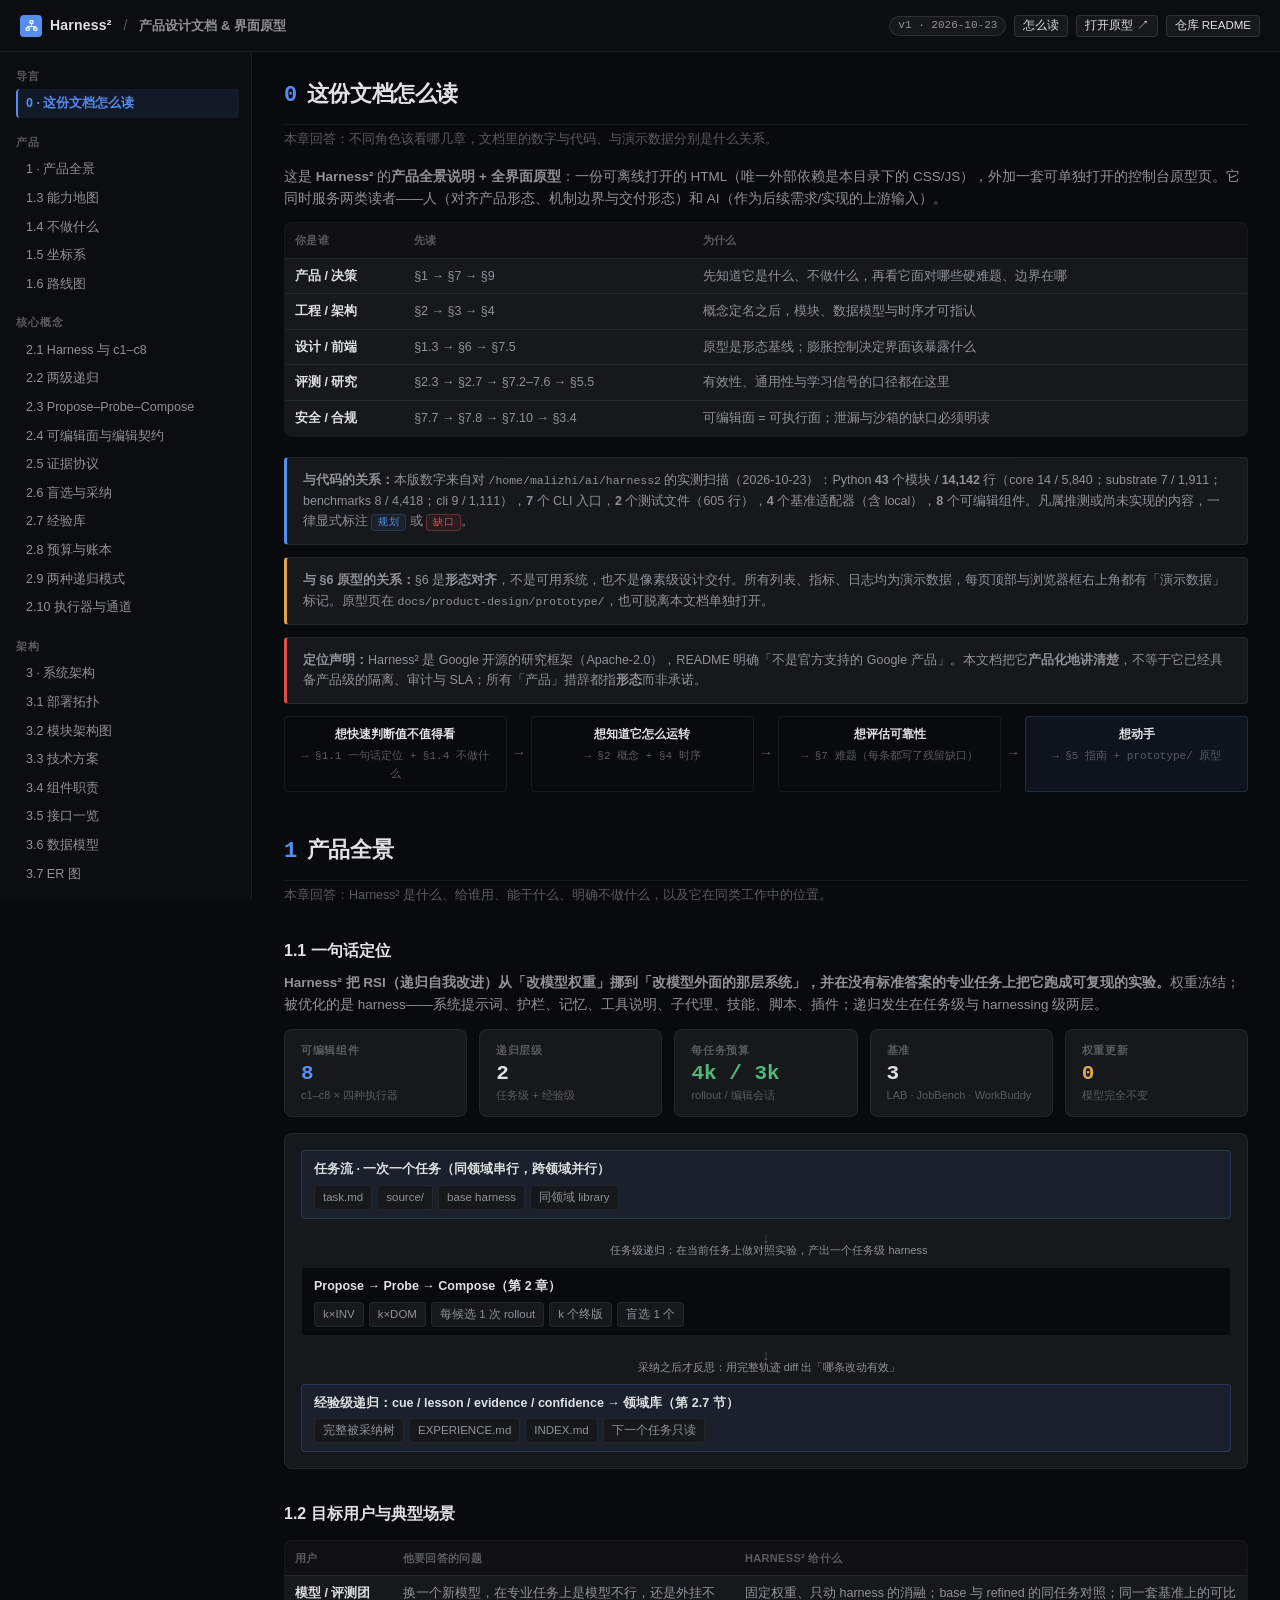
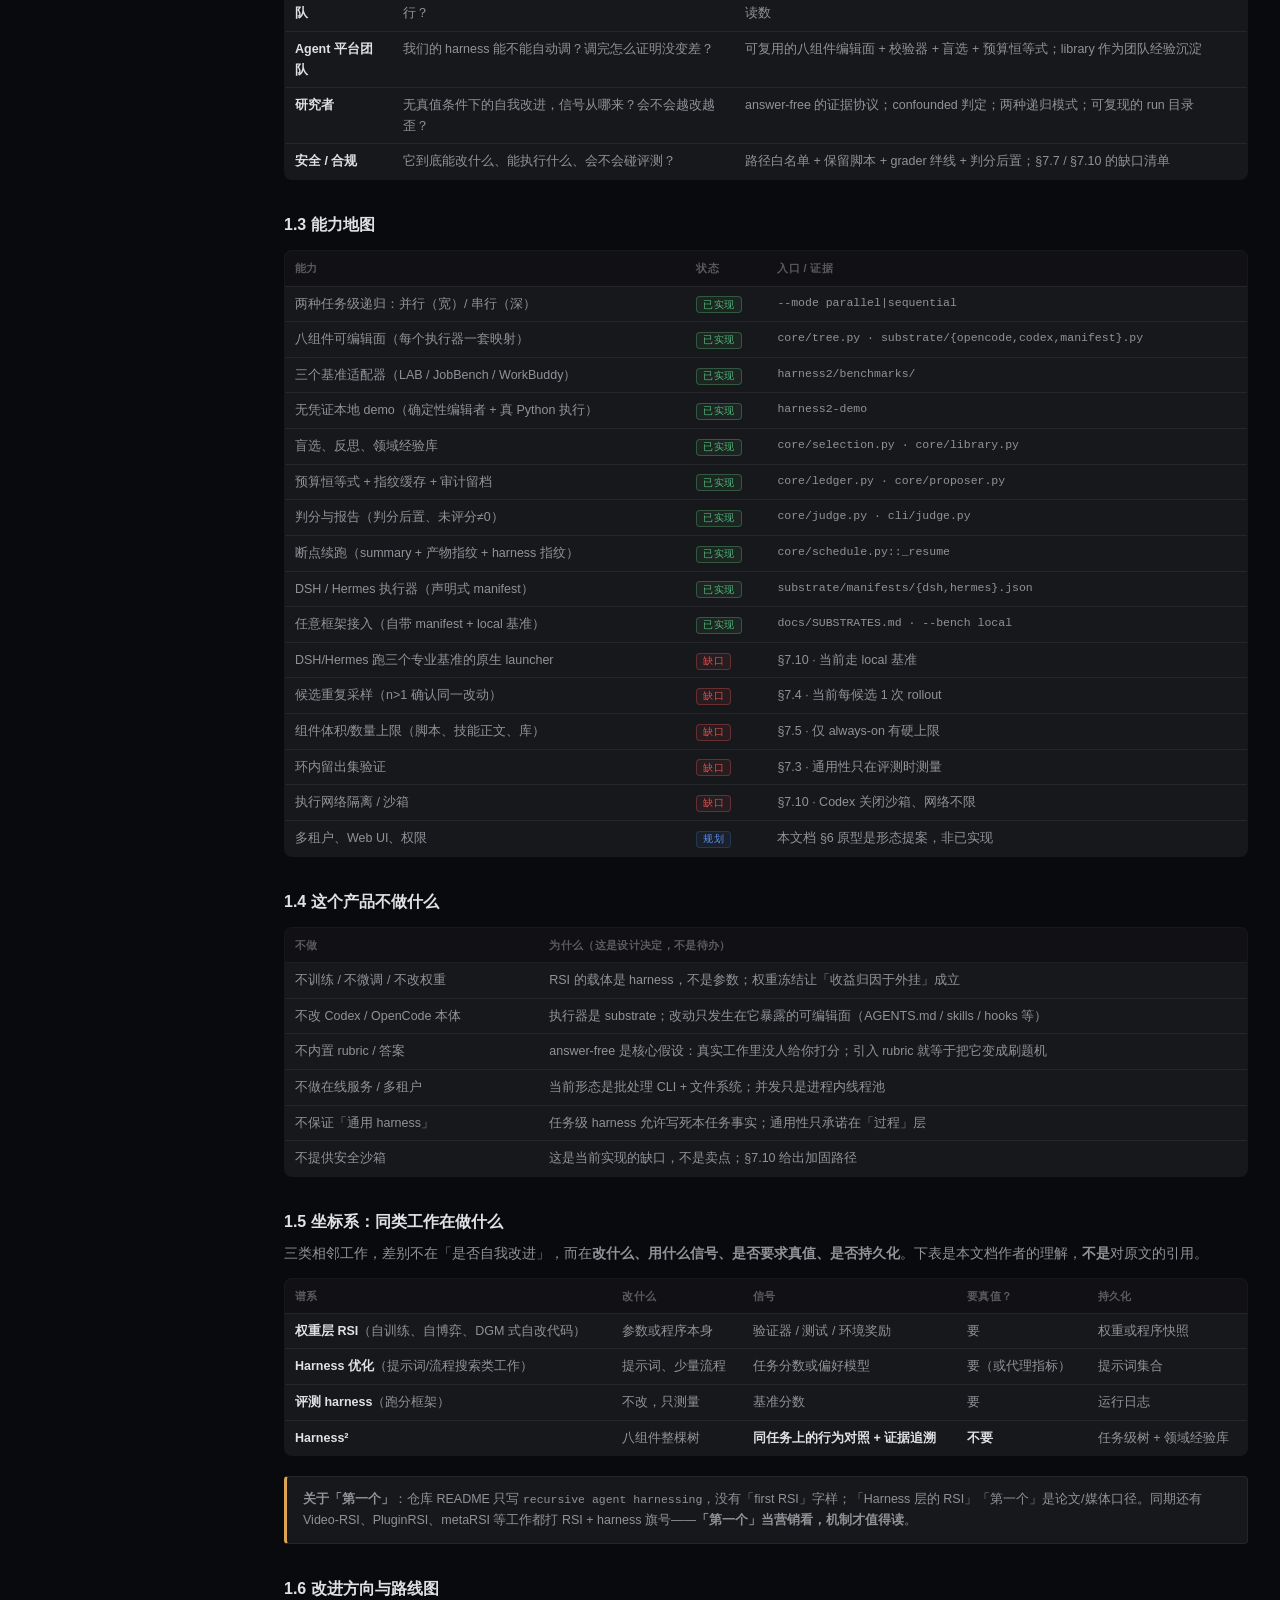
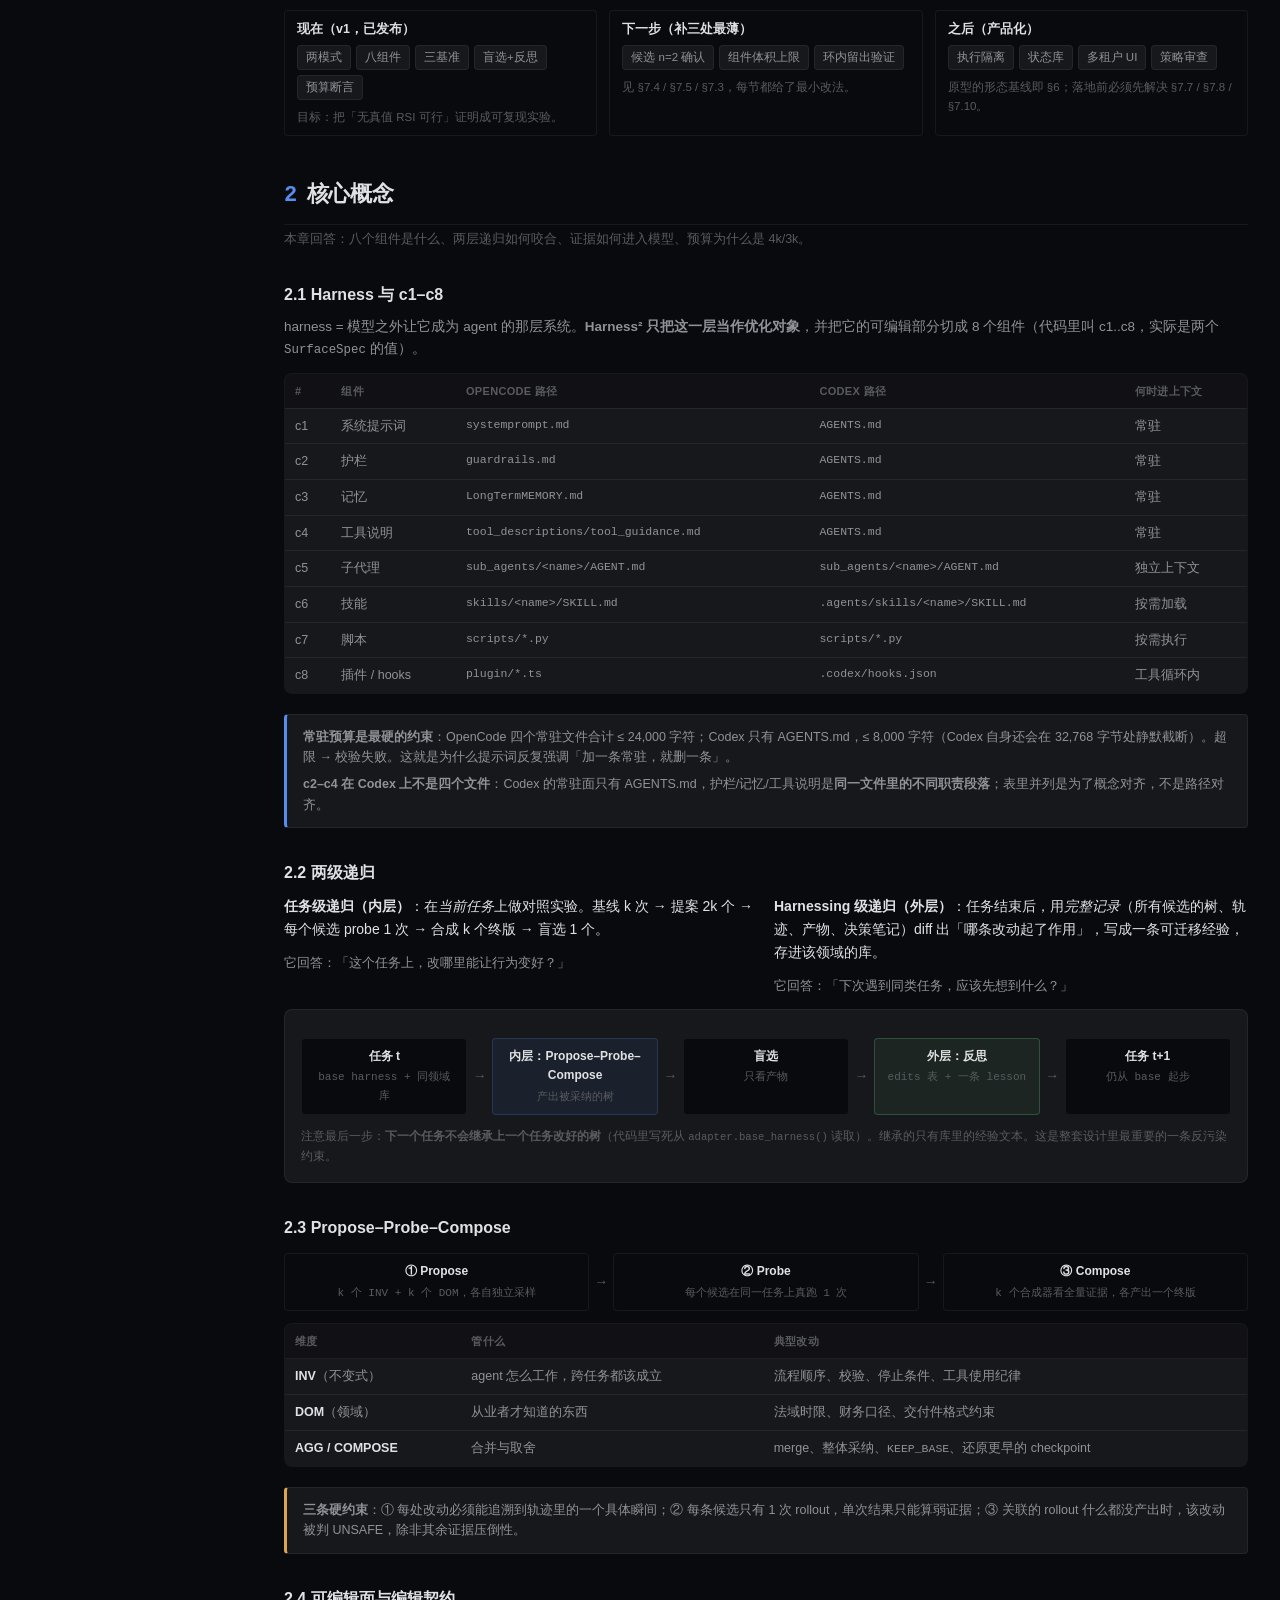
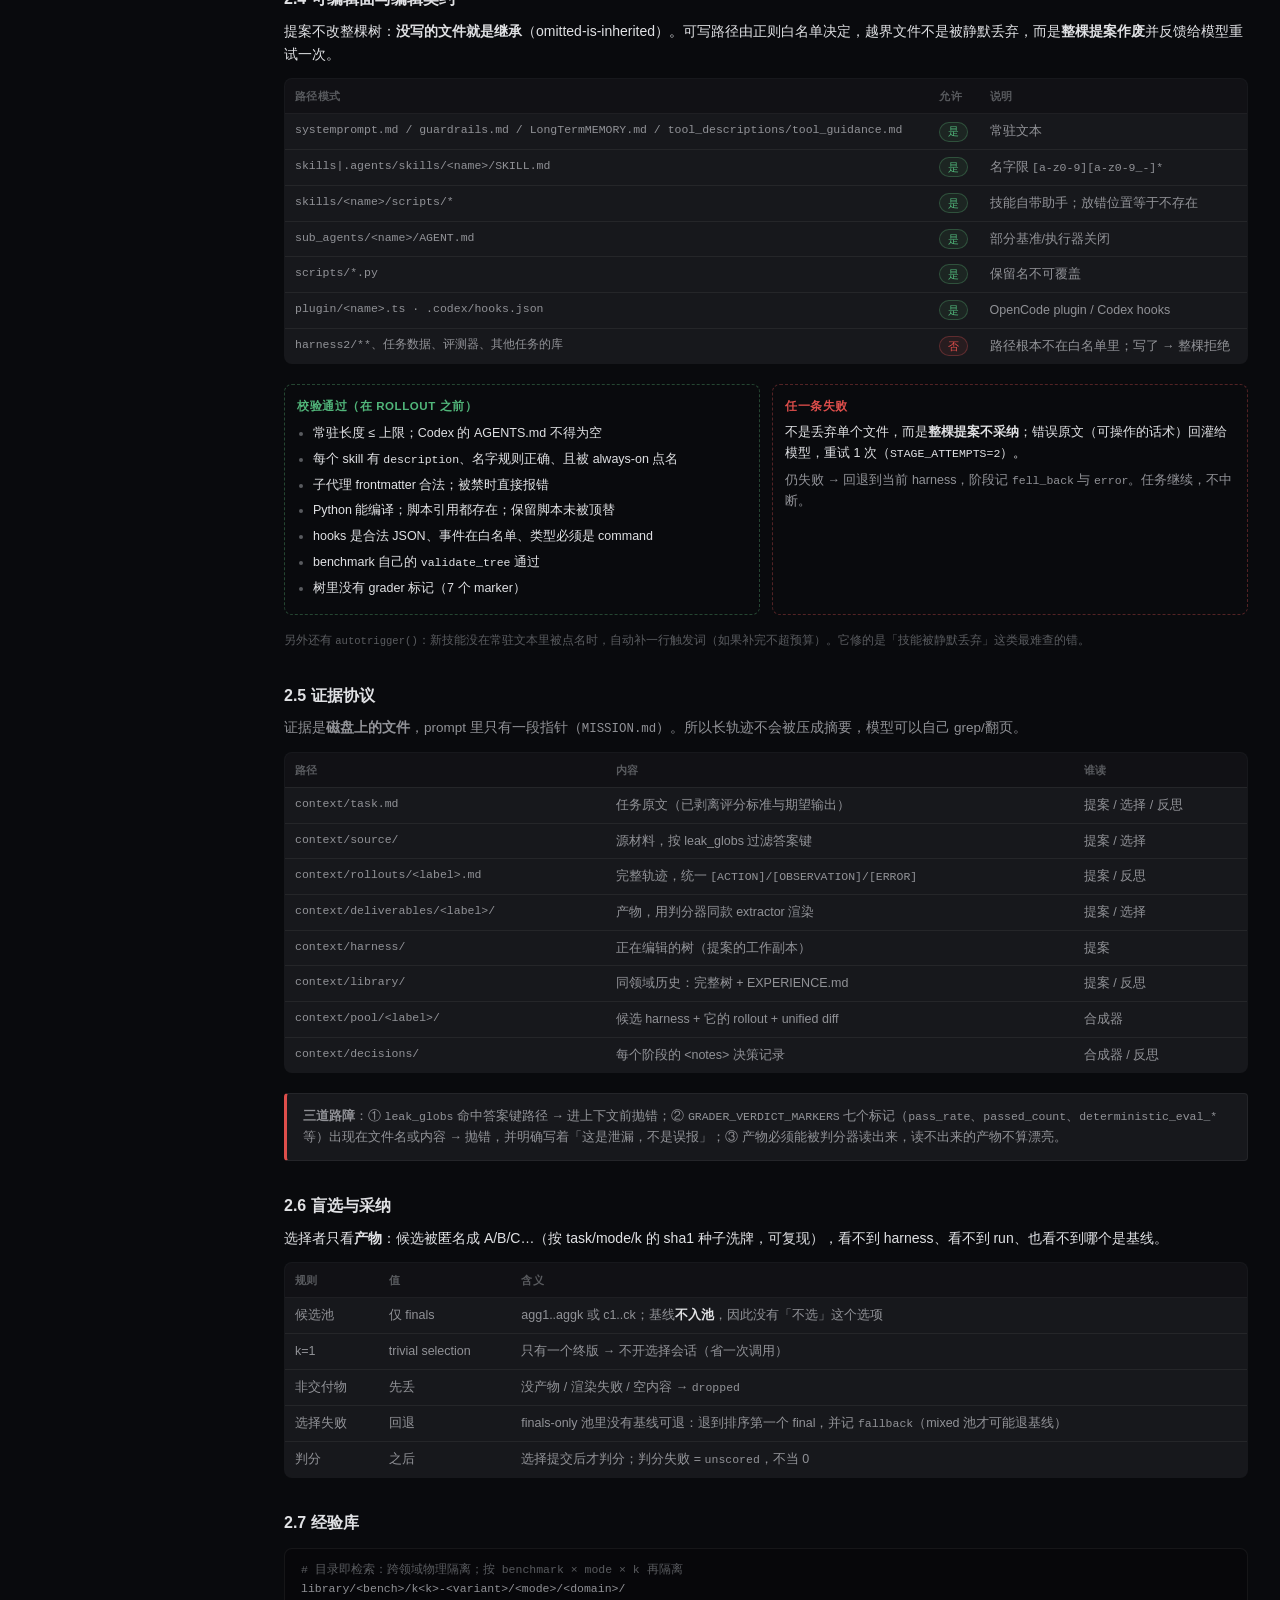
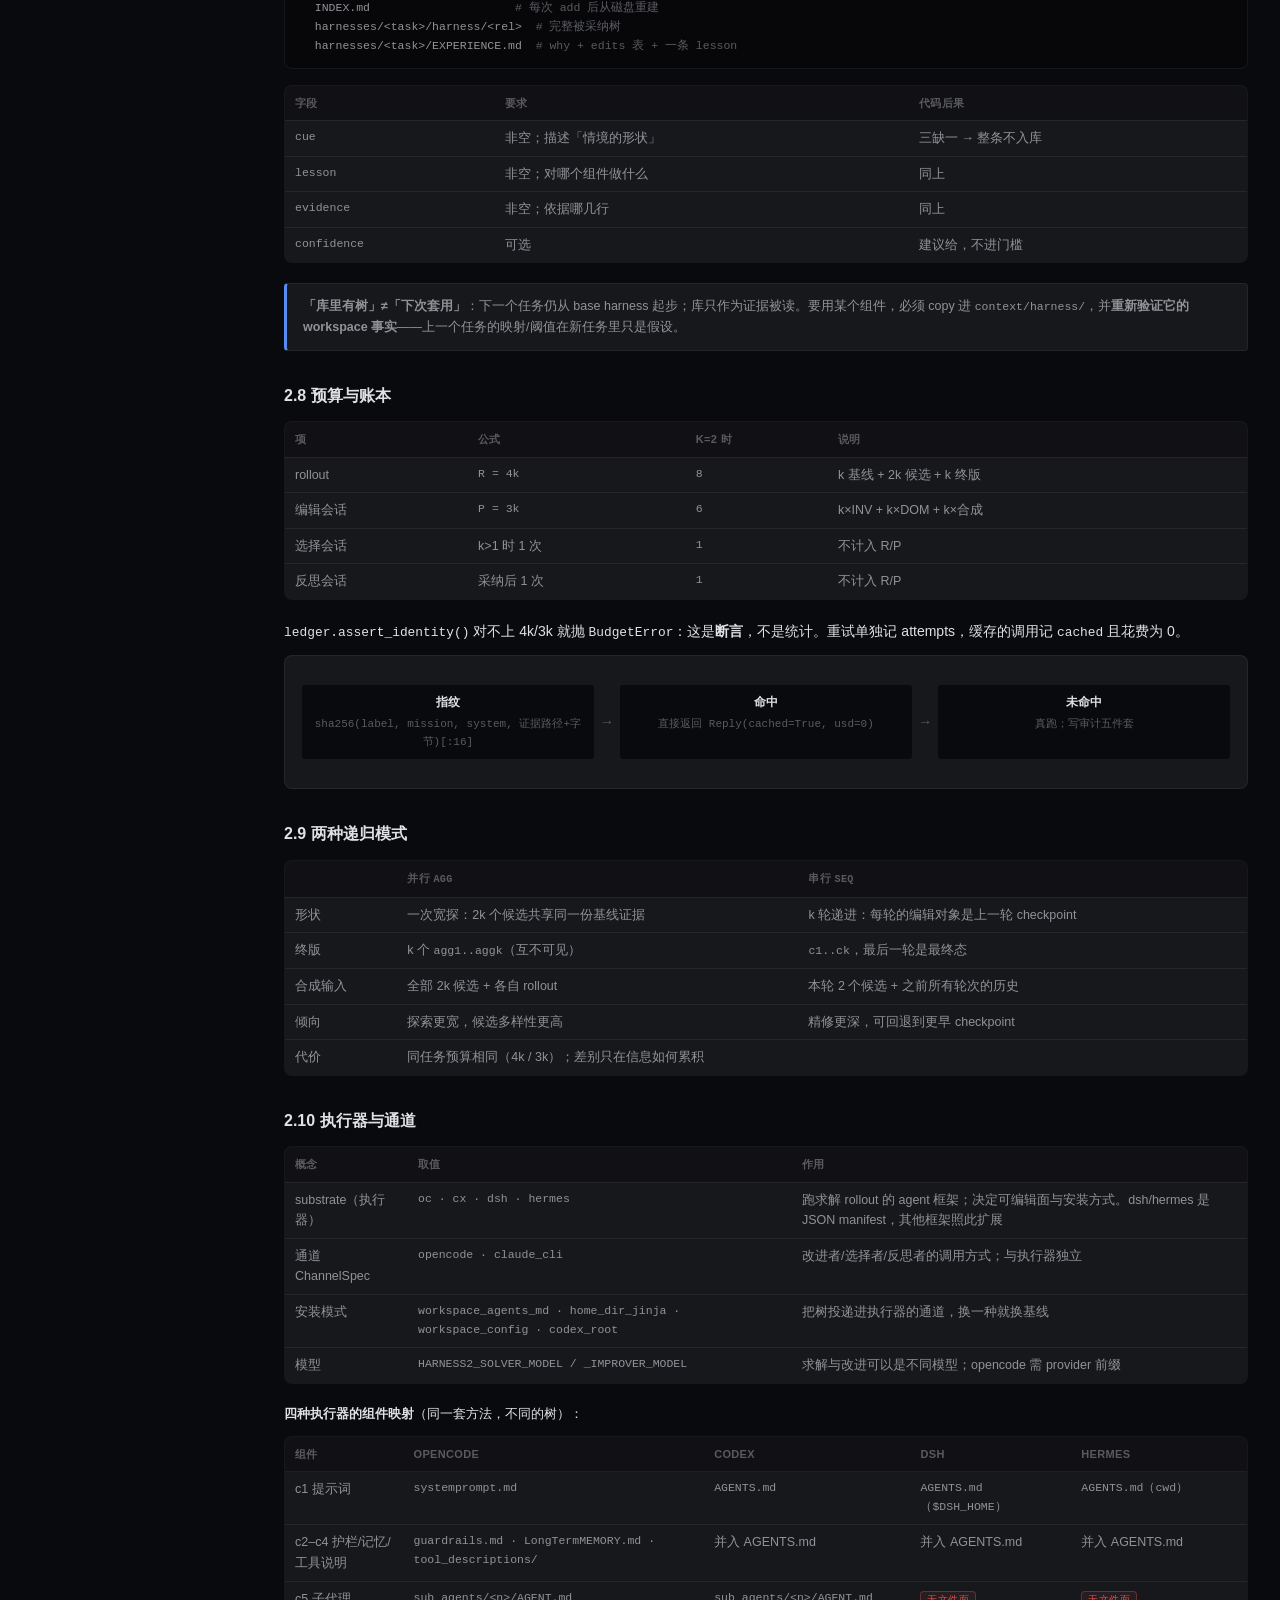
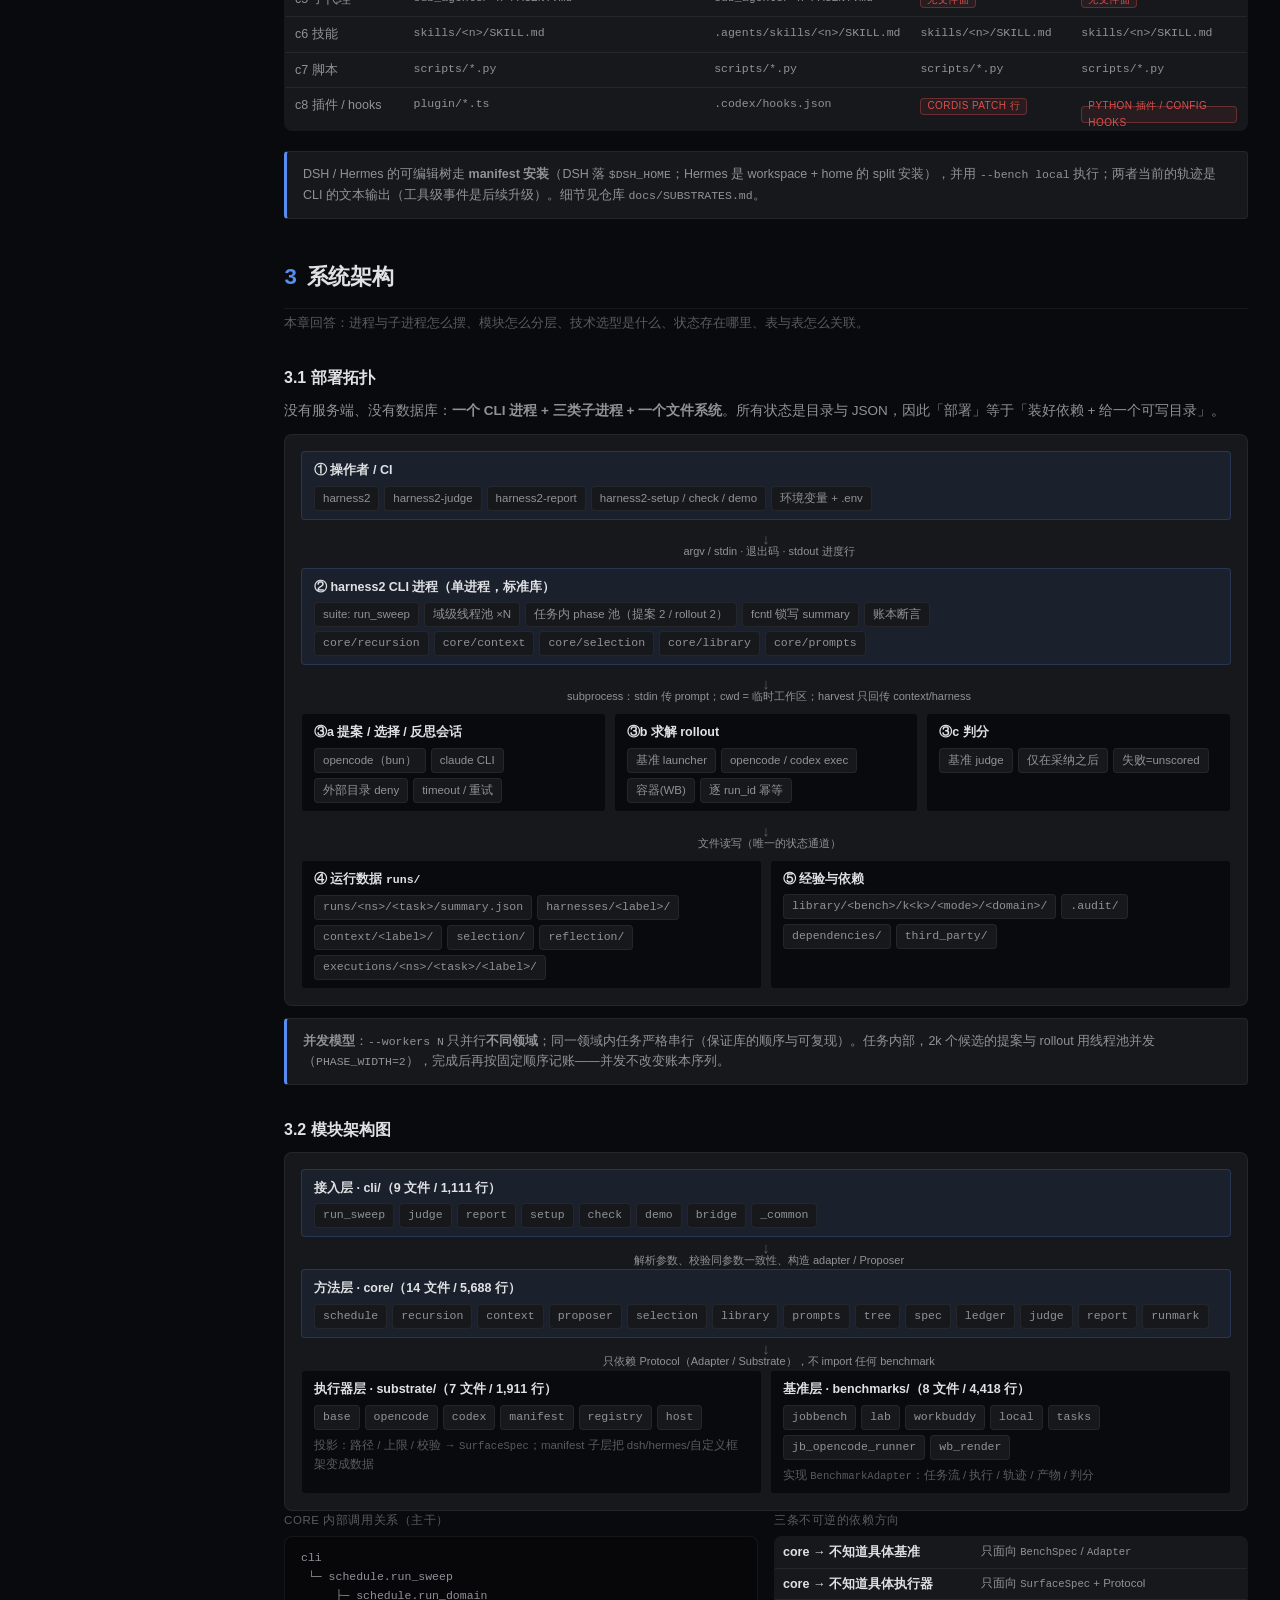
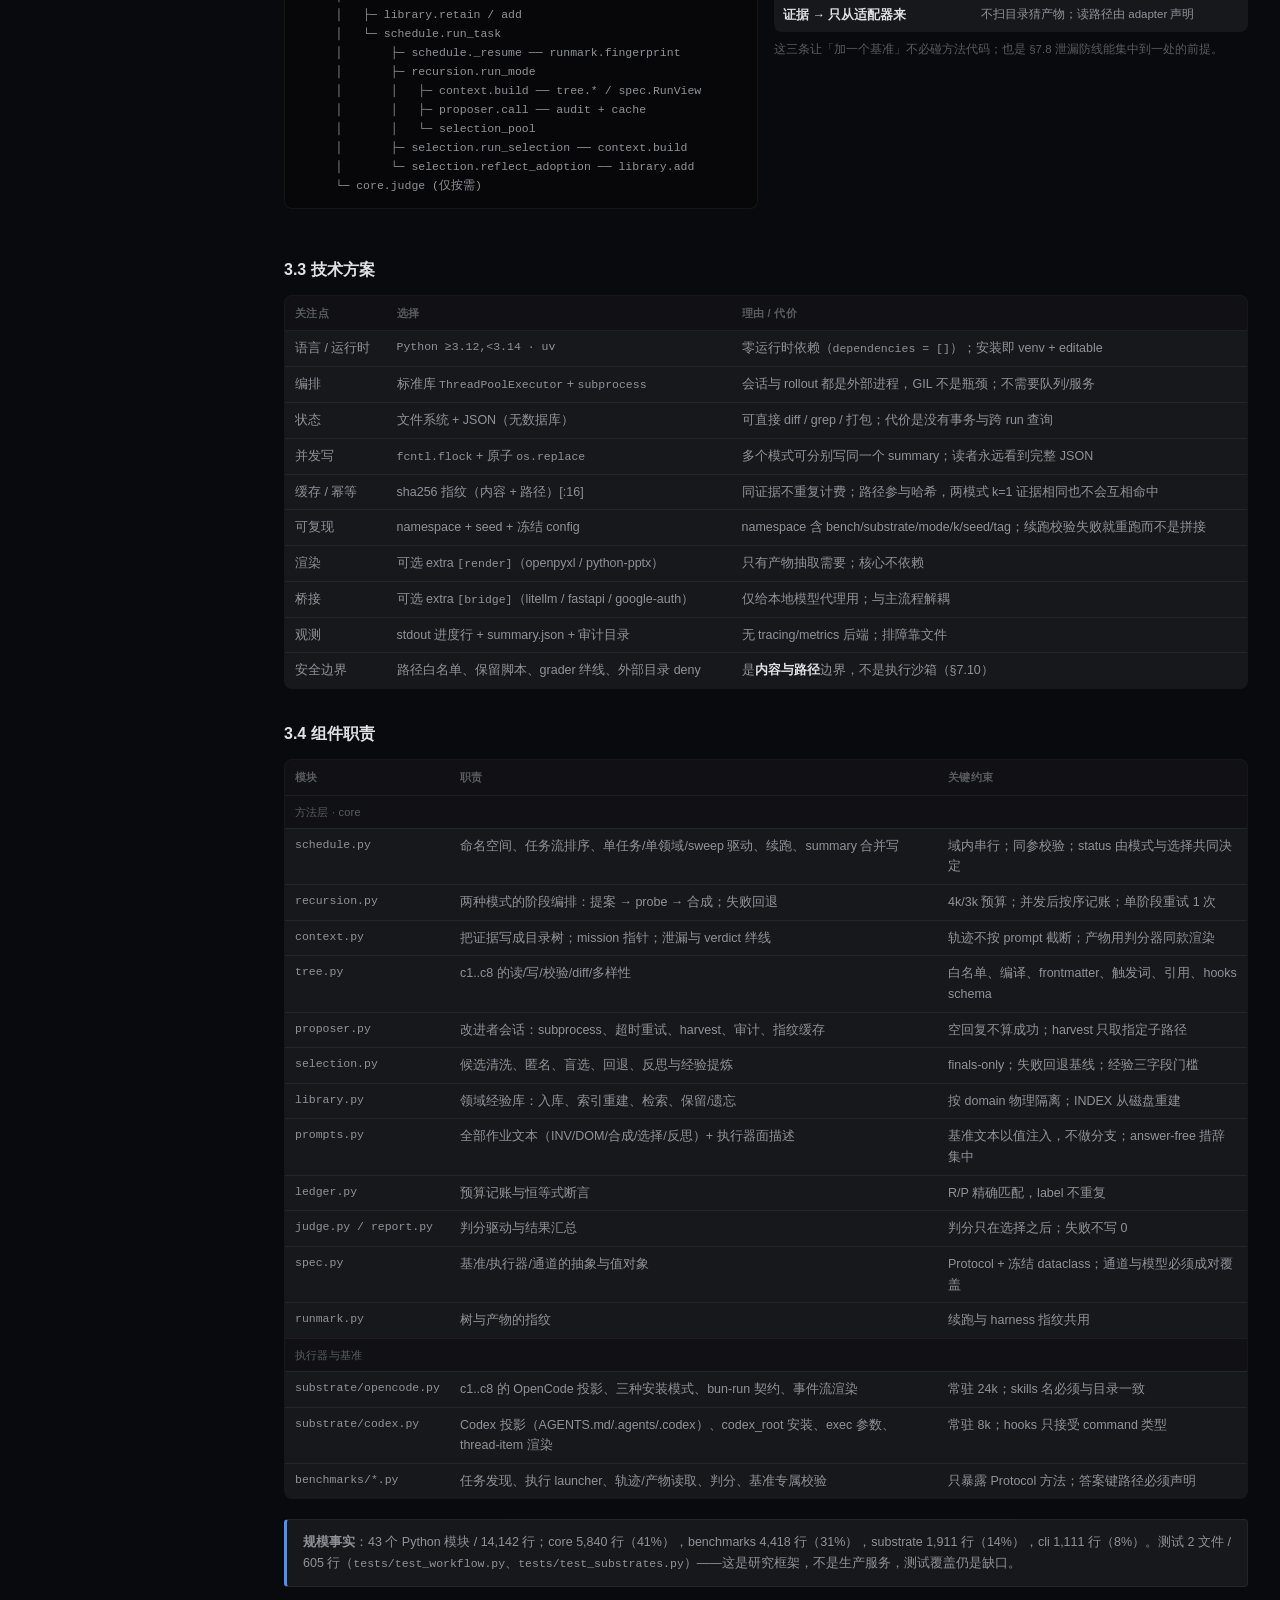
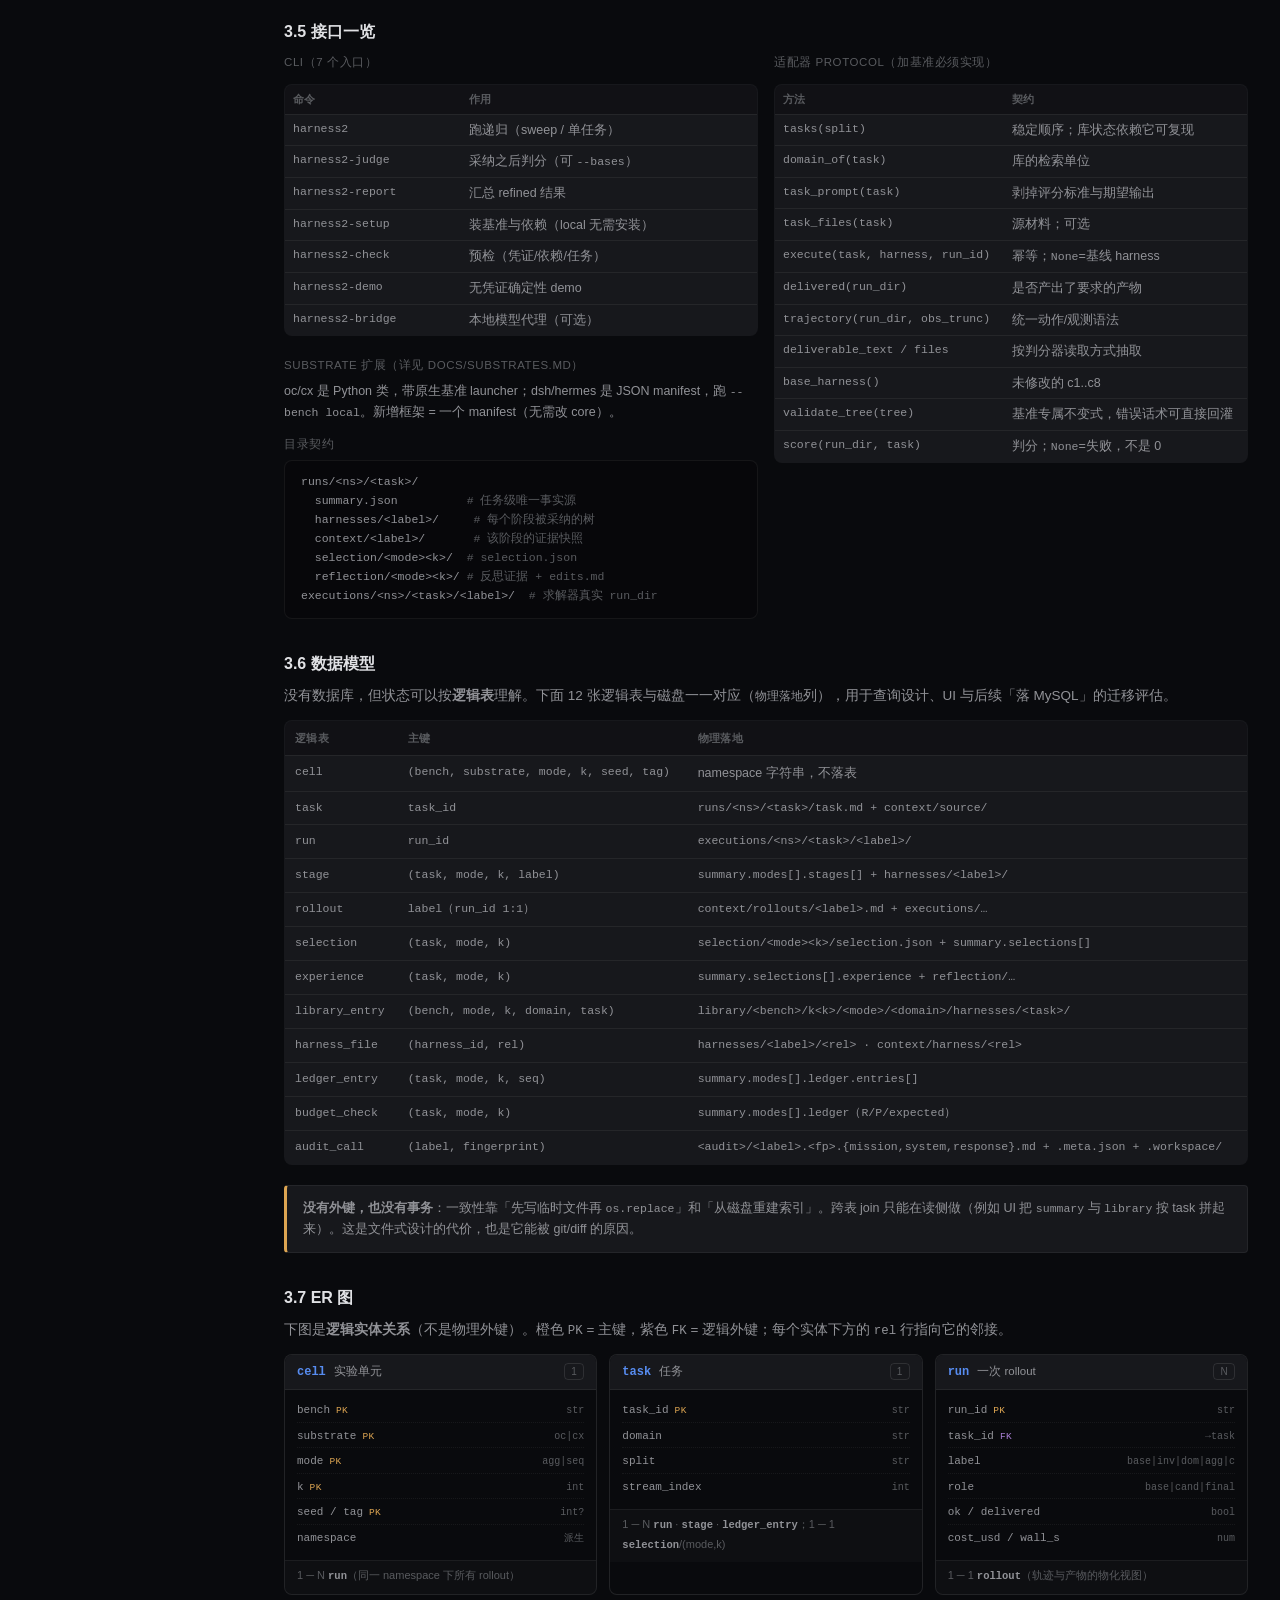
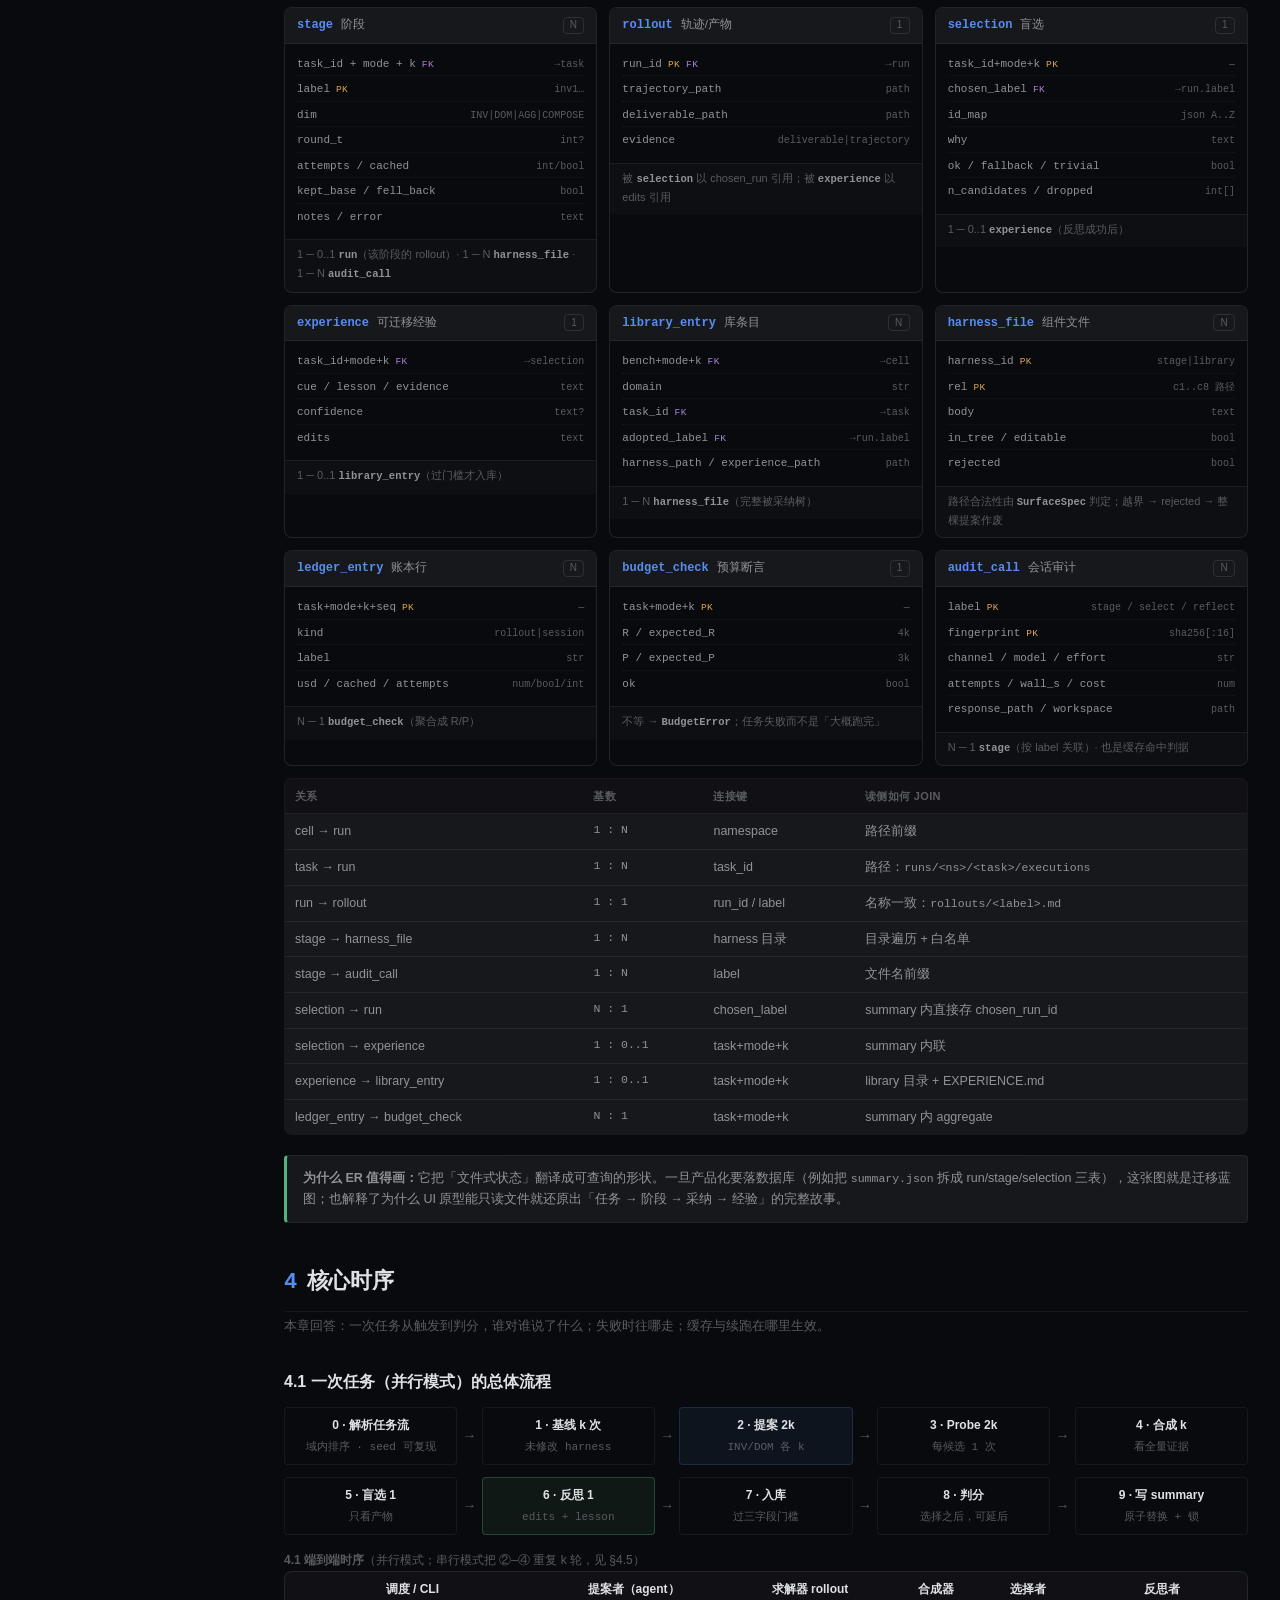
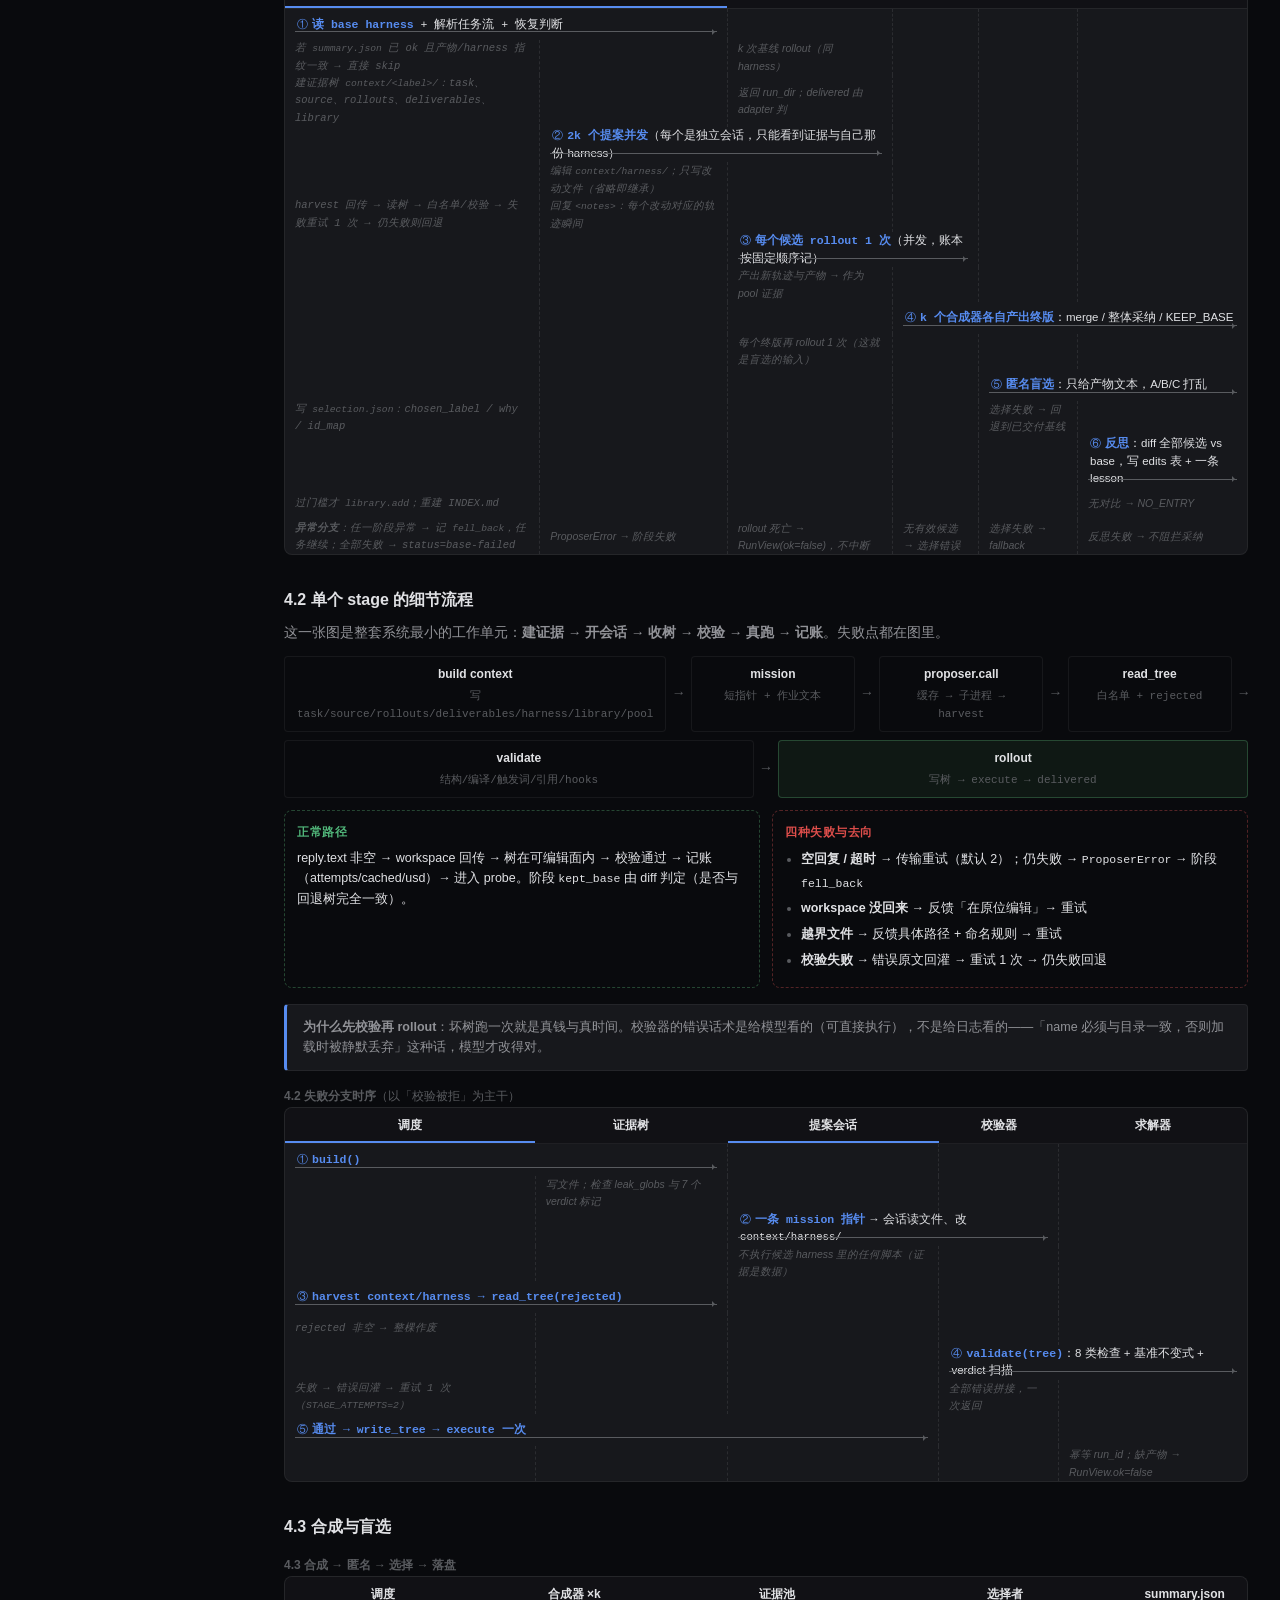
==== docs/product-design/PRODUCT-DESIGN.html @ fc7de5c2 "docs: 产品设计文档与界面原型 PRODUCT-DESIGN.html（架构/模块/流程/时序/ER/难题/原型）+ PROJECT-DOC.md + 7 个控制台原型页；演示数据取自 runs/" ====
<!DOCTYPE html>
<html lang="zh-CN">
<head>
<meta charset="UTF-8">
<meta name="viewport" content="width=device-width, initial-scale=1">
<title>Harness² · 产品设计文档与界面原型</title>
<meta name="description" content="Harness²（Recursive Agent Harnessing for an Open World）的产品设计文档：定位、概念、架构、模块图、数据模型 ER、核心时序、难点与方案、全界面原型（演示数据）。">
<link rel="stylesheet" href="prototype/assets/base.css">
<link rel="stylesheet" href="assets/doc.css">
<script src="prototype/assets/sprite.js" defer></script>
</head>
<body class="doc-body-page">

<header class="doc-top">
  <div class="doc-brand">
    <span class="mark"><svg class="icon" style="width:13px;height:13px"><use href="#i-net"/></svg></span>
    Harness²
  </div>
  <span class="sep">/</span>
  <h1>产品设计文档 &amp; 界面原型</h1>
  <div class="tools">
    <span class="chip mono">v1 · 2026-10-23</span>
    <a class="btn sm" href="#s0">怎么读</a>
    <a class="btn sm" href="prototype/workbench.html" target="_blank">打开原型 ↗</a>
    <a class="btn sm" href="../../README.md">仓库 README</a>
  </div>
</header>

<div class="doc-shell">
  <nav class="doc-nav" aria-label="文档目录">
    <p class="grp">导言</p>
    <a href="#s0">0 · 这份文档怎么读</a>
    <p class="grp">产品</p>
    <a href="#s1">1 · 产品全景</a>
    <a href="#s1-3">1.3 能力地图</a>
    <a href="#s1-4">1.4 不做什么</a>
    <a href="#s1-5">1.5 坐标系</a>
    <a href="#s1-6">1.6 路线图</a>
    <p class="grp">核心概念</p>
    <a href="#s2-1">2.1 Harness 与 c1–c8</a>
    <a href="#s2-2">2.2 两级递归</a>
    <a href="#s2-3">2.3 Propose–Probe–Compose</a>
    <a href="#s2-4">2.4 可编辑面与编辑契约</a>
    <a href="#s2-5">2.5 证据协议</a>
    <a href="#s2-6">2.6 盲选与采纳</a>
    <a href="#s2-7">2.7 经验库</a>
    <a href="#s2-8">2.8 预算与账本</a>
    <a href="#s2-9">2.9 两种递归模式</a>
    <a href="#s2-10">2.10 执行器与通道</a>
    <p class="grp">架构</p>
    <a href="#s3">3 · 系统架构</a>
    <a href="#s3-1">3.1 部署拓扑</a>
    <a href="#s3-2">3.2 模块架构图</a>
    <a href="#s3-3">3.3 技术方案</a>
    <a href="#s3-4">3.4 组件职责</a>
    <a href="#s3-5">3.5 接口一览</a>
    <a href="#s3-6">3.6 数据模型</a>
    <a href="#s3-7">3.7 ER 图</a>
    <p class="grp">时序与流程</p>
    <a href="#s4">4 · 核心时序</a>
    <a href="#s4-1">4.1 一次任务（agg）</a>
    <a href="#s4-2">4.2 单 stage 细节</a>
    <a href="#s4-3">4.3 合成与盲选</a>
    <a href="#s4-4">4.4 反思与入库</a>
    <a href="#s4-5">4.5 串行 k 轮</a>
    <a href="#s4-6">4.6 缓存、续跑与失败</a>
    <p class="grp">指南</p>
    <a href="#s5-1">5.1 安装与自检</a>
    <a href="#s5-2">5.2 跑一个基准</a>
    <a href="#s5-3">5.3 参数速查</a>
    <a href="#s5-4">5.4 结果与续跑</a>
    <a href="#s5-5">5.5 成本与复现纪律</a>
    <p class="grp">原型</p>
    <a href="#p0">6.0 全局交互纪律</a>
    <a href="#p1">6.1 总览</a>
    <a href="#p2">6.2 任务运行</a>
    <a href="#p3">6.3 流水线</a>
    <a href="#p4">6.4 证据浏览器</a>
    <a href="#p5">6.5 经验库</a>
    <a href="#p6">6.6 预算账本</a>
    <a href="#p7">6.7 结果报告</a>
    <p class="grp">难题</p>
    <a href="#s7">7 · 难题与解决方案</a>
    <a href="#s7-1">7.1 没有标准答案</a>
    <a href="#s7-2">7.2 单任务过拟合</a>
    <a href="#s7-3">7.3 通用性</a>
    <a href="#s7-4">7.4 有效性</a>
    <a href="#s7-5">7.5 修改膨胀</a>
    <a href="#s7-6">7.6 学习信号</a>
    <a href="#s7-7">7.7 越权与加代码</a>
    <a href="#s7-8">7.8 泄漏与自偏好</a>
    <a href="#s7-9">7.9 成本与复现</a>
    <a href="#s7-10">7.10 安全与沙箱</a>
    <p class="grp">附录</p>
    <a href="#s8">8 · 术语表</a>
    <a href="#s9">9 · 常见问题</a>
  </nav>

  <main class="doc-main">

  <!-- ══════════════════ 0 ══════════════════ -->
  <section class="doc-sec" id="s0">
    <h2 class="sec"><span class="num">0</span>这份文档怎么读</h2>
    <p class="q">本章回答：不同角色该看哪几章，文档里的数字与代码、与演示数据分别是什么关系。</p>

    <p class="lead">这是 <b>Harness²</b> 的<strong>产品全景说明 + 全界面原型</strong>：一份可离线打开的 HTML（唯一外部依赖是本目录下的 CSS/JS），外加一套可单独打开的控制台原型页。它同时服务两类读者——人（对齐产品形态、机制边界与交付形态）和 AI（作为后续需求/实现的上游输入）。</p>

    <table class="tbl">
      <thead><tr><th>你是谁</th><th>先读</th><th>为什么</th></tr></thead>
      <tbody>
        <tr><td><b>产品 / 决策</b></td><td>§1 → §7 → §9</td><td>先知道它是什么、不做什么，再看它面对哪些硬难题、边界在哪</td></tr>
        <tr><td><b>工程 / 架构</b></td><td>§2 → §3 → §4</td><td>概念定名之后，模块、数据模型与时序才可指认</td></tr>
        <tr><td><b>设计 / 前端</b></td><td>§1.3 → §6 → §7.5</td><td>原型是形态基线；膨胀控制决定界面该暴露什么</td></tr>
        <tr><td><b>评测 / 研究</b></td><td>§2.3 → §2.7 → §7.2–7.6 → §5.5</td><td>有效性、通用性与学习信号的口径都在这里</td></tr>
        <tr><td><b>安全 / 合规</b></td><td>§7.7 → §7.8 → §7.10 → §3.4</td><td>可编辑面 = 可执行面；泄漏与沙箱的缺口必须明读</td></tr>
      </tbody>
    </table>

    <div class="callout">
      <p><b>与代码的关系：</b>本版数字来自对 <span class="mono">/home/malizhi/ai/harness2</span> 的实测扫描（2026-10-23）：Python <b>43</b> 个模块 / <b>14,142</b> 行（core 14 / 5,840；substrate 7 / 1,911；benchmarks 8 / 4,418；cli 9 / 1,111），<b>7</b> 个 CLI 入口，<b>2</b> 个测试文件（605 行），<b>4</b> 个基准适配器（含 local），<b>8</b> 个可编辑组件。凡属推测或尚未实现的内容，一律显式标注 <span class="tag plan">规划</span> 或 <span class="tag gap">缺口</span>。</p>
    </div>
    <div class="callout warn">
      <p><b>与 §6 原型的关系：</b>§6 是<strong>形态对齐</strong>，不是可用系统，也不是像素级设计交付。所有列表、指标、日志均为演示数据，每页顶部与浏览器框右上角都有「演示数据」标记。原型页在 <span class="mono">docs/product-design/prototype/</span>，也可脱离本文档单独打开。</p>
    </div>
    <div class="callout bad">
      <p><b>定位声明：</b>Harness² 是 Google 开源的研究框架（Apache-2.0），README 明确「不是官方支持的 Google 产品」。本文档把它<strong>产品化地讲清楚</strong>，不等于它已经具备产品级的隔离、审计与 SLA；所有「产品」措辞都指<strong>形态</strong>而非承诺。</p>
    </div>

    <div class="chain">
      <div class="node"><b>想快速判断值不值得看</b><span class="tiny muted">→ §1.1 一句话定位 + §1.4 不做什么</span></div>
      <span class="arrow">→</span>
      <div class="node"><b>想知道它怎么运转</b><span class="tiny muted">→ §2 概念 + §4 时序</span></div>
      <span class="arrow">→</span>
      <div class="node"><b>想评估可靠性</b><span class="tiny muted">→ §7 难题（每条都写了残留缺口）</span></div>
      <span class="arrow">→</span>
      <div class="node hot"><b>想动手</b><span class="tiny muted">→ §5 指南 + prototype/ 原型</span></div>
    </div>
  </section>

  <!-- ══════════════════ 1 ══════════════════ -->
  <section class="doc-sec" id="s1">
    <h2 class="sec"><span class="num">1</span>产品全景</h2>
    <p class="q">本章回答：Harness² 是什么、给谁用、能干什么、明确不做什么，以及它在同类工作中的位置。</p>

    <h3 id="s1-1">1.1 一句话定位</h3>
    <p class="lead"><strong>Harness² 把 RSI（递归自我改进）从「改模型权重」挪到「改模型外面的那层系统」，并在没有标准答案的专业任务上把它跑成可复现的实验。</strong>权重冻结；被优化的是 harness——系统提示词、护栏、记忆、工具说明、子代理、技能、脚本、插件；递归发生在任务级与 harnessing 级两层。</p>

    <div class="kpis">
      <div class="kpi blue"><div class="k">可编辑组件</div><div class="v">8</div><div class="s">c1–c8 × 四种执行器</div></div>
      <div class="kpi"><div class="k">递归层级</div><div class="v">2</div><div class="s">任务级 + 经验级</div></div>
      <div class="kpi good"><div class="k">每任务预算</div><div class="v">4k / 3k</div><div class="s">rollout / 编辑会话</div></div>
      <div class="kpi"><div class="k">基准</div><div class="v">3</div><div class="s">LAB · JobBench · WorkBuddy</div></div>
      <div class="kpi warn"><div class="k">权重更新</div><div class="v">0</div><div class="s">模型完全不变</div></div>
    </div>

    <div class="diagram">
      <div class="grid" style="gap:var(--s2)">
        <div class="layer brand"><h5>任务流 · 一次一个任务（同领域串行，跨领域并行）</h5>
          <div class="row"><span class="pill">task.md</span><span class="pill">source/</span><span class="pill">base harness</span><span class="pill">同领域 library</span></div></div>
        <div class="arrow-v">↓ <small>任务级递归：在当前任务上做对照实验，产出一个任务级 harness</small></div>
        <div class="layer"><h5>Propose → Probe → Compose（第 2 章）</h5>
          <div class="row"><span class="pill">k×INV</span><span class="pill">k×DOM</span><span class="pill">每候选 1 次 rollout</span><span class="pill">k 个终版</span><span class="pill">盲选 1 个</span></div></div>
        <div class="arrow-v">↓ <small>采纳之后才反思：用完整轨迹 diff 出「哪条改动有效」</small></div>
        <div class="layer brand"><h5>经验级递归：cue / lesson / evidence / confidence → 领域库（第 2.7 节）</h5>
          <div class="row"><span class="pill">完整被采纳树</span><span class="pill">EXPERIENCE.md</span><span class="pill">INDEX.md</span><span class="pill">下一个任务只读</span></div></div>
      </div>
    </div>

    <h3 id="s1-2">1.2 目标用户与典型场景</h3>
    <table class="tbl">
      <thead><tr><th>用户</th><th>他要回答的问题</th><th>Harness² 给什么</th></tr></thead>
      <tbody>
        <tr><td><b>模型 / 评测团队</b></td><td>换一个新模型，在专业任务上是模型不行，还是外挂不行？</td><td>固定权重、只动 harness 的消融；base 与 refined 的同任务对照；同一套基准上的可比读数</td></tr>
        <tr><td><b>Agent 平台团队</b></td><td>我们的 harness 能不能自动调？调完怎么证明没变差？</td><td>可复用的八组件编辑面 + 校验器 + 盲选 + 预算恒等式；library 作为团队经验沉淀</td></tr>
        <tr><td><b>研究者</b></td><td>无真值条件下的自我改进，信号从哪来？会不会越改越歪？</td><td>answer-free 的证据协议；confounded 判定；两种递归模式；可复现的 run 目录</td></tr>
        <tr><td><b>安全 / 合规</b></td><td>它到底能改什么、能执行什么、会不会碰评测？</td><td>路径白名单 + 保留脚本 + grader 绊线 + 判分后置；§7.7 / §7.10 的缺口清单</td></tr>
      </tbody>
    </table>

    <h3 id="s1-3">1.3 能力地图</h3>
    <table class="tbl">
      <thead><tr><th>能力</th><th>状态</th><th>入口 / 证据</th></tr></thead>
      <tbody>
        <tr><td>两种任务级递归：并行（宽）/ 串行（深）</td><td><span class="tag shipped">已实现</span></td><td class="mono">--mode parallel|sequential</td></tr>
        <tr><td>八组件可编辑面（每个执行器一套映射）</td><td><span class="tag shipped">已实现</span></td><td class="mono">core/tree.py · substrate/{opencode,codex,manifest}.py</td></tr>
        <tr><td>三个基准适配器（LAB / JobBench / WorkBuddy）</td><td><span class="tag shipped">已实现</span></td><td class="mono">harness2/benchmarks/</td></tr>
        <tr><td>无凭证本地 demo（确定性编辑者 + 真 Python 执行）</td><td><span class="tag shipped">已实现</span></td><td class="mono">harness2-demo</td></tr>
        <tr><td>盲选、反思、领域经验库</td><td><span class="tag shipped">已实现</span></td><td class="mono">core/selection.py · core/library.py</td></tr>
        <tr><td>预算恒等式 + 指纹缓存 + 审计留档</td><td><span class="tag shipped">已实现</span></td><td class="mono">core/ledger.py · core/proposer.py</td></tr>
        <tr><td>判分与报告（判分后置、未评分≠0）</td><td><span class="tag shipped">已实现</span></td><td class="mono">core/judge.py · cli/judge.py</td></tr>
        <tr><td>断点续跑（summary + 产物指纹 + harness 指纹）</td><td><span class="tag shipped">已实现</span></td><td class="mono">core/schedule.py::_resume</td></tr>
        <tr><td>DSH / Hermes 执行器（声明式 manifest）</td><td><span class="tag shipped">已实现</span></td><td class="mono">substrate/manifests/{dsh,hermes}.json</td></tr>
        <tr><td>任意框架接入（自带 manifest + local 基准）</td><td><span class="tag shipped">已实现</span></td><td class="mono">docs/SUBSTRATES.md · --bench local</td></tr>
        <tr><td>DSH/Hermes 跑三个专业基准的原生 launcher</td><td><span class="tag gap">缺口</span></td><td>§7.10 · 当前走 local 基准</td></tr>
        <tr><td>候选重复采样（n&gt;1 确认同一改动）</td><td><span class="tag gap">缺口</span></td><td>§7.4 · 当前每候选 1 次 rollout</td></tr>
        <tr><td>组件体积/数量上限（脚本、技能正文、库）</td><td><span class="tag gap">缺口</span></td><td>§7.5 · 仅 always-on 有硬上限</td></tr>
        <tr><td>环内留出集验证</td><td><span class="tag gap">缺口</span></td><td>§7.3 · 通用性只在评测时测量</td></tr>
        <tr><td>执行网络隔离 / 沙箱</td><td><span class="tag gap">缺口</span></td><td>§7.10 · Codex 关闭沙箱、网络不限</td></tr>
        <tr><td>多租户、Web UI、权限</td><td><span class="tag plan">规划</span></td><td>本文档 §6 原型是形态提案，非已实现</td></tr>
      </tbody>
    </table>

    <h3 id="s1-4">1.4 这个产品不做什么</h3>
    <table class="tbl">
      <thead><tr><th>不做</th><th>为什么（这是设计决定，不是待办）</th></tr></thead>
      <tbody>
        <tr><td>不训练 / 不微调 / 不改权重</td><td>RSI 的载体是 harness，不是参数；权重冻结让「收益归因于外挂」成立</td></tr>
        <tr><td>不改 Codex / OpenCode 本体</td><td>执行器是 substrate；改动只发生在它暴露的可编辑面（AGENTS.md / skills / hooks 等）</td></tr>
        <tr><td>不内置 rubric / 答案</td><td>answer-free 是核心假设：真实工作里没人给你打分；引入 rubric 就等于把它变成刷题机</td></tr>
        <tr><td>不做在线服务 / 多租户</td><td>当前形态是批处理 CLI + 文件系统；并发只是进程内线程池</td></tr>
        <tr><td>不保证「通用 harness」</td><td>任务级 harness 允许写死本任务事实；通用性只承诺在「过程」层</td></tr>
        <tr><td>不提供安全沙箱</td><td>这是当前实现的缺口，不是卖点；§7.10 给出加固路径</td></tr>
      </tbody>
    </table>

    <h3 id="s1-5">1.5 坐标系：同类工作在做什么</h3>
    <p class="lead">三类相邻工作，差别不在「是否自我改进」，而在<strong>改什么、用什么信号、是否要求真值、是否持久化</strong>。下表是本文档作者的理解，<b>不是</b>对原文的引用。</p>
    <table class="tbl">
      <thead><tr><th>谱系</th><th>改什么</th><th>信号</th><th>要真值？</th><th>持久化</th></tr></thead>
      <tbody>
        <tr><td><b>权重层 RSI</b>（自训练、自博弈、DGM 式自改代码）</td><td>参数或程序本身</td><td>验证器 / 测试 / 环境奖励</td><td>要</td><td>权重或程序快照</td></tr>
        <tr><td><b>Harness 优化</b>（提示词/流程搜索类工作）</td><td>提示词、少量流程</td><td>任务分数或偏好模型</td><td>要（或代理指标）</td><td>提示词集合</td></tr>
        <tr><td><b>评测 harness</b>（跑分框架）</td><td>不改，只测量</td><td>基准分数</td><td>要</td><td>运行日志</td></tr>
        <tr><td><b>Harness²</b></td><td>八组件整棵树</td><td><b>同任务上的行为对照 + 证据追溯</b></td><td><b>不要</b></td><td>任务级树 + 领域经验库</td></tr>
      </tbody>
    </table>
    <div class="callout warn">
      <p><b>关于「第一个」</b>：仓库 README 只写 <span class="mono">recursive agent harnessing</span>，没有「first RSI」字样；「Harness 层的 RSI」「第一个」是论文/媒体口径。同期还有 Video-RSI、PluginRSI、metaRSI 等工作都打 RSI + harness 旗号——<b>「第一个」当营销看，机制才值得读</b>。</p>
    </div>

    <h3 id="s1-6">1.6 改进方向与路线图</h3>
    <div class="grid g3">
      <div class="layer"><h5>现在（v1，已发布）</h5>
        <div class="row"><span class="pill">两模式</span><span class="pill">八组件</span><span class="pill">三基准</span><span class="pill">盲选+反思</span><span class="pill">预算断言</span></div>
        <p class="tiny dim" style="margin:8px 0 0">目标：把「无真值 RSI 可行」证明成可复现实验。</p></div>
      <div class="layer"><h5>下一步（补三处最薄）</h5>
        <div class="row"><span class="pill">候选 n=2 确认</span><span class="pill">组件体积上限</span><span class="pill">环内留出验证</span></div>
        <p class="tiny dim" style="margin:8px 0 0">见 §7.4 / §7.5 / §7.3，每节都给了最小改法。</p></div>
      <div class="layer"><h5>之后（产品化）</h5>
        <div class="row"><span class="pill">执行隔离</span><span class="pill">状态库</span><span class="pill">多租户 UI</span><span class="pill">策略审查</span></div>
        <p class="tiny dim" style="margin:8px 0 0">原型的形态基线即 §6；落地前必须先解决 §7.7 / §7.8 / §7.10。</p></div>
    </div>
  </section>

  <!-- ══════════════════ 2 ══════════════════ -->
  <section class="doc-sec" id="s2">
    <h2 class="sec"><span class="num">2</span>核心概念</h2>
    <p class="q">本章回答：八个组件是什么、两层递归如何咬合、证据如何进入模型、预算为什么是 4k/3k。</p>

    <h3 id="s2-1">2.1 Harness 与 c1–c8</h3>
    <p class="lead">harness = 模型之外让它成为 agent 的那层系统。<b>Harness² 只把这一层当作优化对象</b>，并把它的可编辑部分切成 8 个组件（代码里叫 c1..c8，实际是两个 <span class="mono">SurfaceSpec</span> 的值）。</p>
    <table class="tbl">
      <thead><tr><th>#</th><th>组件</th><th>OpenCode 路径</th><th>Codex 路径</th><th>何时进上下文</th></tr></thead>
      <tbody>
        <tr><td>c1</td><td>系统提示词</td><td class="mono">systemprompt.md</td><td class="mono">AGENTS.md</td><td>常驻</td></tr>
        <tr><td>c2</td><td>护栏</td><td class="mono">guardrails.md</td><td class="mono">AGENTS.md</td><td>常驻</td></tr>
        <tr><td>c3</td><td>记忆</td><td class="mono">LongTermMEMORY.md</td><td class="mono">AGENTS.md</td><td>常驻</td></tr>
        <tr><td>c4</td><td>工具说明</td><td class="mono">tool_descriptions/tool_guidance.md</td><td class="mono">AGENTS.md</td><td>常驻</td></tr>
        <tr><td>c5</td><td>子代理</td><td class="mono">sub_agents/&lt;name&gt;/AGENT.md</td><td class="mono">sub_agents/&lt;name&gt;/AGENT.md</td><td>独立上下文</td></tr>
        <tr><td>c6</td><td>技能</td><td class="mono">skills/&lt;name&gt;/SKILL.md</td><td class="mono">.agents/skills/&lt;name&gt;/SKILL.md</td><td>按需加载</td></tr>
        <tr><td>c7</td><td>脚本</td><td class="mono">scripts/*.py</td><td class="mono">scripts/*.py</td><td>按需执行</td></tr>
        <tr><td>c8</td><td>插件 / hooks</td><td class="mono">plugin/*.ts</td><td class="mono">.codex/hooks.json</td><td>工具循环内</td></tr>
      </tbody>
    </table>
    <div class="callout">
      <p><b>常驻预算是最硬的约束</b>：OpenCode 四个常驻文件合计 ≤ 24,000 字符；Codex 只有 AGENTS.md，≤ 8,000 字符（Codex 自身还会在 32,768 字节处静默截断）。超限 → 校验失败。这就是为什么提示词反复强调「加一条常驻，就删一条」。</p>
      <p style="margin-top:6px"><b>c2–c4 在 Codex 上不是四个文件</b>：Codex 的常驻面只有 AGENTS.md，护栏/记忆/工具说明是<b>同一文件里的不同职责段落</b>；表里并列是为了概念对齐，不是路径对齐。</p>
    </div>

    <h3 id="s2-2">2.2 两级递归</h3>
    <div class="two-col">
      <div>
        <p><b>任务级递归（内层）</b>：在<em>当前任务</em>上做对照实验。基线 k 次 → 提案 2k 个 → 每个候选 probe 1 次 → 合成 k 个终版 → 盲选 1 个。</p>
        <p class="small" style="color:var(--text-secondary)">它回答：「这个任务上，改哪里能让行为变好？」</p>
      </div>
      <div>
        <p><b>Harnessing 级递归（外层）</b>：任务结束后，用<em>完整记录</em>（所有候选的树、轨迹、产物、决策笔记）diff 出「哪条改动起了作用」，写成一条可迁移经验，存进该领域的库。</p>
        <p class="small" style="color:var(--text-secondary)">它回答：「下次遇到同类任务，应该先想到什么？」</p>
      </div>
    </div>
    <div class="diagram">
      <div class="chain">
        <div class="node"><b>任务 t</b><span class="tiny muted">base harness + 同领域库</span></div>
        <span class="arrow">→</span>
        <div class="node hot"><b>内层：Propose–Probe–Compose</b><span class="tiny muted">产出被采纳的树</span></div>
        <span class="arrow">→</span>
        <div class="node"><b>盲选</b><span class="tiny muted">只看产物</span></div>
        <span class="arrow">→</span>
        <div class="node good"><b>外层：反思</b><span class="tiny muted">edits 表 + 一条 lesson</span></div>
        <span class="arrow">→</span>
        <div class="node"><b>任务 t+1</b><span class="tiny muted">仍从 base 起步</span></div>
      </div>
      <p class="tiny dim" style="margin:0">注意最后一步：<b>下一个任务不会继承上一个任务改好的树</b>（代码里写死从 <span class="mono">adapter.base_harness()</span> 读取）。继承的只有库里的经验文本。这是整套设计里最重要的一条反污染约束。</p>
    </div>

    <h3 id="s2-3">2.3 Propose–Probe–Compose</h3>
    <div class="chain">
      <div class="node"><b>① Propose</b><span class="tiny muted">k 个 INV + k 个 DOM，各自独立采样</span></div>
      <span class="arrow">→</span>
      <div class="node"><b>② Probe</b><span class="tiny muted">每个候选在同一任务上真跑 1 次</span></div>
      <span class="arrow">→</span>
      <div class="node"><b>③ Compose</b><span class="tiny muted">k 个合成器看全量证据，各产出一个终版</span></div>
    </div>
    <table class="tbl">
      <thead><tr><th>维度</th><th>管什么</th><th>典型改动</th></tr></thead>
      <tbody>
        <tr><td><b>INV</b>（不变式）</td><td>agent 怎么工作，跨任务都该成立</td><td>流程顺序、校验、停止条件、工具使用纪律</td></tr>
        <tr><td><b>DOM</b>（领域）</td><td>从业者才知道的东西</td><td>法域时限、财务口径、交付件格式约束</td></tr>
        <tr><td><b>AGG / COMPOSE</b></td><td>合并与取舍</td><td>merge、整体采纳、<span class="mono">KEEP_BASE</span>、还原更早的 checkpoint</td></tr>
      </tbody>
    </table>
    <div class="callout warn">
      <p><b>三条硬约束</b>：① 每处改动必须能追溯到轨迹里的一个具体瞬间；② 每条候选只有 1 次 rollout，单次结果只能算弱证据；③ 关联的 rollout 什么都没产出时，该改动被判 UNSAFE，除非其余证据压倒性。</p>
    </div>

    <h3 id="s2-4">2.4 可编辑面与编辑契约</h3>
    <p>提案不改整棵树：<b>没写的文件就是继承</b>（omitted-is-inherited）。可写路径由正则白名单决定，越界文件不是被静默丢弃，而是<strong>整棵提案作废</strong>并反馈给模型重试一次。</p>
    <table class="tbl">
      <thead><tr><th>路径模式</th><th>允许</th><th>说明</th></tr></thead>
      <tbody>
        <tr><td class="mono">systemprompt.md / guardrails.md / LongTermMEMORY.md / tool_descriptions/tool_guidance.md</td><td><span class="chip ok">是</span></td><td>常驻文本</td></tr>
        <tr><td class="mono">skills|.agents/skills/&lt;name&gt;/SKILL.md</td><td><span class="chip ok">是</span></td><td>名字限 <span class="mono">[a-z0-9][a-z0-9_-]*</span></td></tr>
        <tr><td class="mono">skills/&lt;name&gt;/scripts/*</td><td><span class="chip ok">是</span></td><td>技能自带助手；放错位置等于不存在</td></tr>
        <tr><td class="mono">sub_agents/&lt;name&gt;/AGENT.md</td><td><span class="chip ok">是</span></td><td>部分基准/执行器关闭</td></tr>
        <tr><td class="mono">scripts/*.py</td><td><span class="chip ok">是</span></td><td>保留名不可覆盖</td></tr>
        <tr><td class="mono">plugin/&lt;name&gt;.ts · .codex/hooks.json</td><td><span class="chip ok">是</span></td><td>OpenCode plugin / Codex hooks</td></tr>
        <tr><td class="mono">harness2/**、任务数据、评测器、其他任务的库</td><td><span class="chip bad">否</span></td><td>路径根本不在白名单里；写了 → 整棵拒绝</td></tr>
      </tbody>
    </table>
    <div class="branch">
      <div class="side ok"><h6>校验通过（在 rollout 之前）</h6>
        <ul class="small" style="margin:0;padding-left:16px;line-height:1.9">
          <li>常驻长度 ≤ 上限；Codex 的 AGENTS.md 不得为空</li>
          <li>每个 skill 有 <span class="mono">description</span>、名字规则正确、且被 always-on 点名</li>
          <li>子代理 frontmatter 合法；被禁时直接报错</li>
          <li>Python 能编译；脚本引用都存在；保留脚本未被顶替</li>
          <li>hooks 是合法 JSON、事件在白名单、类型必须是 command</li>
          <li>benchmark 自己的 <span class="mono">validate_tree</span> 通过</li>
          <li>树里没有 grader 标记（7 个 marker）</li>
        </ul>
      </div>
      <div class="side err"><h6>任一条失败</h6>
        <p class="small" style="margin:0 0 6px">不是丢弃单个文件，而是<strong>整棵提案不采纳</strong>；错误原文（可操作的话术）回灌给模型，重试 1 次（<span class="mono">STAGE_ATTEMPTS=2</span>）。</p>
        <p class="small muted" style="margin:0">仍失败 → 回退到当前 harness，阶段记 <span class="mono">fell_back</span> 与 <span class="mono">error</span>。任务继续，不中断。</p>
      </div>
    </div>
    <p class="tiny dim">另外还有 <span class="mono">autotrigger()</span>：新技能没在常驻文本里被点名时，自动补一行触发词（如果补完不超预算）。它修的是「技能被静默丢弃」这类最难查的错。</p>

    <h3 id="s2-5">2.5 证据协议</h3>
    <p class="lead">证据是<strong>磁盘上的文件</strong>，prompt 里只有一段指针（<span class="mono">MISSION.md</span>）。所以长轨迹不会被压成摘要，模型可以自己 grep/翻页。</p>
    <table class="tbl">
      <thead><tr><th>路径</th><th>内容</th><th>谁读</th></tr></thead>
      <tbody>
        <tr><td class="mono">context/task.md</td><td>任务原文（已剥离评分标准与期望输出）</td><td>提案 / 选择 / 反思</td></tr>
        <tr><td class="mono">context/source/</td><td>源材料，按 leak_globs 过滤答案键</td><td>提案 / 选择</td></tr>
        <tr><td class="mono">context/rollouts/&lt;label&gt;.md</td><td>完整轨迹，统一 <span class="mono">[ACTION]/[OBSERVATION]/[ERROR]</span></td><td>提案 / 反思</td></tr>
        <tr><td class="mono">context/deliverables/&lt;label&gt;/</td><td>产物，用判分器同款 extractor 渲染</td><td>提案 / 选择</td></tr>
        <tr><td class="mono">context/harness/</td><td>正在编辑的树（提案的工作副本）</td><td>提案</td></tr>
        <tr><td class="mono">context/library/</td><td>同领域历史：完整树 + EXPERIENCE.md</td><td>提案 / 反思</td></tr>
        <tr><td class="mono">context/pool/&lt;label&gt;/</td><td>候选 harness + 它的 rollout + unified diff</td><td>合成器</td></tr>
        <tr><td class="mono">context/decisions/</td><td>每个阶段的 &lt;notes&gt; 决策记录</td><td>合成器 / 反思</td></tr>
      </tbody>
    </table>
    <div class="callout bad">
      <p><b>三道路障</b>：① <span class="mono">leak_globs</span> 命中答案键路径 → 进上下文前抛错；② <span class="mono">GRADER_VERDICT_MARKERS</span> 七个标记（<span class="mono">pass_rate</span>、<span class="mono">passed_count</span>、<span class="mono">deterministic_eval_*</span> 等）出现在文件名或内容 → 抛错，并明确写着「这是泄漏，不是误报」；③ 产物必须能被判分器读出来，读不出来的产物不算漂亮。</p>
    </div>

    <h3 id="s2-6">2.6 盲选与采纳</h3>
    <p>选择者只看<strong>产物</strong>：候选被匿名成 A/B/C…（按 task/mode/k 的 sha1 种子洗牌，可复现），看不到 harness、看不到 run、也看不到哪个是基线。</p>
    <table class="tbl">
      <thead><tr><th>规则</th><th>值</th><th>含义</th></tr></thead>
      <tbody>
        <tr><td>候选池</td><td>仅 finals</td><td>agg1..aggk 或 c1..ck；基线<b>不入池</b>，因此没有「不选」这个选项</td></tr>
        <tr><td>k=1</td><td>trivial selection</td><td>只有一个终版 → 不开选择会话（省一次调用）</td></tr>
        <tr><td>非交付物</td><td>先丢</td><td>没产物 / 渲染失败 / 空内容 → <span class="mono">dropped</span></td></tr>
        <tr><td>选择失败</td><td>回退</td><td>finals-only 池里没有基线可退：退到排序第一个 final，并记 <span class="mono">fallback</span>（mixed 池才可能退基线）</td></tr>
        <tr><td>判分</td><td>之后</td><td>选择提交后才判分；判分失败 = <span class="mono">unscored</span>，不当 0</td></tr>
      </tbody>
    </table>

    <h3 id="s2-7">2.7 经验库</h3>
    <div class="code"><span class="c"># 目录即检索：跨领域物理隔离；按 benchmark × mode × k 再隔离</span>
library/&lt;bench&gt;/k&lt;k&gt;-&lt;variant&gt;/&lt;mode&gt;/&lt;domain&gt;/
  INDEX.md                     <span class="c"># 每次 add 后从磁盘重建</span>
  harnesses/&lt;task&gt;/harness/&lt;rel&gt;  <span class="c"># 完整被采纳树</span>
  harnesses/&lt;task&gt;/EXPERIENCE.md  <span class="c"># why + edits 表 + 一条 lesson</span></div>
    <table class="tbl">
      <thead><tr><th>字段</th><th>要求</th><th>代码后果</th></tr></thead>
      <tbody>
        <tr><td class="mono">cue</td><td>非空；描述「情境的形状」</td><td>三缺一 → 整条不入库</td></tr>
        <tr><td class="mono">lesson</td><td>非空；对哪个组件做什么</td><td>同上</td></tr>
        <tr><td class="mono">evidence</td><td>非空；依据哪几行</td><td>同上</td></tr>
        <tr><td class="mono">confidence</td><td>可选</td><td>建议给，不进门槛</td></tr>
      </tbody>
    </table>
    <div class="callout">
      <p><b>「库里有树」≠「下次套用」</b>：下一个任务仍从 base harness 起步；库只作为证据被读。要用某个组件，必须 copy 进 <span class="mono">context/harness/</span>，并<strong>重新验证它的 workspace 事实</strong>——上一个任务的映射/阈值在新任务里只是假设。</p>
    </div>

    <h3 id="s2-8">2.8 预算与账本</h3>
    <table class="tbl">
      <thead><tr><th>项</th><th>公式</th><th>k=2 时</th><th>说明</th></tr></thead>
      <tbody>
        <tr><td>rollout</td><td class="mono">R = 4k</td><td class="mono">8</td><td>k 基线 + 2k 候选 + k 终版</td></tr>
        <tr><td>编辑会话</td><td class="mono">P = 3k</td><td class="mono">6</td><td>k×INV + k×DOM + k×合成</td></tr>
        <tr><td>选择会话</td><td>k&gt;1 时 1 次</td><td class="mono">1</td><td>不计入 R/P</td></tr>
        <tr><td>反思会话</td><td>采纳后 1 次</td><td class="mono">1</td><td>不计入 R/P</td></tr>
      </tbody>
    </table>
    <p><span class="mono">ledger.assert_identity()</span> 对不上 4k/3k 就抛 <span class="mono">BudgetError</span>：这是<strong>断言</strong>，不是统计。重试单独记 attempts，缓存的调用记 <span class="mono">cached</span> 且花费为 0。</p>
    <div class="diagram">
      <div class="chain">
        <div class="node"><b>指纹</b><span class="tiny muted">sha256(label, mission, system, 证据路径+字节)[:16]</span></div>
        <span class="arrow">→</span>
        <div class="node"><b>命中</b><span class="tiny muted">直接返回 Reply(cached=True, usd=0)</span></div>
        <span class="arrow">→</span>
        <div class="node"><b>未命中</b><span class="tiny muted">真跑；写审计五件套</span></div>
      </div>
    </div>

    <h3 id="s2-9">2.9 两种递归模式</h3>
    <table class="tbl">
      <thead><tr><th></th><th>并行 <span class="mono">agg</span></th><th>串行 <span class="mono">seq</span></th></tr></thead>
      <tbody>
        <tr><td>形状</td><td>一次宽探：2k 个候选共享同一份基线证据</td><td>k 轮递进：每轮的编辑对象是上一轮 checkpoint</td></tr>
        <tr><td>终版</td><td>k 个 <span class="mono">agg1..aggk</span>（互不可见）</td><td><span class="mono">c1..ck</span>，最后一轮是最终态</td></tr>
        <tr><td>合成输入</td><td>全部 2k 候选 + 各自 rollout</td><td>本轮 2 个候选 + 之前所有轮次的历史</td></tr>
        <tr><td>倾向</td><td>探索更宽，候选多样性更高</td><td>精修更深，可回退到更早 checkpoint</td></tr>
        <tr><td>代价</td><td colspan="2">同任务预算相同（4k / 3k）；差别只在信息如何累积</td></tr>
      </tbody>
    </table>

    <h3 id="s2-10">2.10 执行器与通道</h3>
    <table class="tbl">
      <thead><tr><th>概念</th><th>取值</th><th>作用</th></tr></thead>
      <tbody>
        <tr><td>substrate（执行器）</td><td class="mono">oc · cx · dsh · hermes</td><td>跑求解 rollout 的 agent 框架；决定可编辑面与安装方式。dsh/hermes 是 JSON manifest，其他框架照此扩展</td></tr>
        <tr><td>通道 ChannelSpec</td><td class="mono">opencode · claude_cli</td><td>改进者/选择者/反思者的调用方式；与执行器独立</td></tr>
        <tr><td>安装模式</td><td class="mono">workspace_agents_md · home_dir_jinja · workspace_config · codex_root</td><td>把树投递进执行器的通道，换一种就换基线</td></tr>
        <tr><td>模型</td><td class="mono">HARNESS2_SOLVER_MODEL / _IMPROVER_MODEL</td><td>求解与改进可以是不同模型；opencode 需 provider 前缀</td></tr>
      </tbody>
    </table>

    <p class="small" style="margin-top:var(--s4)"><b>四种执行器的组件映射</b>（同一套方法，不同的树）：</p>
    <table class="tbl">
      <thead><tr><th>组件</th><th>OpenCode</th><th>Codex</th><th>DSH</th><th>Hermes</th></tr></thead>
      <tbody>
        <tr><td>c1 提示词</td><td class="mono">systemprompt.md</td><td class="mono">AGENTS.md</td><td class="mono">AGENTS.md（$DSH_HOME）</td><td class="mono">AGENTS.md（cwd）</td></tr>
        <tr><td>c2–c4 护栏/记忆/工具说明</td><td class="mono">guardrails.md · LongTermMEMORY.md · tool_descriptions/</td><td>并入 AGENTS.md</td><td>并入 AGENTS.md</td><td>并入 AGENTS.md</td></tr>
        <tr><td>c5 子代理</td><td class="mono">sub_agents/&lt;n&gt;/AGENT.md</td><td class="mono">sub_agents/&lt;n&gt;/AGENT.md</td><td><span class="tag gap">无文件面</span></td><td><span class="tag gap">无文件面</span></td></tr>
        <tr><td>c6 技能</td><td class="mono">skills/&lt;n&gt;/SKILL.md</td><td class="mono">.agents/skills/&lt;n&gt;/SKILL.md</td><td class="mono">skills/&lt;n&gt;/SKILL.md</td><td class="mono">skills/&lt;n&gt;/SKILL.md</td></tr>
        <tr><td>c7 脚本</td><td class="mono">scripts/*.py</td><td class="mono">scripts/*.py</td><td class="mono">scripts/*.py</td><td class="mono">scripts/*.py</td></tr>
        <tr><td>c8 插件 / hooks</td><td class="mono">plugin/*.ts</td><td class="mono">.codex/hooks.json</td><td><span class="tag gap">Cordis patch 行</span></td><td><span class="tag gap">Python 插件 / config hooks</span></td></tr>
      </tbody>
    </table>
    <div class="callout">
      <p>DSH / Hermes 的可编辑树走 <b>manifest 安装</b>（DSH 落 <span class="mono">$DSH_HOME</span>；Hermes 是 workspace + home 的 split 安装），并用 <span class="mono">--bench local</span> 执行；两者当前的轨迹是 CLI 的文本输出（工具级事件是后续升级）。细节见仓库 <span class="mono">docs/SUBSTRATES.md</span>。</p>
    </div>
  </section>

  <!-- ══════════════════ 3 ══════════════════ -->
  <section class="doc-sec" id="s3">
    <h2 class="sec"><span class="num">3</span>系统架构</h2>
    <p class="q">本章回答：进程与子进程怎么摆、模块怎么分层、技术选型是什么、状态存在哪里、表与表怎么关联。</p>

    <h3 id="s3-1">3.1 部署拓扑</h3>
    <p class="lead">没有服务端、没有数据库：<b>一个 CLI 进程 + 三类子进程 + 一个文件系统</b>。所有状态是目录与 JSON，因此「部署」等于「装好依赖 + 给一个可写目录」。</p>
    <div class="diagram">
      <div class="grid" style="gap:var(--s2)">
        <div class="layer brand">
          <h5>① 操作者 / CI</h5>
          <div class="row"><span class="pill">harness2</span><span class="pill">harness2-judge</span><span class="pill">harness2-report</span><span class="pill">harness2-setup / check / demo</span><span class="pill">环境变量 + .env</span></div>
        </div>
        <div class="arrow-v">↓ <small>argv / stdin · 退出码 · stdout 进度行</small></div>
        <div class="layer brand">
          <h5>② harness2 CLI 进程（单进程，标准库）</h5>
          <div class="row"><span class="pill">suite: run_sweep</span><span class="pill">域级线程池 ×N</span><span class="pill">任务内 phase 池（提案 2 / rollout 2）</span><span class="pill">fcntl 锁写 summary</span><span class="pill">账本断言</span></div>
          <div class="row" style="margin-top:4px"><span class="pill mono">core/recursion</span><span class="pill mono">core/context</span><span class="pill mono">core/selection</span><span class="pill mono">core/library</span><span class="pill mono">core/prompts</span></div>
        </div>
        <div class="arrow-v">↓ <small>subprocess：stdin 传 prompt；cwd = 临时工作区；harvest 只回传 context/harness</small></div>
        <div class="grid g3" style="gap:var(--s2)">
          <div class="layer">
            <h5>③a 提案 / 选择 / 反思会话</h5>
            <div class="row"><span class="pill">opencode（bun）</span><span class="pill">claude CLI</span><span class="pill">外部目录 deny</span><span class="pill">timeout / 重试</span></div>
          </div>
          <div class="layer">
            <h5>③b 求解 rollout</h5>
            <div class="row"><span class="pill">基准 launcher</span><span class="pill">opencode / codex exec</span><span class="pill">容器(WB)</span><span class="pill">逐 run_id 幂等</span></div>
          </div>
          <div class="layer">
            <h5>③c 判分</h5>
            <div class="row"><span class="pill">基准 judge</span><span class="pill">仅在采纳之后</span><span class="pill">失败=unscored</span></div>
          </div>
        </div>
        <div class="arrow-v">↓ <small>文件读写（唯一的状态通道）</small></div>
        <div class="grid g2" style="gap:var(--s2)">
          <div class="layer">
            <h5>④ 运行数据 <span class="mono tiny">runs/</span></h5>
            <div class="row"><span class="pill mono">runs/&lt;ns&gt;/&lt;task&gt;/summary.json</span><span class="pill mono">harnesses/&lt;label&gt;/</span><span class="pill mono">context/&lt;label&gt;/</span><span class="pill mono">selection/</span><span class="pill mono">reflection/</span><span class="pill mono">executions/&lt;ns&gt;/&lt;task&gt;/&lt;label&gt;/</span></div>
          </div>
          <div class="layer">
            <h5>⑤ 经验与依赖</h5>
            <div class="row"><span class="pill mono">library/&lt;bench&gt;/k&lt;k&gt;/&lt;mode&gt;/&lt;domain&gt;/</span><span class="pill mono">.audit/</span><span class="pill mono">dependencies/</span><span class="pill mono">third_party/</span></div>
          </div>
        </div>
      </div>
    </div>
    <div class="callout">
      <p><b>并发模型</b>：<span class="mono">--workers N</span> 只并行<strong>不同领域</strong>；同一领域内任务严格串行（保证库的顺序与可复现）。任务内部，2k 个候选的提案与 rollout 用线程池并发（<span class="mono">PHASE_WIDTH=2</span>），完成后再按固定顺序记账——并发不改变账本序列。</p>
    </div>

    <h3 id="s3-2">3.2 模块架构图</h3>
    <div class="diagram">
      <div class="layer brand"><h5>接入层 · cli/（9 文件 / 1,111 行）</h5>
        <div class="row"><span class="pill mono">run_sweep</span><span class="pill mono">judge</span><span class="pill mono">report</span><span class="pill mono">setup</span><span class="pill mono">check</span><span class="pill mono">demo</span><span class="pill mono">bridge</span><span class="pill mono">_common</span></div>
      </div>
      <div class="arrow-v">↓ <small>解析参数、校验同参数一致性、构造 adapter / Proposer</small></div>
      <div class="layer brand"><h5>方法层 · core/（14 文件 / 5,688 行）</h5>
        <div class="row"><span class="pill mono">schedule</span><span class="pill mono">recursion</span><span class="pill mono">context</span><span class="pill mono">proposer</span><span class="pill mono">selection</span><span class="pill mono">library</span><span class="pill mono">prompts</span><span class="pill mono">tree</span><span class="pill mono">spec</span><span class="pill mono">ledger</span><span class="pill mono">judge</span><span class="pill mono">report</span><span class="pill mono">runmark</span></div>
      </div>
      <div class="arrow-v">↓ <small>只依赖 Protocol（Adapter / Substrate），不 import 任何 benchmark</small></div>
      <div class="grid g2" style="gap:var(--s2)">
        <div class="layer"><h5>执行器层 · substrate/（7 文件 / 1,911 行）</h5>
          <div class="row"><span class="pill mono">base</span><span class="pill mono">opencode</span><span class="pill mono">codex</span><span class="pill mono">manifest</span><span class="pill mono">registry</span><span class="pill mono">host</span></div>
          <p class="tiny dim" style="margin:6px 0 0">投影：路径 / 上限 / 校验 → <span class="mono">SurfaceSpec</span>；manifest 子层把 dsh/hermes/自定义框架变成数据</p>
        </div>
        <div class="layer"><h5>基准层 · benchmarks/（8 文件 / 4,418 行）</h5>
          <div class="row"><span class="pill mono">jobbench</span><span class="pill mono">lab</span><span class="pill mono">workbuddy</span><span class="pill mono">local</span><span class="pill mono">tasks</span><span class="pill mono">jb_opencode_runner</span><span class="pill mono">wb_render</span></div>
          <p class="tiny dim" style="margin:6px 0 0">实现 <span class="mono">BenchmarkAdapter</span>：任务流 / 执行 / 轨迹 / 产物 / 判分</p>
        </div>
      </div>
    </div>

    <div class="two-col">
      <div>
        <p class="tiny dim" style="margin:0 0 6px;text-transform:uppercase;letter-spacing:.05em">core 内部调用关系（主干）</p>
        <div class="code" style="margin-top:0">cli
 └─ schedule.run_sweep
     ├─ schedule.run_domain
     │   ├─ library.retain / add
     │   └─ schedule.run_task
     │       ├─ schedule._resume ── runmark.fingerprint
     │       ├─ recursion.run_mode
     │       │   ├─ context.build ── tree.* / spec.RunView
     │       │   ├─ proposer.call ── audit + cache
     │       │   └─ selection_pool
     │       ├─ selection.run_selection ── context.build
     │       └─ selection.reflect_adoption ── library.add
     └─ core.judge (仅按需)</div>
      </div>
      <div>
        <p class="tiny dim" style="margin:0 0 6px;text-transform:uppercase;letter-spacing:.05em">三条不可逆的依赖方向</p>
        <table class="tbl compact" style="margin:0">
          <tbody>
            <tr><td><b>core → 不知道具体基准</b></td><td class="tiny">只面向 <span class="mono">BenchSpec</span> / <span class="mono">Adapter</span></td></tr>
            <tr><td><b>core → 不知道具体执行器</b></td><td class="tiny">只面向 <span class="mono">SurfaceSpec</span> + Protocol</td></tr>
            <tr><td><b>证据 → 只从适配器来</b></td><td class="tiny">不扫目录猜产物；读路径由 adapter 声明</td></tr>
          </tbody>
        </table>
        <p class="tiny dim" style="margin:8px 0 0">这三条让「加一个基准」不必碰方法代码；也是 §7.8 泄漏防线能集中到一处的前提。</p>
      </div>
    </div>

    <h3 id="s3-3">3.3 技术方案</h3>
    <table class="tbl">
      <thead><tr><th>关注点</th><th>选择</th><th>理由 / 代价</th></tr></thead>
      <tbody>
        <tr><td>语言 / 运行时</td><td class="mono">Python ≥3.12,&lt;3.14 · uv</td><td>零运行时依赖（<span class="mono">dependencies = []</span>）；安装即 venv + editable</td></tr>
        <tr><td>编排</td><td>标准库 <span class="mono">ThreadPoolExecutor</span> + <span class="mono">subprocess</span></td><td>会话与 rollout 都是外部进程，GIL 不是瓶颈；不需要队列/服务</td></tr>
        <tr><td>状态</td><td>文件系统 + JSON（无数据库）</td><td>可直接 diff / grep / 打包；代价是没有事务与跨 run 查询</td></tr>
        <tr><td>并发写</td><td><span class="mono">fcntl.flock</span> + 原子 <span class="mono">os.replace</span></td><td>多个模式可分别写同一个 summary；读者永远看到完整 JSON</td></tr>
        <tr><td>缓存 / 幂等</td><td>sha256 指纹（内容 + 路径）[:16]</td><td>同证据不重复计费；路径参与哈希，两模式 k=1 证据相同也不会互相命中</td></tr>
        <tr><td>可复现</td><td>namespace + seed + 冻结 config</td><td>namespace 含 bench/substrate/mode/k/seed/tag；续跑校验失败就重跑而不是拼接</td></tr>
        <tr><td>渲染</td><td>可选 extra <span class="mono">[render]</span>（openpyxl / python-pptx）</td><td>只有产物抽取需要；核心不依赖</td></tr>
        <tr><td>桥接</td><td>可选 extra <span class="mono">[bridge]</span>（litellm / fastapi / google-auth）</td><td>仅给本地模型代理用；与主流程解耦</td></tr>
        <tr><td>观测</td><td>stdout 进度行 + summary.json + 审计目录</td><td>无 tracing/metrics 后端；排障靠文件</td></tr>
        <tr><td>安全边界</td><td>路径白名单、保留脚本、grader 绊线、外部目录 deny</td><td>是<b>内容与路径</b>边界，不是执行沙箱（§7.10）</td></tr>
      </tbody>
    </table>

    <h3 id="s3-4">3.4 组件职责</h3>
    <table class="tbl">
      <thead><tr><th>模块</th><th>职责</th><th>关键约束</th></tr></thead>
      <tbody>
        <tr class="grp-row"><td colspan="3">方法层 · core</td></tr>
        <tr><td class="mono">schedule.py</td><td>命名空间、任务流排序、单任务/单领域/sweep 驱动、续跑、summary 合并写</td><td>域内串行；同参校验；status 由模式与选择共同决定</td></tr>
        <tr><td class="mono">recursion.py</td><td>两种模式的阶段编排：提案 → probe → 合成；失败回退</td><td>4k/3k 预算；并发后按序记账；单阶段重试 1 次</td></tr>
        <tr><td class="mono">context.py</td><td>把证据写成目录树；mission 指针；泄漏与 verdict 绊线</td><td>轨迹不按 prompt 截断；产物用判分器同款渲染</td></tr>
        <tr><td class="mono">tree.py</td><td>c1..c8 的读/写/校验/diff/多样性</td><td>白名单、编译、frontmatter、触发词、引用、hooks schema</td></tr>
        <tr><td class="mono">proposer.py</td><td>改进者会话：subprocess、超时重试、harvest、审计、指纹缓存</td><td>空回复不算成功；harvest 只取指定子路径</td></tr>
        <tr><td class="mono">selection.py</td><td>候选清洗、匿名、盲选、回退、反思与经验提炼</td><td>finals-only；失败回退基线；经验三字段门槛</td></tr>
        <tr><td class="mono">library.py</td><td>领域经验库：入库、索引重建、检索、保留/遗忘</td><td>按 domain 物理隔离；INDEX 从磁盘重建</td></tr>
        <tr><td class="mono">prompts.py</td><td>全部作业文本（INV/DOM/合成/选择/反思）+ 执行器面描述</td><td>基准文本以值注入，不做分支；answer-free 措辞集中</td></tr>
        <tr><td class="mono">ledger.py</td><td>预算记账与恒等式断言</td><td>R/P 精确匹配，label 不重复</td></tr>
        <tr><td class="mono">judge.py / report.py</td><td>判分驱动与结果汇总</td><td>判分只在选择之后；失败不写 0</td></tr>
        <tr><td class="mono">spec.py</td><td>基准/执行器/通道的抽象与值对象</td><td>Protocol + 冻结 dataclass；通道与模型必须成对覆盖</td></tr>
        <tr><td class="mono">runmark.py</td><td>树与产物的指纹</td><td>续跑与 harness 指纹共用</td></tr>
        <tr class="grp-row"><td colspan="3">执行器与基准</td></tr>
        <tr><td class="mono">substrate/opencode.py</td><td>c1..c8 的 OpenCode 投影、三种安装模式、bun-run 契约、事件流渲染</td><td>常驻 24k；skills 名必须与目录一致</td></tr>
        <tr><td class="mono">substrate/codex.py</td><td>Codex 投影（AGENTS.md/.agents/.codex）、codex_root 安装、exec 参数、thread-item 渲染</td><td>常驻 8k；hooks 只接受 command 类型</td></tr>
        <tr><td class="mono">benchmarks/*.py</td><td>任务发现、执行 launcher、轨迹/产物读取、判分、基准专属校验</td><td>只暴露 Protocol 方法；答案键路径必须声明</td></tr>
      </tbody>
    </table>
    <div class="callout">
      <p><b>规模事实</b>：43 个 Python 模块 / 14,142 行；core 5,840 行（41%），benchmarks 4,418 行（31%），substrate 1,911 行（14%），cli 1,111 行（8%）。测试 2 文件 / 605 行（<span class="mono">tests/test_workflow.py</span>、<span class="mono">tests/test_substrates.py</span>）——这是研究框架，不是生产服务，测试覆盖仍是缺口。</p>
    </div>

    <h3 id="s3-5">3.5 接口一览</h3>
    <div class="two-col">
      <div>
        <p class="tiny dim" style="margin:0 0 6px;text-transform:uppercase;letter-spacing:.05em">CLI（7 个入口）</p>
        <table class="tbl compact">
          <thead><tr><th>命令</th><th>作用</th></tr></thead>
          <tbody>
            <tr><td class="mono">harness2</td><td>跑递归（sweep / 单任务）</td></tr>
            <tr><td class="mono">harness2-judge</td><td>采纳之后判分（可 <span class="mono">--bases</span>）</td></tr>
            <tr><td class="mono">harness2-report</td><td>汇总 refined 结果</td></tr>
            <tr><td class="mono">harness2-setup</td><td>装基准与依赖（local 无需安装）</td></tr>
            <tr><td class="mono">harness2-check</td><td>预检（凭证/依赖/任务）</td></tr>
            <tr><td class="mono">harness2-demo</td><td>无凭证确定性 demo</td></tr>
            <tr><td class="mono">harness2-bridge</td><td>本地模型代理（可选）</td></tr>
          </tbody>
        </table>
        <p class="tiny dim" style="margin:var(--s3) 0 6px;text-transform:uppercase;letter-spacing:.05em">substrate 扩展（详见 docs/SUBSTRATES.md）</p>
        <p class="small" style="color:var(--text-secondary);margin:0 0 var(--s3)">oc/cx 是 Python 类，带原生基准 launcher；dsh/hermes 是 JSON manifest，跑 <span class="mono">--bench local</span>。新增框架 = 一个 manifest（无需改 core）。</p>
        <p class="tiny dim" style="margin:var(--s3) 0 6px;text-transform:uppercase;letter-spacing:.05em">目录契约</p>
        <div class="code" style="margin:0">runs/&lt;ns&gt;/&lt;task&gt;/
  summary.json          <span class="c"># 任务级唯一事实源</span>
  harnesses/&lt;label&gt;/     <span class="c"># 每个阶段被采纳的树</span>
  context/&lt;label&gt;/       <span class="c"># 该阶段的证据快照</span>
  selection/&lt;mode&gt;&lt;k&gt;/  <span class="c"># selection.json</span>
  reflection/&lt;mode&gt;&lt;k&gt;/ <span class="c"># 反思证据 + edits.md</span>
executions/&lt;ns&gt;/&lt;task&gt;/&lt;label&gt;/  <span class="c"># 求解器真实 run_dir</span></div>
      </div>
      <div>
        <p class="tiny dim" style="margin:0 0 6px;text-transform:uppercase;letter-spacing:.05em">适配器 Protocol（加基准必须实现）</p>
        <table class="tbl compact">
          <thead><tr><th>方法</th><th>契约</th></tr></thead>
          <tbody>
            <tr><td class="mono">tasks(split)</td><td>稳定顺序；库状态依赖它可复现</td></tr>
            <tr><td class="mono">domain_of(task)</td><td>库的检索单位</td></tr>
            <tr><td class="mono">task_prompt(task)</td><td>剥掉评分标准与期望输出</td></tr>
            <tr><td class="mono">task_files(task)</td><td>源材料；可选</td></tr>
            <tr><td class="mono">execute(task, harness, run_id)</td><td>幂等；<span class="mono">None</span>=基线 harness</td></tr>
            <tr><td class="mono">delivered(run_dir)</td><td>是否产出了要求的产物</td></tr>
            <tr><td class="mono">trajectory(run_dir, obs_trunc)</td><td>统一动作/观测语法</td></tr>
            <tr><td class="mono">deliverable_text / files</td><td>按判分器读取方式抽取</td></tr>
            <tr><td class="mono">base_harness()</td><td>未修改的 c1..c8</td></tr>
            <tr><td class="mono">validate_tree(tree)</td><td>基准专属不变式，错误话术可直接回灌</td></tr>
            <tr><td class="mono">score(run_dir, task)</td><td>判分；<span class="mono">None</span>=失败，不是 0</td></tr>
          </tbody>
        </table>
      </div>
    </div>

    <h3 id="s3-6">3.6 数据模型</h3>
    <p class="lead">没有数据库，但状态可以按<strong>逻辑表</strong>理解。下面 12 张逻辑表与磁盘一一对应（<span class="mono">物理落地</span>列），用于查询设计、UI 与后续「落 MySQL」的迁移评估。</p>
    <table class="tbl">
      <thead><tr><th>逻辑表</th><th>主键</th><th>物理落地</th></tr></thead>
      <tbody>
        <tr><td class="mono">cell</td><td class="mono">(bench, substrate, mode, k, seed, tag)</td><td>namespace 字符串，不落表</td></tr>
        <tr><td class="mono">task</td><td class="mono">task_id</td><td class="mono">runs/&lt;ns&gt;/&lt;task&gt;/task.md + context/source/</td></tr>
        <tr><td class="mono">run</td><td class="mono">run_id</td><td class="mono">executions/&lt;ns&gt;/&lt;task&gt;/&lt;label&gt;/</td></tr>
        <tr><td class="mono">stage</td><td class="mono">(task, mode, k, label)</td><td class="mono">summary.modes[].stages[] + harnesses/&lt;label&gt;/</td></tr>
        <tr><td class="mono">rollout</td><td class="mono">label（run_id 1:1）</td><td class="mono">context/rollouts/&lt;label&gt;.md + executions/…</td></tr>
        <tr><td class="mono">selection</td><td class="mono">(task, mode, k)</td><td class="mono">selection/&lt;mode&gt;&lt;k&gt;/selection.json + summary.selections[]</td></tr>
        <tr><td class="mono">experience</td><td class="mono">(task, mode, k)</td><td class="mono">summary.selections[].experience + reflection/…</td></tr>
        <tr><td class="mono">library_entry</td><td class="mono">(bench, mode, k, domain, task)</td><td class="mono">library/&lt;bench&gt;/k&lt;k&gt;/&lt;mode&gt;/&lt;domain&gt;/harnesses/&lt;task&gt;/</td></tr>
        <tr><td class="mono">harness_file</td><td class="mono">(harness_id, rel)</td><td class="mono">harnesses/&lt;label&gt;/&lt;rel&gt; · context/harness/&lt;rel&gt;</td></tr>
        <tr><td class="mono">ledger_entry</td><td class="mono">(task, mode, k, seq)</td><td class="mono">summary.modes[].ledger.entries[]</td></tr>
        <tr><td class="mono">budget_check</td><td class="mono">(task, mode, k)</td><td class="mono">summary.modes[].ledger（R/P/expected）</td></tr>
        <tr><td class="mono">audit_call</td><td class="mono">(label, fingerprint)</td><td class="mono">&lt;audit&gt;/&lt;label&gt;.&lt;fp&gt;.{mission,system,response}.md + .meta.json + .workspace/</td></tr>
      </tbody>
    </table>
    <div class="callout warn">
      <p><b>没有外键，也没有事务</b>：一致性靠「先写临时文件再 <span class="mono">os.replace</span>」和「从磁盘重建索引」。跨表 join 只能在读侧做（例如 UI 把 <span class="mono">summary</span> 与 <span class="mono">library</span> 按 task 拼起来）。这是文件式设计的代价，也是它能被 git/diff 的原因。</p>
    </div>

    <h3 id="s3-7">3.7 ER 图</h3>
    <p class="lead">下图是<strong>逻辑实体关系</strong>（不是物理外键）。橙色 <span class="mono">PK</span> = 主键，紫色 <span class="mono">FK</span> = 逻辑外键；每个实体下方的 <span class="mono">rel</span> 行指向它的邻接。</p>

    <div class="er-grid">
      <div class="er-ent">
        <div class="hd"><b>cell</b><span class="cn">实验单元</span><span class="tag">1</span></div>
        <ul>
          <li>bench <span class="pk">PK</span><span class="ty">str</span></li>
          <li>substrate <span class="pk">PK</span><span class="ty">oc|cx</span></li>
          <li>mode <span class="pk">PK</span><span class="ty">agg|seq</span></li>
          <li>k <span class="pk">PK</span><span class="ty">int</span></li>
          <li>seed / tag <span class="pk">PK</span><span class="ty">int?</span></li>
          <li>namespace <span class="ty">派生</span></li>
        </ul>
        <div class="rel">1 ─ N <b>run</b>（同一 namespace 下所有 rollout）</div>
      </div>

      <div class="er-ent">
        <div class="hd"><b>task</b><span class="cn">任务</span><span class="tag">1</span></div>
        <ul>
          <li>task_id <span class="pk">PK</span><span class="ty">str</span></li>
          <li>domain <span class="ty">str</span></li>
          <li>split <span class="ty">str</span></li>
          <li>stream_index <span class="ty">int</span></li>
        </ul>
        <div class="rel">1 ─ N <b>run</b> · <b>stage</b> · <b>ledger_entry</b>；1 ─ 1 <b>selection</b>/(mode,k)</div>
      </div>

      <div class="er-ent">
        <div class="hd"><b>run</b><span class="cn">一次 rollout</span><span class="tag">N</span></div>
        <ul>
          <li>run_id <span class="pk">PK</span><span class="ty">str</span></li>
          <li>task_id <span class="fk">FK</span><span class="ty">→task</span></li>
          <li>label <span class="ty">base|inv|dom|agg|c</span></li>
          <li>role <span class="ty">base|cand|final</span></li>
          <li>ok / delivered <span class="ty">bool</span></li>
          <li>cost_usd / wall_s <span class="ty">num</span></li>
        </ul>
        <div class="rel">1 ─ 1 <b>rollout</b>（轨迹与产物的物化视图）</div>
      </div>

      <div class="er-ent">
        <div class="hd"><b>stage</b><span class="cn">阶段</span><span class="tag">N</span></div>
        <ul>
          <li>task_id + mode + k <span class="fk">FK</span><span class="ty">→task</span></li>
          <li>label <span class="pk">PK</span><span class="ty">inv1…</span></li>
          <li>dim <span class="ty">INV|DOM|AGG|COMPOSE</span></li>
          <li>round_t <span class="ty">int?</span></li>
          <li>attempts / cached <span class="ty">int/bool</span></li>
          <li>kept_base / fell_back <span class="ty">bool</span></li>
          <li>notes / error <span class="ty">text</span></li>
        </ul>
        <div class="rel">1 ─ 0..1 <b>run</b>（该阶段的 rollout）· 1 ─ N <b>harness_file</b> · 1 ─ N <b>audit_call</b></div>
      </div>

      <div class="er-ent">
        <div class="hd"><b>rollout</b><span class="cn">轨迹/产物</span><span class="tag">1</span></div>
        <ul>
          <li>run_id <span class="pk">PK</span> <span class="fk">FK</span><span class="ty">→run</span></li>
          <li>trajectory_path <span class="ty">path</span></li>
          <li>deliverable_path <span class="ty">path</span></li>
          <li>evidence <span class="ty">deliverable|trajectory</span></li>
        </ul>
        <div class="rel">被 <b>selection</b> 以 chosen_run 引用；被 <b>experience</b> 以 edits 引用</div>
      </div>

      <div class="er-ent">
        <div class="hd"><b>selection</b><span class="cn">盲选</span><span class="tag">1</span></div>
        <ul>
          <li>task_id+mode+k <span class="pk">PK</span><span class="ty">—</span></li>
          <li>chosen_label <span class="fk">FK</span><span class="ty">→run.label</span></li>
          <li>id_map <span class="ty">json A..Z</span></li>
          <li>why <span class="ty">text</span></li>
          <li>ok / fallback / trivial <span class="ty">bool</span></li>
          <li>n_candidates / dropped <span class="ty">int[]</span></li>
        </ul>
        <div class="rel">1 ─ 0..1 <b>experience</b>（反思成功后）</div>
      </div>

      <div class="er-ent">
        <div class="hd"><b>experience</b><span class="cn">可迁移经验</span><span class="tag">1</span></div>
        <ul>
          <li>task_id+mode+k <span class="fk">FK</span><span class="ty">→selection</span></li>
          <li>cue / lesson / evidence <span class="ty">text</span></li>
          <li>confidence <span class="ty">text?</span></li>
          <li>edits <span class="ty">text</span></li>
        </ul>
        <div class="rel">1 ─ 0..1 <b>library_entry</b>（过门槛才入库）</div>
      </div>

      <div class="er-ent">
        <div class="hd"><b>library_entry</b><span class="cn">库条目</span><span class="tag">N</span></div>
        <ul>
          <li>bench+mode+k <span class="fk">FK</span><span class="ty">→cell</span></li>
          <li>domain <span class="ty">str</span></li>
          <li>task_id <span class="fk">FK</span><span class="ty">→task</span></li>
          <li>adopted_label <span class="fk">FK</span><span class="ty">→run.label</span></li>
          <li>harness_path / experience_path <span class="ty">path</span></li>
        </ul>
        <div class="rel">1 ─ N <b>harness_file</b>（完整被采纳树）</div>
      </div>

      <div class="er-ent">
        <div class="hd"><b>harness_file</b><span class="cn">组件文件</span><span class="tag">N</span></div>
        <ul>
          <li>harness_id <span class="pk">PK</span><span class="ty">stage|library</span></li>
          <li>rel <span class="pk">PK</span><span class="ty">c1..c8 路径</span></li>
          <li>body <span class="ty">text</span></li>
          <li>in_tree / editable <span class="ty">bool</span></li>
          <li>rejected <span class="ty">bool</span></li>
        </ul>
        <div class="rel">路径合法性由 <b>SurfaceSpec</b> 判定；越界 → rejected → 整棵提案作废</div>
      </div>

      <div class="er-ent">
        <div class="hd"><b>ledger_entry</b><span class="cn">账本行</span><span class="tag">N</span></div>
        <ul>
          <li>task+mode+k+seq <span class="pk">PK</span><span class="ty">—</span></li>
          <li>kind <span class="ty">rollout|session</span></li>
          <li>label <span class="ty">str</span></li>
          <li>usd / cached / attempts <span class="ty">num/bool/int</span></li>
        </ul>
        <div class="rel">N ─ 1 <b>budget_check</b>（聚合成 R/P）</div>
      </div>

      <div class="er-ent">
        <div class="hd"><b>budget_check</b><span class="cn">预算断言</span><span class="tag">1</span></div>
        <ul>
          <li>task+mode+k <span class="pk">PK</span><span class="ty">—</span></li>
          <li>R / expected_R <span class="ty">4k</span></li>
          <li>P / expected_P <span class="ty">3k</span></li>
          <li>ok <span class="ty">bool</span></li>
        </ul>
        <div class="rel">不等 → <b>BudgetError</b>；任务失败而不是「大概跑完」</div>
      </div>

      <div class="er-ent">
        <div class="hd"><b>audit_call</b><span class="cn">会话审计</span><span class="tag">N</span></div>
        <ul>
          <li>label <span class="pk">PK</span><span class="ty">stage / select / reflect</span></li>
          <li>fingerprint <span class="pk">PK</span><span class="ty">sha256[:16]</span></li>
          <li>channel / model / effort <span class="ty">str</span></li>
          <li>attempts / wall_s / cost <span class="ty">num</span></li>
          <li>response_path / workspace <span class="ty">path</span></li>
        </ul>
        <div class="rel">N ─ 1 <b>stage</b>（按 label 关联）· 也是缓存命中判据</div>
      </div>
    </div>

    <table class="tbl">
      <thead><tr><th>关系</th><th>基数</th><th>连接键</th><th>读侧如何 join</th></tr></thead>
      <tbody>
        <tr><td>cell → run</td><td class="mono">1 : N</td><td>namespace</td><td>路径前缀</td></tr>
        <tr><td>task → run</td><td class="mono">1 : N</td><td>task_id</td><td>路径：<span class="mono">runs/&lt;ns&gt;/&lt;task&gt;/executions</span></td></tr>
        <tr><td>run → rollout</td><td class="mono">1 : 1</td><td>run_id / label</td><td>名称一致：<span class="mono">rollouts/&lt;label&gt;.md</span></td></tr>
        <tr><td>stage → harness_file</td><td class="mono">1 : N</td><td>harness 目录</td><td>目录遍历 + 白名单</td></tr>
        <tr><td>stage → audit_call</td><td class="mono">1 : N</td><td>label</td><td>文件名前缀</td></tr>
        <tr><td>selection → run</td><td class="mono">N : 1</td><td>chosen_label</td><td>summary 内直接存 chosen_run_id</td></tr>
        <tr><td>selection → experience</td><td class="mono">1 : 0..1</td><td>task+mode+k</td><td>summary 内联</td></tr>
        <tr><td>experience → library_entry</td><td class="mono">1 : 0..1</td><td>task+mode+k</td><td>library 目录 + EXPERIENCE.md</td></tr>
        <tr><td>ledger_entry → budget_check</td><td class="mono">N : 1</td><td>task+mode+k</td><td>summary 内 aggregate</td></tr>
      </tbody>
    </table>

    <div class="callout ok">
      <p><b>为什么 ER 值得画：</b>它把「文件式状态」翻译成可查询的形状。一旦产品化要落数据库（例如把 <span class="mono">summary.json</span> 拆成 run/stage/selection 三表），这张图就是迁移蓝图；也解释了为什么 UI 原型能只读文件就还原出「任务 → 阶段 → 采纳 → 经验」的完整故事。</p>
    </div>
  </section>

  <!-- ══════════════════ 4 ══════════════════ -->
  <section class="doc-sec" id="s4">
    <h2 class="sec"><span class="num">4</span>核心时序</h2>
    <p class="q">本章回答：一次任务从触发到判分，谁对谁说了什么；失败时往哪走；缓存与续跑在哪里生效。</p>

    <h3 id="s4-1">4.1 一次任务（并行模式）的总体流程</h3>
    <div class="chain">
      <div class="node"><b>0 · 解析任务流</b><span class="tiny muted">域内排序 · seed 可复现</span></div>
      <span class="arrow">→</span>
      <div class="node"><b>1 · 基线 k 次</b><span class="tiny muted">未修改 harness</span></div>
      <span class="arrow">→</span>
      <div class="node hot"><b>2 · 提案 2k</b><span class="tiny muted">INV/DOM 各 k</span></div>
      <span class="arrow">→</span>
      <div class="node"><b>3 · Probe 2k</b><span class="tiny muted">每候选 1 次</span></div>
      <span class="arrow">→</span>
      <div class="node"><b>4 · 合成 k</b><span class="tiny muted">看全量证据</span></div>
    </div>
    <div class="chain">
      <div class="node"><b>5 · 盲选 1</b><span class="tiny muted">只看产物</span></div>
      <span class="arrow">→</span>
      <div class="node good"><b>6 · 反思 1</b><span class="tiny muted">edits + lesson</span></div>
      <span class="arrow">→</span>
      <div class="node"><b>7 · 入库</b><span class="tiny muted">过三字段门槛</span></div>
      <span class="arrow">→</span>
      <div class="node"><b>8 · 判分</b><span class="tiny muted">选择之后，可延后</span></div>
      <span class="arrow">→</span>
      <div class="node"><b>9 · 写 summary</b><span class="tiny muted">原子替换 + 锁</span></div>
    </div>

    <figure>
      <figcaption><b>4.1 端到端时序</b>（并行模式；串行模式把 ②–④ 重复 k 轮，见 §4.5）</figcaption>
      <div class="seq-wrap"><table class="seq">
        <thead><tr><th class="actor-sys">调度 / CLI</th><th class="actor-sys">提案者（agent）</th><th>求解器 rollout</th><th>合成器</th><th>选择者</th><th>反思者</th></tr></thead>
        <tbody>
          <tr><td class="msg" colspan="2"><span class="label"><span class="n">①</span><b>读 base harness</b> + 解析任务流 + 恢复判断</span><span class="arrow"></span></td><td></td><td></td><td></td><td></td></tr>
          <tr><td class="note">若 <span class="mono">summary.json</span> 已 ok 且产物/harness 指纹一致 → 直接 skip</td><td></td><td class="note">k 次基线 rollout（同 harness）</td><td></td><td></td><td></td></tr>
          <tr><td class="note">建证据树 <span class="mono">context/&lt;label&gt;/</span>：task、source、rollouts、deliverables、library</td><td></td><td class="note">返回 run_dir；delivered 由 adapter 判</td><td></td><td></td><td></td></tr>
          <tr><td></td><td class="msg" colspan="2"><span class="label"><span class="n">②</span><b>2k 个提案并发</b>（每个是独立会话，只能看到证据与自己那份 harness）</span><span class="arrow"></span></td><td></td><td></td><td></td></tr>
          <tr><td></td><td class="note">编辑 <span class="mono">context/harness/</span>；只写改动文件（省略即继承）</td><td></td><td></td><td></td><td></td></tr>
          <tr><td class="note">harvest 回传 → 读树 → 白名单/校验 → 失败重试 1 次 → 仍失败则回退</td><td class="note">回复 <span class="mono">&lt;notes&gt;</span>：每个改动对应的轨迹瞬间</td><td></td><td></td><td></td><td></td></tr>
          <tr><td></td><td></td><td class="msg" colspan="2"><span class="label"><span class="n">③</span><b>每个候选 rollout 1 次</b>（并发，账本按固定顺序记）</span><span class="arrow"></span></td><td></td><td></td></tr>
          <tr><td></td><td></td><td class="note">产出新轨迹与产物 → 作为 pool 证据</td><td></td><td></td><td></td></tr>
          <tr><td></td><td></td><td></td><td class="msg" colspan="3"><span class="label"><span class="n">④</span><b>k 个合成器各自产出终版</b>：merge / 整体采纳 / KEEP_BASE</span><span class="arrow"></span></td></tr>
          <tr><td></td><td></td><td class="note">每个终版再 rollout 1 次（这就是盲选的输入）</td><td></td><td></td><td></td></tr>
          <tr><td></td><td></td><td></td><td></td><td class="msg" colspan="2"><span class="label"><span class="n">⑤</span><b>匿名盲选</b>：只给产物文本，A/B/C 打乱</span><span class="arrow"></span></td></tr>
          <tr><td class="note">写 <span class="mono">selection.json</span>：chosen_label / why / id_map</td><td></td><td></td><td></td><td class="note">选择失败 → 回退到已交付基线</td><td></td></tr>
          <tr><td></td><td></td><td></td><td></td><td></td><td class="msg"><span class="label"><span class="n">⑥</span><b>反思</b>：diff 全部候选 vs base，写 edits 表 + 一条 lesson</span><span class="arrow rtl"></span></td></tr>
          <tr><td class="note">过门槛才 <span class="mono">library.add</span>；重建 INDEX.md</td><td></td><td></td><td></td><td></td><td class="note">无对比 → NO_ENTRY</td></tr>
          <tr><td class="note"><b>异常分支</b>：任一阶段异常 → 记 <span class="mono">fell_back</span>，任务继续；全部失败 → status=base-failed</td><td class="note">ProposerError → 阶段失败</td><td class="note">rollout 死亡 → RunView(ok=false)，不中断</td><td class="note">无有效候选 → 选择错误</td><td class="note">选择失败 → fallback</td><td class="note">反思失败 → 不阻拦采纳</td></tr>
        </tbody>
      </table></div>
    </figure>

    <h3 id="s4-2">4.2 单个 stage 的细节流程</h3>
    <p class="lead">这一张图是整套系统最小的工作单元：<b>建证据 → 开会话 → 收树 → 校验 → 真跑 → 记账</b>。失败点都在图里。</p>
    <div class="chain">
      <div class="node"><b>build context</b><span class="tiny muted">写 task/source/rollouts/deliverables/harness/library/pool</span></div>
      <span class="arrow">→</span>
      <div class="node"><b>mission</b><span class="tiny muted">短指针 + 作业文本</span></div>
      <span class="arrow">→</span>
      <div class="node"><b>proposer.call</b><span class="tiny muted">缓存 → 子进程 → harvest</span></div>
      <span class="arrow">→</span>
      <div class="node"><b>read_tree</b><span class="tiny muted">白名单 + rejected</span></div>
      <span class="arrow">→</span>
      <div class="node"><b>validate</b><span class="tiny muted">结构/编译/触发词/引用/hooks</span></div>
      <span class="arrow">→</span>
      <div class="node good"><b>rollout</b><span class="tiny muted">写树 → execute → delivered</span></div>
    </div>
    <div class="branch">
      <div class="side ok"><h6>正常路径</h6>
        <p class="small" style="margin:0">reply.text 非空 → workspace 回传 → 树在可编辑面内 → 校验通过 → 记账（attempts/cached/usd）→ 进入 probe。阶段 <span class="mono">kept_base</span> 由 diff 判定（是否与回退树完全一致）。</p>
      </div>
      <div class="side err"><h6>四种失败与去向</h6>
        <ul class="small" style="margin:0;padding-left:16px;line-height:1.9">
          <li><b>空回复 / 超时</b> → 传输重试（默认 2）；仍失败 → <span class="mono">ProposerError</span> → 阶段 <span class="mono">fell_back</span></li>
          <li><b>workspace 没回来</b> → 反馈「在原位编辑」→ 重试</li>
          <li><b>越界文件</b> → 反馈具体路径 + 命名规则 → 重试</li>
          <li><b>校验失败</b> → 错误原文回灌 → 重试 1 次 → 仍失败回退</li>
        </ul>
      </div>
    </div>
    <div class="callout">
      <p><b>为什么先校验再 rollout</b>：坏树跑一次就是真钱与真时间。校验器的错误话术是给模型看的（可直接执行），不是给日志看的——「name 必须与目录一致，否则加载时被静默丢弃」这种话，模型才改得对。</p>
    </div>

    <figure>
      <figcaption><b>4.2 失败分支时序</b>（以「校验被拒」为主干）</figcaption>
      <div class="seq-wrap"><table class="seq">
        <thead><tr><th class="actor-sys">调度</th><th>证据树</th><th class="actor-sys">提案会话</th><th>校验器</th><th>求解器</th></tr></thead>
        <tbody>
          <tr><td class="msg" colspan="2"><span class="label"><span class="n">①</span><b>build()</b></span><span class="arrow"></span></td><td></td><td></td><td></td></tr>
          <tr><td></td><td class="note">写文件；检查 leak_globs 与 7 个 verdict 标记</td><td></td><td></td><td></td></tr>
          <tr><td></td><td></td><td class="msg" colspan="2"><span class="label"><span class="n">②</span><b>一条 mission 指针</b> → 会话读文件、改 <span class="mono">context/harness/</span></span><span class="arrow"></span></td><td></td></tr>
          <tr><td></td><td></td><td class="note">不执行候选 harness 里的任何脚本（证据是数据）</td><td></td><td></td></tr>
          <tr><td class="msg" colspan="2"><span class="label"><span class="n">③</span><b>harvest context/harness → read_tree(rejected)</b></span><span class="arrow"></span></td><td></td><td></td><td></td></tr>
          <tr><td class="note">rejected 非空 → 整棵作废</td><td></td><td></td><td></td><td></td></tr>
          <tr><td></td><td></td><td></td><td class="msg" colspan="2"><span class="label"><span class="n">④</span><b>validate(tree)</b>：8 类检查 + 基准不变式 + verdict 扫描</span><span class="arrow"></span></td></tr>
          <tr><td class="note">失败 → 错误回灌 → 重试 1 次（<span class="mono">STAGE_ATTEMPTS=2</span>）</td><td></td><td></td><td class="note">全部错误拼接，一次返回</td><td></td></tr>
          <tr><td class="msg" colspan="3"><span class="label"><span class="n">⑤</span><b>通过 → write_tree → execute 一次</b></span><span class="arrow"></span></td><td></td><td></td></tr>
          <tr><td></td><td></td><td></td><td></td><td class="note">幂等 run_id；缺产物 → RunView.ok=false</td></tr>
        </tbody>
      </table></div>
    </figure>

    <h3 id="s4-3">4.3 合成与盲选</h3>
    <figure>
      <figcaption><b>4.3 合成 → 匿名 → 选择 → 落盘</b></figcaption>
      <div class="seq-wrap"><table class="seq">
        <thead><tr><th class="actor-sys">调度</th><th class="actor-sys">合成器 ×k</th><th>证据池</th><th class="actor-sys">选择者</th><th>summary.json</th></tr></thead>
        <tbody>
          <tr><td class="msg" colspan="2"><span class="label"><span class="n">①</span><b>compose(全量候选 + 各自 rollout + decisions)</b></span><span class="arrow"></span></td><td></td><td></td><td></td></tr>
          <tr><td></td><td class="note">每处决策写成 <span class="mono">kept|revised|dropped → 改动 → 轨迹瞬间</span></td><td class="note">pool/&lt;label&gt;/{harness,diff,rollout,produced}</td><td></td><td></td></tr>
          <tr><td class="note">终版各自 rollout 1 次</td><td></td><td class="note">替代产物进入池</td><td></td><td></td></tr>
          <tr><td class="msg" colspan="3"><span class="label"><span class="n">②</span><b>selection_pool：只取 k 个 finals</b> → 丢弃非交付 → 匿名 A..Z（种子洗牌）</span><span class="arrow"></span></td><td></td><td></td></tr>
          <tr><td></td><td></td><td></td><td class="note">只读 <span class="mono">task.md/source/candidates</span>；没有 harness、没有 run、没有分数</td><td></td></tr>
          <tr><td></td><td></td><td></td><td class="msg" colspan="2"><span class="label"><span class="n">③</span><b>```choice A``` + &lt;why&gt;</b></span><span class="arrow rtl"></span></td></tr>
          <tr><td class="note">写 selection.json；chosen_run_id / id_map / why / dropped</td><td></td><td></td><td class="note">失败 → 回退（记 fallback）</td><td class="note">按 <span class="mono">mode</span> 合并写，不覆盖另一模式</td></tr>
        </tbody>
      </table></div>
    </figure>
    <div class="callout warn">
      <p><b>为什么池里没有基线</b>：基线入池会让「不采纳」成为合法结果，从而稀释「一次 step 是否有效」的度量。当前约定是：<b>k 个终版里必选一个</b>；「不该改」由合成器的 <span class="mono">KEEP_BASE</span> 表达——终版可以与基线同树。</p>
    </div>

    <h3 id="s4-4">4.4 反思与入库</h3>
    <figure>
      <figcaption><b>4.4 采纳之后才反思</b></figcaption>
      <div class="seq-wrap"><table class="seq">
        <thead><tr><th class="actor-sys">调度</th><th>反思证据</th><th class="actor-sys">反思者</th><th>经验库</th><th>下次任务</th></tr></thead>
        <tbody>
          <tr><td class="msg" colspan="2"><span class="label"><span class="n">①</span><b>build 反思树</b>：全部候选 + base_harness + adoption.json</span><span class="arrow"></span></td><td></td><td></td><td></td></tr>
          <tr><td></td><td class="note">diff 每个候选 vs base；给出 4 种 verdict</td><td></td><td></td><td></td></tr>
          <tr><td></td><td></td><td class="msg" colspan="2"><span class="label"><span class="n">②</span><b>&lt;edits&gt; 表 + &lt;experience&gt;（cue/lesson/evidence/confidence）</b></span><span class="arrow"></span></td><td></td></tr>
          <tr><td></td><td></td><td class="note">三字段缺一 → 只留 edits，不产出 lesson</td><td class="note">过门槛才 add；写 EXPERIENCE.md；重建 INDEX</td><td></td></tr>
          <tr><td></td><td></td><td></td><td class="note">按 domain 隔离；下次任务作为证据被读</td><td class="note"><b>仍从 base harness 起步</b>（不套用）</td></tr>
        </tbody>
      </table></div>
    </figure>

    <h3 id="s4-5">4.5 串行模式的 k 轮</h3>
    <div class="chain">
      <div class="node"><b>round 1</b><span class="tiny muted">base → inv1/dom1 → c1</span></div>
      <span class="arrow">→</span>
      <div class="node"><b>round 2</b><span class="tiny muted">c1 → inv2/dom2 → c2</span></div>
      <span class="arrow">→</span>
      <div class="node"><b>…</b></div>
      <span class="arrow">→</span>
      <div class="node good"><b>round k</b><span class="tiny muted">c(k-1) → … → ck（最终态）</span></div>
    </div>
    <figure>
      <figcaption><b>4.5 第 t 轮内部</b>（每轮多一次「读上一轮 checkpoint」）</figcaption>
      <div class="seq-wrap"><table class="seq">
        <thead><tr><th class="actor-sys">调度</th><th>上一轮 checkpoint</th><th>提案者 ×2</th><th class="actor-sys">合成器</th><th>历史池</th></tr></thead>
        <tbody>
          <tr><td class="msg" colspan="2"><span class="label"><span class="n">①</span><b>写当前 checkpoint 到 context/harness/</b></span><span class="arrow"></span></td><td></td><td></td><td></td></tr>
          <tr><td></td><td class="note">第 1 轮 = base；之后 = 上一轮 c(t-1)</td><td></td><td></td><td></td></tr>
          <tr><td></td><td></td><td class="msg" colspan="2"><span class="label"><span class="n">②</span><b>INV/DOM 两个候选（fallback = 当前 checkpoint）</b></span><span class="arrow"></span></td><td></td></tr>
          <tr><td></td><td></td><td class="note">证据含 base 基线 + 所有历史轮次</td><td></td><td class="note">历史池随轮次增长</td></tr>
          <tr><td></td><td></td><td></td><td class="msg" colspan="2"><span class="label"><span class="n">③</span><b>compose c_t</b>：可还原更早 checkpoint（REPRODUCE）</span><span class="arrow"></span></td></tr>
          <tr><td class="note">c_t rollout 1 次 → 成为下一轮的 on-policy 证据</td><td></td><td></td><td class="note">KEEP_BASE = 保持当前 checkpoint，不是回 base</td><td></td></tr>
        </tbody>
      </table></div>
    </figure>
    <div class="callout">
      <p><b>串行的代价与收益</b>：每轮都以「上一轮改完的树」为编辑对象，所以它能做<span class="mono">REPRODUCE an earlier checkpoint verbatim</span>（漂了能退回去）；代价是后几轮的证据越来越多，上下文与 token 成本上升——这也是 §7.5「膨胀」最明显的入口。</p>
    </div>

    <h3 id="s4-6">4.6 缓存、续跑与失败的去向</h3>
    <div class="chain">
      <div class="node"><b>命中指纹</b><span class="tiny muted">直接返回，usd=0</span></div>
      <span class="arrow">→</span>
      <div class="node"><b>读 summary</b><span class="tiny muted">status=ok 且覆盖请求的模式</span></div>
      <span class="arrow">→</span>
      <div class="node"><b>验产物/树指纹</b><span class="tiny muted">chosen run 可用、harness 未变</span></div>
      <span class="arrow">→</span>
      <div class="node good"><b>skip 并回放库</b><span class="tiny muted">不重跑、不重复记账</span></div>
    </div>
    <table class="tbl">
      <thead><tr><th>失败</th><th>记录</th><th>对任务的影响</th><th>刻意不走的路</th></tr></thead>
      <tbody>
        <tr><td>提案/传输失败</td><td class="mono">Stage.fell_back + error</td><td>该阶段回退到当前树，继续</td><td>不整任务重跑（除基线全死）</td></tr>
        <tr><td>校验失败</td><td>错误回灌 → 重试 1 次</td><td>仍失败则回退</td><td>不静默丢弃单个文件</td></tr>
        <tr><td>rollout 死亡</td><td class="mono">RunView(ok=false)</td><td>进池但会被判非交付；不中断</td><td>不当 0 分、不写假产物</td></tr>
        <tr><td>选择失败</td><td class="mono">fallback=true + error</td><td>退到排序第一个终版（finals-only 池里没有基线可退）</td><td>不抛异常中断任务</td></tr>
        <tr><td>反思失败</td><td>无 experience</td><td>采纳照常，只是不入库</td><td>不阻塞主流程</td></tr>
        <tr><td>判分失败</td><td class="mono">unscored</td><td>报告显示未评分</td><td>不写 0、不缓存为 0</td></tr>
        <tr><td>预算对不上</td><td class="mono">BudgetError</td><td>任务失败</td><td>不「差不多就行」</td></tr>
      </tbody>
    </table>
  </section>

  <!-- ══════════════════ 5 ══════════════════ -->
  <section class="doc-sec" id="s5">
    <h2 class="sec"><span class="num">5</span>使用指南</h2>
    <p class="q">本章回答：怎么装、怎么先免费看一遍、怎么跑一个基准、参数怎么配、结果在哪、怎么复现。</p>

    <h3 id="s5-1">5.1 安装与自检</h3>
    <div class="two-col">
      <div>
        <p><b>环境</b>：Linux + Python 3.12/3.13 + uv。基准另需 Node.js 20+、gcloud；LAB 需 Pandoc/Poppler；WorkBuddy 需 Docker。</p>
        <pre class="code">uv venv --python 3.12 .venv
source .venv/bin/activate
uv pip install -e '.[render]'</pre>
        <p><b>无需凭证的本地验证</b>（确定性编辑者 + 真 Python 执行）：</p>
        <pre class="code">harness2-demo --output runs/demo --k 2</pre>
        <p class="tiny dim">demo 会把 <span class="mono">scripts/summarize.py</span> 里 <span class="mono">if amount &gt; 0</span> 去掉，probe 的总分随之改变；选择器按源 CSV 核对后采纳。它证明的是<b>流程与账本</b>，不是模型能力。</p>
      </div>
      <div>
        <p><b>接真模型前</b>：拷 <span class="mono">.env.example</span> → <span class="mono">.env</span>，填模型与端点；<span class="mono">gcloud auth application-default login</span>。</p>
        <pre class="code">harness2-setup lab     <span class="c"># 装基准与依赖</span>
harness2-check --bench lab   <span class="c"># 预检</span>
harness2 --bench lab --k 1 --mode parallel \
  --dry-run            <span class="c"># 只看任务选择，不调模型</span></pre>
        <div class="callout warn" style="margin-top:var(--s3)">
          <p><b>自检顺序</b>：demo → dry-run → <span class="mono">--max-tasks 1</span> 单任务 → 再放大。基准跑的每一步都花钱，且判分要同参数。</p>
        </div>
      </div>
    </div>

    <h3 id="s5-2">5.2 跑一个基准</h3>
    <pre class="code">harness2-setup lab
harness2-check --bench lab
harness2 --bench lab --k 1 --mode parallel \
  --only-domains antitrust-competition --max-tasks 1
harness2-judge --bench lab --k 1 --mode parallel
harness2-report --bench lab --k 1 --mode parallel</pre>
    <table class="tbl">
      <thead><tr><th>基准</th><th>规模 / 域</th><th>安装</th><th>特殊依赖</th></tr></thead>
      <tbody>
        <tr><td><b>JobBench</b></td><td>职业任务；按职业目录分组</td><td class="mono">harness2-setup jb</td><td>HuggingFace 下载（记录 revision）</td></tr>
        <tr><td><b>LAB</b></td><td>法律任务，<b>1,143</b> 个；按执业领域分组</td><td class="mono">harness2-setup lab</td><td>Pandoc · Poppler</td></tr>
        <tr><td><b>WorkBuddy-Bench</b></td><td>办公 / 网页 / 代码三 subset</td><td class="mono">harness2-setup wb</td><td>Docker</td></tr>
      </tbody>
    </table>
    <p class="small muted">换执行器：所有命令加 <span class="mono">--substrate cx</span>（Codex）。换模式：<span class="mono">--mode sequential</span>。<b>run / judge / report 必须同 bench、executor、subset、k、mode、seed</b>，否则读数不可比。</p>

    <h3 id="s5-3">5.3 参数速查</h3>
    <table class="tbl">
      <thead><tr><th>参数</th><th>作用</th><th>注意</th></tr></thead>
      <tbody>
        <tr><td class="mono">--bench</td><td>选择基准</td><td>一次只能一个</td></tr>
        <tr><td class="mono">--k</td><td>任务级递归预算</td><td>R=4k / P=3k 线性增长</td></tr>
        <tr><td class="mono">--mode</td><td>parallel / sequential</td><td>宽 vs 深；与 k 一起进 namespace</td></tr>
        <tr><td class="mono">--substrate</td><td>oc / cx</td><td>换执行器等于换基线</td></tr>
        <tr><td class="mono">--workers</td><td>并行领域数</td><td>域内仍串行</td></tr>
        <tr><td class="mono">--seed</td><td>任务流洗牌</td><td>不控制模型采样；进 namespace</td></tr>
        <tr><td class="mono">--only-domains</td><td>限定领域</td><td>未知领域直接报错并列出现有值</td></tr>
        <tr><td class="mono">--max-tasks</td><td><b>每域</b>上限</td><td>不是全局上限</td></tr>
        <tr><td class="mono">--dry-run</td><td>只预览任务选择</td><td>零模型调用</td></tr>
        <tr><td class="mono">--split-file</td><td>用切分文件（train/test）</td><td>默认 train 0.5；用于留出评估</td></tr>
      </tbody>
    </table>

    <h3 id="s5-4">5.4 结果与续跑</h3>
    <div class="two-col">
      <div>
        <pre class="code">runs/&lt;ns&gt;/&lt;task&gt;/
  summary.json
  harnesses/{base,inv1,dom1,agg1,c1,…}/
  context/&lt;label&gt;/
  selection/agg2/selection.json
  reflection/agg2/ + .experience/
executions/&lt;ns&gt;/&lt;task&gt;/&lt;label&gt;/</pre>
      </div>
      <div>
        <p><b>续跑 = 重复同一条命令</b>。判定条件：summary 覆盖所有请求的模式且 <span class="mono">status=ok</span>、chosen run 目录还在、产物可重读、harness 指纹一致。任一不符 → <b>重跑该任务</b>（不是拼接半成品）。</p>
        <p class="small muted">换模型或换任务选择时，用新的 <span class="mono">HARNESS2_RUNS_DIR</span>：namespace 会变，旧缓存不会被误用。</p>
      </div>
    </div>

    <h3 id="s5-5">5.5 成本与复现纪律</h3>
    <table class="tbl">
      <thead><tr><th>k</th><th>rollouts / 任务</th><th>编辑会话 / 任务</th><th>另有</th></tr></thead>
      <tbody>
        <tr><td class="mono">1</td><td class="mono">4</td><td class="mono">3</td><td>反思 1；<b>无选择会话</b></td></tr>
        <tr><td class="mono">2</td><td class="mono">8</td><td class="mono">6</td><td>选择 1 + 反思 1</td></tr>
        <tr><td class="mono">3</td><td class="mono">12</td><td class="mono">9</td><td>选择 1 + 反思 1</td></tr>
        <tr><td class="mono">4</td><td class="mono">16</td><td class="mono">12</td><td>选择 1 + 反思 1</td></tr>
      </tbody>
    </table>
    <div class="callout">
      <p><b>复现五件套</b>：同一 bench / executor / subset / k / mode / seed；同一 runs 根；同一 judge 模型；同一网络限制；同一数据集 revision（JobBench 下载时记录）。少一件，读数就可能不可比。</p>
    </div>
  </section>

  <!-- ══════════════════ 6 ══════════════════ -->
  <section class="doc-sec" id="s6">
    <h2 class="sec"><span class="num">6</span>界面原型</h2>
    <p class="q">本章回答：如果给这套方法做一个控制台，它应该长什么样、每页回答什么问题、哪些数字可以点、哪些绝不能展示。</p>

    <h3 id="p0">6.0 全局交互纪律</h3>
    <div class="grid g2">
      <div>
        <table class="tbl">
          <thead><tr><th>纪律</th><th>做法</th></tr></thead>
          <tbody>
            <tr><td><b>演示态显式</b></td><td>每页顶部 + 浏览器框右上角「演示数据」；点回文档锚点</td></tr>
            <tr><td><b>状态四态</b></td><td>loading / 空 / 错误 / 正常；空库有专用文案，不是空白</td></tr>
            <tr><td><b>只读优先</b></td><td>证据、账本、报告默认只读；破坏性动作（重跑、删除库条目）二次确认</td></tr>
            <tr><td><b>数字可追</b></td><td>每个数字旁标来源（summary / ledger / library / 判分）</td></tr>
            <tr><td><b>不展示分数给改进者</b></td><td>界面可以给人看分，但改进链路的证据视图里没有分</td></tr>
          </tbody>
        </table>
      </div>
      <div>
        <p class="small" style="color:var(--text-secondary)"><b>页面清单</b>（7 页，独立文件）：</p>
        <table class="tbl compact">
          <tbody>
            <tr><td class="mono">workbench.html</td><td>总览：run 身份、领域矩阵、最近任务、异常事件</td></tr>
            <tr><td class="mono">run.html</td><td>单任务：基线、阶段、采纳、反思、回退</td></tr>
            <tr><td class="mono">pipeline.html</td><td>四列：base / propose / probe / compose + diff 抽屉</td></tr>
            <tr><td class="mono">evidence.html</td><td>证据树 + 内容 + 纪律（无分数的物理体现）</td></tr>
            <tr><td class="mono">library.html</td><td>领域库：INDEX / EXPERIENCE / 门槛 / 空态</td></tr>
            <tr><td class="mono">ledger.html</td><td>账本：恒等式、规模换算、指纹缓存</td></tr>
            <tr><td class="mono">report.html</td><td>报告：base vs refined、判分口径、复现命令</td></tr>
          </tbody>
        </table>
      </div>
    </div>
    <div class="callout warn">
      <p><b>原型与实现的差距</b>：原型假设了「run 列表 / 库浏览 / 报告」这些查询能力；当前实现只有 CLI + 文件。它读的是 <span class="mono">summary.json</span> 与 <span class="mono">library/</span>，所以差距在<b>查询层</b>，不在数据模型——§3.7 的 ER 就是可查询化的依据。</p>
      <p style="margin-top:6px">iframe 内是<b>独立页面</b>，可上下滚动；也可以点「新窗口打开」全屏阅读。原型页顶部的「回文档」会跳回本章锚点。</p>
    </div>

    <h3 id="p1">6.1 总览 · run 身份与领域矩阵</h3>
    <p class="proto-note"><span class="chip warn">演示数据</span>回答「这次 run 覆盖了哪些领域、哪些任务已采纳、今天出过什么异常」。所有数字为演示值；唯一真实口径是 run 目录下的 <span class="mono">summary.json</span>。带 <span class="mono">*</span> 的 Δ 取自 README 报告口径（绝对分未给，故不显示 base→refined）。</p>
    <div class="proto">
      <div class="proto-bar"><span class="dots"><i></i><i></i><i></i></span><span class="url">prototype/workbench.html</span><span class="fake">演示数据</span><a class="open" href="prototype/workbench.html" target="_blank">新窗口打开 ↗</a></div>
      <iframe src="prototype/workbench.html" title="总览原型" loading="lazy"></iframe>
    </div>

    <h3 id="p2">6.2 任务运行 · 一个任务的全部证据</h3>
    <p class="proto-note"><span class="chip warn">演示数据</span>回答「这个任务跑了几次、哪些阶段回退过、为什么选了 agg1」。数据取自本仓库 <span class="mono">runs/demo</span>：基线 105.25 → 修复后 85.15。</p>
    <div class="proto">
      <div class="proto-bar"><span class="dots"><i></i><i></i><i></i></span><span class="url">prototype/run.html</span><span class="fake">演示数据</span><a class="open" href="prototype/run.html" target="_blank">新窗口打开 ↗</a></div>
      <iframe src="prototype/run.html" title="任务运行原型" loading="lazy"></iframe>
    </div>

    <h3 id="p3">6.3 流水线 · Propose–Probe–Compose</h3>
    <p class="proto-note"><span class="chip warn">演示数据</span>回答「候选从哪来、每个候选真跑出了什么、合成器怎么取舍」。点任意候选卡片看 diff、notes 与校验五项。</p>
    <div class="proto tall">
      <div class="proto-bar"><span class="dots"><i></i><i></i><i></i></span><span class="url">prototype/pipeline.html</span><span class="fake">演示数据</span><a class="open" href="prototype/pipeline.html" target="_blank">新窗口打开 ↗</a></div>
      <iframe src="prototype/pipeline.html" title="流水线原型" loading="lazy"></iframe>
    </div>

    <h3 id="p4">6.4 证据浏览器 · 无分数的物理体现</h3>
    <p class="proto-note"><span class="chip warn">演示数据</span>回答「改进者/选择者到底看到了什么、哪些东西被刻意拿掉了」。右侧「不在证据里」是这一页的重点。</p>
    <div class="proto">
      <div class="proto-bar"><span class="dots"><i></i><i></i><i></i></span><span class="url">prototype/evidence.html</span><span class="fake">演示数据</span><a class="open" href="prototype/evidence.html" target="_blank">新窗口打开 ↗</a></div>
      <iframe src="prototype/evidence.html" title="证据浏览器原型" loading="lazy"></iframe>
    </div>

    <h3 id="p5">6.5 经验库 · 什么算「可迁移」</h3>
    <p class="proto-note"><span class="chip warn">演示数据</span>回答「库里到底存什么、入库门槛是什么、为什么下次不能直接套用」。内容来自 <span class="mono">runs/demo/library</span>。</p>
    <div class="proto">
      <div class="proto-bar"><span class="dots"><i></i><i></i><i></i></span><span class="url">prototype/library.html</span><span class="fake">演示数据</span><a class="open" href="prototype/library.html" target="_blank">新窗口打开 ↗</a></div>
      <iframe src="prototype/library.html" title="经验库原型" loading="lazy"></iframe>
    </div>

    <h3 id="p6">6.6 预算账本 · 断言而不是估算</h3>
    <p class="proto-note"><span class="chip warn">演示数据</span>回答「这次实验有没有偷工：R/P 对不对、有没有命中缓存、钱花在哪一段」。demo 无计价，usd 全 0。</p>
    <div class="proto">
      <div class="proto-bar"><span class="dots"><i></i><i></i><i></i></span><span class="url">prototype/ledger.html</span><span class="fake">演示数据</span><a class="open" href="prototype/ledger.html" target="_blank">新窗口打开 ↗</a></div>
      <iframe src="prototype/ledger.html" title="预算账本原型" loading="lazy"></iframe>
    </div>

    <h3 id="p7">6.7 结果报告 · 未评分不是 0 分</h3>
    <p class="proto-note"><span class="chip warn">演示数据</span>回答「refined 到底比 base 好多少、口径是什么、怎么复现」。三个基准只展示 README 报告的 Δ（绝对分原文未给，页面留「—」）；只有 demo 行是真实读数。</p>
    <div class="proto">
      <div class="proto-bar"><span class="dots"><i></i><i></i><i></i></span><span class="url">prototype/report.html</span><span class="fake">演示数据</span><a class="open" href="prototype/report.html" target="_blank">新窗口打开 ↗</a></div>
      <iframe src="prototype/report.html" title="结果报告原型" loading="lazy"></iframe>
    </div>
  </section>

  <!-- ══════════════════ 7 ══════════════════ -->
  <section class="doc-sec" id="s7">
    <h2 class="sec"><span class="num">7</span>难题与解决方案</h2>
    <p class="q">本章回答十个真问题：无真值、过拟合、通用性、有效性、膨胀、学习信号、越权、泄漏、成本、安全。每节都写「现在怎么做 / 残留缺口 / 最小加固」。<b>缺口是这套方法的一部分，不藏。</b></p>

    <div class="callout warn">
      <p><b>读法</b>：这一章不是营销页。每节的「残留缺口」都是当前代码里真实存在的限制，「最小加固」是可以在不改架构的前提下做的事；「验收信号」是你加固之后应该观察到的变化。如果只能做一件事，先做 §7.4 的候选重复采样。</p>
    </div>

    <h3 id="s7-1">7.1 没有标准答案：信号从哪里来</h3>
    <p class="q">真实专业任务没有 rubric、没有单元测试、没人给你打分。没有分数，怎么知道改对了？</p>
    <table class="tbl">
      <thead><tr><th>做法</th><th>机制</th><th>代价 / 边界</th></tr></thead>
      <tbody>
        <tr><td><b>行为对照</b></td><td>同一任务上，基线 k 次 rollout 与候选 rollout 的差异就是信号；重复失败=真问题，分歧=最便宜的收益</td><td>没有统计显著性；单次差异可能是采样噪声</td></tr>
        <tr><td><b>证据可追溯</b></td><td>每处改动必须点名轨迹里的一个瞬间；说不出来就是猜测</td><td>「瞬间」由模型自己指认，可能指错</td></tr>
        <tr><td><b>answer-free</b></td><td>提示词明确「没有 rubric / 答案 / 分数，不要猜 grader 想要什么」；<span class="mono">RunView</span> 不携带分数；判分在选择之后</td><td>最终「好不好」仍是一个模型判断</td></tr>
        <tr><td><b>绊线</b></td><td>7 个 grader 标记（<span class="mono">pass_rate</span> 等）出现在证据里 → 抛错，不静默</td><td>只防显式泄漏，不防模型自己推断</td></tr>
      </tbody>
    </table>
    <div class="callout"><p><b>最小加固</b>：把「行为对照」结构化——数值类产物做数值 diff，文本类做关键字段 diff，而不是全靠模型读轨迹。验收信号：同一改动在两个独立 judge 下结论一致率上升。</p></div>

    <h3 id="s7-2">7.2 单任务过拟合：怎么知道这不是只对这一个任务有效</h3>
    <p class="q">为修一个任务把 harness 魔改一通，下一个任务换题型，改动全成累赘。这是 RSI 最经典的翻车方式。</p>
    <table class="tbl">
      <thead><tr><th>机制</th><th>怎么起作用</th><th>代码/提示词位置</th></tr></thead>
      <tbody>
        <tr><td><b>基线是分布</b></td><td>k 次同一 harness 的 rollout；只在 1/k 出现的失败是噪声，照着改就是过拟合</td><td class="mono">prompts.aggregate「a defect in 1/k is noise」</td></tr>
        <tr><td><b>事实 / 过程分层</b></td><td>本任务事实允许写死（标注 in this workspace）；过程必须写成对该领域都成立</td><td class="mono">prompts.GENERALIZE</td></tr>
        <tr><td><b>不继承树</b></td><td>下一个任务仍从 <span class="mono">adapter.base_harness()</span> 起步；继承的只有库里的经验文本</td><td class="mono">schedule.run_task</td></tr>
        <tr><td><b>库是假设</b></td><td>抄来的组件必须重新验证它的 workspace 事实；上一个任务的映射不是事实</td><td class="mono">prompts.GENERALIZE + library</td></tr>
        <tr><td><b>KEEP_BASE</b></td><td>「不改」是一等答案：没有证据支持的适配记为一等失败</td><td class="mono">_KEEP_BASE</td></tr>
      </tbody>
    </table>
    <div class="callout bad">
      <p><b>残留缺口</b>：① 每个候选只有 1 次 rollout，n=1 的判断本质是「单样本对照」；② k=1 时「重复失败」信号不存在（1/1 全是噪声），只剩可追溯性；③ 循环内没有留出任务回灌，过拟合只能靠事后评测发现。</p>
    </div>
    <div class="callout"><p><b>最小加固</b>：对 top-1 候选（或全部候选）做 n=2 重复 probe，只有两次都复现的行为差异才允许写进终版；把 <span class="mono">--split-file</span> 的 test 集固定为「只评估、不进库」。验收：train 增益与 test 增益的差距缩小。</p></div>

    <h3 id="s7-3">7.3 通用性：跨任务还能用吗</h3>
    <table class="tbl">
      <thead><tr><th>设计</th><th>作用</th><th>边界</th></tr></thead>
      <tbody>
        <tr><td><b>INV / DOM 分维</b></td><td>「怎么工作」与「行业知识」分开提，合成时是合并而不是折中</td><td>两个维度都可能被写成任务特定</td></tr>
        <tr><td><b>领域库</b></td><td>检索按 domain 物理隔离，只给同领域历史</td><td>领域内部也可能高度异质</td></tr>
        <tr><td><b>cue 写法</b></td><td>要求写「情境的形状」，不是任务事实；太泛/太窄都被点名反对</td><td>没有下游验收，cue 质量靠模型</td></tr>
        <tr><td><b>留出评估</b></td><td><span class="mono">scripts/split_tasks.py</span> 做领域分层切分（默认 train 0.5）</td><td>测度，不是运行时保证</td></tr>
      </tbody>
    </table>
    <div class="callout bad"><p><b>残留缺口</b>：运行时没有任何「换一个任务还成立吗」的检查；跨领域迁移也没有专门实验。所谓通用性，一半靠设计（分层），一半靠评测（留出集）。</p></div>
    <div class="callout"><p><b>最小加固</b>：入库时要求 cue 至少能映射到 2 个不同任务形态（让模型自证并记录）；在 library 增加「被后续任务引用/命中」计数。验收：同域新任务的首轮增益；跨域使用时性能不下降。</p></div>

    <h3 id="s7-4">7.4 有效性：怎么证明真的更好，而不是运气</h3>
    <table class="tbl">
      <thead><tr><th>层</th><th>机制</th><th>它排除的可能</th></tr></thead>
      <tbody>
        <tr><td>改动是否改变行为</td><td>每个候选 probe 1 次，同任务、同模型</td><td>「只是改写了措辞」</td></tr>
        <tr><td>改完是否更好</td><td>盲选：匿名候选、只给产物、隐藏 harness/run</td><td>「因为它是改进版所以更好」</td></tr>
        <tr><td>改动是否该进终版</td><td>合成器逐条 merge/drop，证据权重：重复失败 &gt; 单次；下行风险与上行同权；非交付=UNSAFE</td><td>「把没用的改动洗进终版」</td></tr>
        <tr><td>整体是否真的涨</td><td>判分后置、base/refined 同参、未评分≠0</td><td>「用分数优化分数」</td></tr>
      </tbody>
    </table>
    <div class="callout bad">
      <p><b>残留缺口</b>：n=1 的候选、单次判分、选择者与改进者同源、k=1 时根本没有跨候选比较（选择池只有一个终版）。「有效」在样本量上是<strong>弱结论</strong>，这也是论文用 k 增大来补的原因。</p>
    </div>
    <div class="callout"><p><b>最小加固</b>：① 选择者换成不同模型；② 在池中额外放一个匿名基线产物，用来测「改了是否真的比不改好」（当前设计刻意不放，代价是失去这个对照）；③ 判分做两 judge 交叉。验收：采纳后回滚率下降；与独立 judge 的一致率上升。</p></div>

    <h3 id="s7-5">7.5 修改膨胀：怎么保证不会越改越大</h3>
    <table class="tbl">
      <thead><tr><th>机制</th><th>怎么限</th><th>强度</th></tr></thead>
      <tbody>
        <tr><td>always-on 硬上限</td><td>OpenCode 24,000 / Codex 8,000 字符；超限即校验失败</td><td><span class="chip ok">硬</span></td></tr>
        <tr><td>触发词税</td><td>每个新 skill 的名字必须出现在常驻文本里（否则校验报错）</td><td><span class="chip ok">硬</span></td></tr>
        <tr><td>形态歧视</td><td>skill &gt; script &gt; subagent &gt; plugin/hook &gt; 常驻散文；加常驻要「一进一出」</td><td><span class="chip warn">提示词</span></td></tr>
        <tr><td>可变小</td><td><span class="mono">KEEP_BASE</span>、drop/revise、串行模式可还原更早 checkpoint</td><td><span class="chip warn">提示词</span></td></tr>
        <tr><td>每任务一条 lesson</td><td>经验库每任务最多 1 条，逼取舍</td><td><span class="chip ok">硬</span></td></tr>
      </tbody>
    </table>
    <div class="callout bad">
      <p><b>残留缺口（最该补的一处）</b>：脚本、技能正文、插件、库条目<strong>都没有体积/数量上限</strong>。一个提案可以在一次编辑里加 20 个 skill；没被引用的脚本允许存在；库随任务数线性增长；而改进者读的上下文要装整棵树 + 整库，<b>不截断</b>——膨胀的代价最终以 token 和时间的形式出现，而不是被拦住。</p>
    </div>
    <div class="callout"><p><b>最小加固</b>：在 <span class="mono">BenchmarkAdapter.validate_tree</span> 里加三条基准专属上限：树总字节数、单次提案新增文件数、脚本/技能数量；库加容量与 TTL。验收：每任务树体积的中位数与 P95；常驻文本占 token 比例。</p></div>

    <h3 id="s7-6">7.6 学习信号：哪些是好的，哪些是坏的</h3>
    <table class="tbl">
      <thead><tr><th>类型</th><th>信号</th><th>为什么</th></tr></thead>
      <tbody>
        <tr><td><span class="chip ok">好</span></td><td>同一任务多次运行之间的<b>分歧</b></td><td>能力已存在，只是没被告知——最便宜的收益</td></tr>
        <tr><td><span class="chip ok">好</span></td><td>基线上<b>反复出现</b>的具体失败</td><td>是 harness 的真实属性，不是采样噪声</td></tr>
        <tr><td><span class="chip ok">好</span></td><td>轨迹里可见、尚未爆发的<b>风险</b></td><td>预防性改动，代价低</td></tr>
        <tr><td><span class="chip ok">好</span></td><td>已核实的 <b>workspace 事实</b></td><td>基线花代价才发现的，写进去直接省掉最难一步</td></tr>
        <tr><td><span class="chip bad">坏</span></td><td>只在 <b>1/k</b> 出现的失败</td><td>噪声；照着改就是过拟合</td></tr>
        <tr><td><span class="chip bad">坏</span></td><td>单个候选的<b>一次</b>好/坏</td><td>弱证据，不能定因果</td></tr>
        <tr><td><span class="chip bad">坏</span></td><td>「看起来是好实践」</td><td>没有可点名的瞬间，等于猜测</td></tr>
        <tr><td><span class="chip bad">坏</span></td><td>多个候选<b>意见一致</b></td><td>共同模型偏置，不是独立验证</td></tr>
        <tr><td><span class="chip bad">坏</span></td><td><b>被采纳</b>这件事本身</td><td>选择比的是产物，不是改动</td></tr>
        <tr><td><span class="chip bad">坏</span></td><td>关联 rollout <b>什么都没产出</b></td><td>判 UNSAFE，除非其余证据压倒性</td></tr>
        <tr><td><span class="chip bad">坏</span></td><td>一次改多个组件、无执行隔离</td><td>只能判 <span class="mono">confounded</span>，不许编因果</td></tr>
      </tbody>
    </table>
    <div class="callout bad"><p><b>残留缺口</b>：信号的分级全部由模型在执行时判断，没有量化强度，也没有「这条 helped 到底多可信」的数值。edits 表是文本，不可聚合。</p></div>
    <div class="callout"><p><b>最小加固</b>：edits 表加结构化字段 <span class="mono">signal_type</span>（divergence/repeat/risk/fact）与 <span class="mono">count</span>；<span class="mono">helped</span> 只有在「可隔离 + n≥2」时才允许写；其余一律 confounded。验收：edits 表的可聚合率；helped 的事后复查一致率。</p></div>

    <h3 id="s7-7">7.7 越权与「往代码里加工具」</h3>
    <p class="q">改进者会不会改框架代码、改评测、往执行环境里塞可执行文件？——前两个不会，第三个<strong>正是它的工作方式</strong>。</p>
    <table class="tbl">
      <thead><tr><th>能改</th><th>不能改</th></tr></thead>
      <tbody>
        <tr><td>八组件树内的文本、技能、脚本、子代理、插件/hooks</td><td><span class="mono">harness2/**</span> 框架代码、任务数据、评测器、rubric</td></tr>
        <tr><td>新增 <span class="mono">scripts/*.py</span>（真 Python，会被 solver 调用）</td><td>基线 harness、其他任务的库条目（只读参考）</td></tr>
        <tr><td>新增 <span class="mono">plugin/*.ts</span> / <span class="mono">.codex/hooks.json</span>（工具循环内执行）</td><td>越界路径：写了 → 整棵提案作废并重试</td></tr>
      </tbody>
    </table>
    <div class="callout warn">
      <p><b>强制手段</b>：路径正则白名单、<span class="mono">normalize_rel</span> 防逃逸、保留脚本（<span class="mono">read_doc.py</span> 等）不可覆盖、Python 必须编译、引用必须存在、hooks schema 必须是 <span class="mono">type=command</span>、提案失败整棵拒绝、OpenCode 通道外部目录全 deny。</p>
    </div>
    <div class="callout bad">
      <p><b>残留缺口</b>：<b>没有内容审查</b>——没有 AST 扫描、没有 import 白名单、没有「这段脚本能不能读 <span class="mono">~/.ssh</span>」的检查；插件与 hooks 是任意代码；Claude CLI 通道以 <span class="mono">--dangerously-skip-permissions</span> 运行且没有硬沙箱（只靠提示词约束与 harvest 路径）。</p>
    </div>
    <div class="callout"><p><b>最小加固</b>：① 在 <span class="mono">validate_tree</span> 里对 <span class="mono">scripts/</span> 做 import 白名单；② hooks 默认禁用或要求人工审批；③ 高风险基准把提案会话放进容器、只挂载证据目录。验收：每次 run 产出「可执行文件清单」；未审代码零执行。</p></div>

    <h3 id="s7-8">7.8 评测泄漏与自我偏好</h3>
    <table class="tbl">
      <thead><tr><th>风险</th><th>现有机制</th><th>够不够</th></tr></thead>
      <tbody>
        <tr><td>答案键进上下文</td><td><span class="mono">leak_globs</span> 在 evidence / harness / library 拷贝前三处检查</td><td><span class="chip ok">够</span></td></tr>
        <tr><td>grader 输出进上下文</td><td>7 个 marker 的文件名/内容绊线；harness 树也扫</td><td><span class="chip ok">够</span></td></tr>
        <tr><td>改进者知道哪个是基线</td><td>选择匿名、只给产物；基线不在池</td><td><span class="chip warn">部分</span></td></tr>
        <tr><td>执行器联网找 rubric</td><td><b>没有限制</b>；README 实测有 rollout 自己下 rubric</td><td><span class="chip bad">不够</span></td></tr>
        <tr><td>同源模型自我偏好</td><td>改进/选择/判分可同模型；无交叉验证</td><td><span class="chip bad">不够</span></td></tr>
        <tr><td>同域库泄漏到 test 集</td><td>库按 domain 分组，train/test 同域时会互相看见</td><td><span class="chip bad">不够</span></td></tr>
      </tbody>
    </table>
    <div class="callout"><p><b>最小加固</b>：执行器 egress 白名单（huggingface/github 全禁，README 已给清单）；judge 用独立模型；test 集运行时清空库或只读 train 库；报告里强制记录网络限制与 judge 模型。验收：泄漏扫描为空、网络阻断可复现、judge 交叉一致性。</p></div>

    <h3 id="s7-9">7.9 成本与复现</h3>
    <div class="two-col">
      <div>
        <p><b>已经做到的</b>：预算恒等式 R=4k/P=3k 断言；指纹缓存（证据或路径变化即失效）；原子写 summary + flock；namespace 含 bench/substrate/mode/k/seed/tag；续跑校验产物与 harness 指纹；审计五件套（mission/system/response/meta/workspace）。</p>
      </div>
      <div>
        <p><b>还没做到的</b>：选择与反思不计入 R/P（真实成本更高）；上下文体积随树与库增长（没有 token 预算）；demo 无计价，无法校准单价；失败重跑可能重复计费（虽然缓存能挡一部分）。</p>
      </div>
    </div>
    <div class="callout"><p><b>最小加固</b>：把选择/反思纳入账本（作为 <span class="mono">session</span>）；对每次调用记录 token 数并设上限；对「证据树总字节」加预算。验收：预算对账差值；单任务 token 分布。</p></div>

    <h3 id="s7-10">7.10 安全与沙箱</h3>
    <table class="tbl">
      <thead><tr><th>面</th><th>现状</th><th>意味着什么</th></tr></thead>
      <tbody>
        <tr><td>Codex 求解器</td><td><span class="mono">--dangerously-bypass-approvals-and-sandbox</span> + <span class="mono">--dangerously-bypass-hook-trust</span></td><td>沙箱与 hook 信任都为「可优化」让路；hooks 会执行</td></tr>
        <tr><td>网络</td><td>执行器不限制</td><td>公开 rubric 可被下载（README 实测）</td></tr>
        <tr><td>新增代码</td><td>scripts / plugins / hooks 随执行器权限运行</td><td>等于往执行环境部署任意代码</td></tr>
        <tr><td>提案会话</td><td>OpenCode：外部目录 deny；Claude CLI：skip-permissions</td><td>隔离强度取决于通道</td></tr>
      </tbody>
    </table>
    <div class="callout bad"><p><b>结论</b>：当前是<strong>内容与路径边界</strong>，不是 OS 级安全边界。把它当研究工具，在受控主机上跑；不要在多租户环境直接暴露。</p></div>
    <div class="callout"><p><b>最小加固</b>：容器内执行 + 只读挂载证据 + egress 白名单 + hooks 命令审核；把「无沙箱」写进运行说明（README 已有一条，但产品界面也应显示）。验收：逃逸测试；网络阻断；每次 run 的权限清单。</p></div>
  </section>

  <!-- ══════════════════ 8 ══════════════════ -->
  <section class="doc-sec" id="s8">
    <h2 class="sec"><span class="num">8</span>术语表</h2>
    <table class="tbl">
      <thead><tr><th>术语</th><th>定义</th><th>容易混淆的点</th></tr></thead>
      <tbody>
        <tr><td><b>harness</b></td><td>模型之外让它成为 agent 的系统：提示词、工具、记忆、技能、编排</td><td>不是模型本身，也不是权重</td></tr>
        <tr><td><b>RSI</b></td><td>Recursive Self-Improvement，递归自我改进</td><td>这里指 harness 层，不是权重层</td></tr>
        <tr><td><b>任务级递归</b></td><td>在当前任务上做 Propose–Probe–Compose</td><td>不跨任务继承树</td></tr>
        <tr><td><b>harnessing 级递归</b></td><td>任务后反思，把可迁移经验写进领域库</td><td>传的是经验，不是 harness</td></tr>
        <tr><td><b>c1–c8</b></td><td>八个可编辑组件</td><td>路径随执行器不同；缺的组件（如 DSH/Hermes 的子代理）不可编辑</td></tr>
        <tr><td><b>INV / DOM</b></td><td>不变式维度 / 领域维度</td><td>不是「简单/困难」</td></tr>
        <tr><td><b>stage</b></td><td>一次提案+校验+采纳（标签 inv1/dom1/agg1/c1…）</td><td>不是一次 rollout</td></tr>
        <tr><td><b>label</b></td><td>阶段或 rollout 的名字；同时是 run_id 的后缀</td><td>同一 label 在不同任务下不冲突</td></tr>
        <tr><td><b>rollout</b></td><td>一次真实执行（求解器跑任务）</td><td>与「编辑会话」是两类计费单位</td></tr>
        <tr><td><b>final</b></td><td>被合成的终版（agg1..k / c1..k）</td><td>只有 final 进选择池</td></tr>
        <tr><td><b>盲选</b></td><td>匿名、只看产物的选择</td><td>不是按分数选</td></tr>
        <tr><td><b>cue / lesson</b></td><td>情境形状 / 对哪个组件做什么操作</td><td>太泛或太窄都不合格</td></tr>
        <tr><td><b>answer-free</b></td><td>主动排除 rubric、答案、分数信号</td><td>不等于「没有判分」</td></tr>
        <tr><td><b>绊线</b></td><td>发现泄漏就抛错的检查（grader markers / leak_globs）</td><td>不是告警，是硬失败</td></tr>
        <tr><td><b>指纹</b></td><td>sha256（调用内容 + 证据路径与字节）[:16]</td><td>路径参与，所以两模式不互相命中</td></tr>
        <tr><td><b>namespace</b></td><td><span class="mono">&lt;bench&gt;-&lt;substrate&gt;-&lt;mode&gt;&lt;k&gt;[-s&lt;seed&gt;][-&lt;tag&gt;]</span></td><td>决定 run 目录与缓存身份</td></tr>
        <tr><td><b>substrate</b></td><td>执行器（oc / cx）</td><td>与 proposer 通道独立</td></tr>
        <tr><td><b>install mode</b></td><td>树投递进执行器的方式（4 种）</td><td>换一种就换基线</td></tr>
        <tr><td><b>留出集</b></td><td>不参与改进、只用于评估的任务切分</td><td>当前只在评测时使用</td></tr>
      </tbody>
    </table>
  </section>

  <!-- ══════════════════ 9 ══════════════════ -->
  <section class="doc-sec" id="s9">
    <h2 class="sec"><span class="num">9</span>常见问题</h2>

    <h3>Q1 · 它真的是「第一个 RSI 的 harness 框架」吗？</h3>
    <p>仓库没有这句话。README 的自我描述是 <span class="mono">recursive agent harnessing</span>；「Harness 层的 RSI」「第一个」来自论文/媒体。同期 Video-RSI、PluginRSI、metaRSI 等都在做相邻的事。<b>结论：把它当「把 RSI 挪到 harness 层并跑通专业基准」的工作，不要当首创声明。</b></p>

    <h3>Q2 · 它会改我的框架代码，或者往代码里加工具吗？</h3>
    <p>框架代码、评测器、任务数据、rubric 都不会（不在白名单，写了整棵提案作废）。但<strong>它会往 harness 里加可执行文件</strong>：<span class="mono">scripts/*.py</span>、<span class="mono">plugin/*.ts</span>、<span class="mono">.codex/hooks.json</span>——这正是「加工具」的实现方式。且没有内容审查（§7.7）。</p>

    <h3>Q3 · 为什么 k=1 也要 8 次调用？</h3>
    <p>4 次 rollout（1 基线 + 2 候选 + 1 终版）+ 3 次编辑会话（INV/DOM/合成）+ 1 次反思 = 8。选择会话在 k=1 时被跳过（只有一个终版，没有可比较的候选）。</p>

    <h3>Q4 · 库里存了完整 harness，为什么不直接拿来做下一个任务？</h3>
    <p>那会把上一个任务的过拟合原样搬过去。当前设计是：库只作为证据，下一个任务从 base 起步；要用某个组件，必须复制并重新验证它的事实（§2.7）。</p>

    <h3>Q5 · 为什么判分要放在最后？不能拿分数指导改进吗？</h3>
    <p>真实工作里没有分数。用分数指导改进会把方法退化成「对着评测器调参」；放在最后是为了让「选择」和「测量」分离，且未评分不会被当成 0（§2.6）。</p>

    <h3>Q6 · 能换模型 / 换执行器吗？</h3>
    <p>都能。求解模型与改进模型分离配置；执行器 <span class="mono">--substrate oc|cx</span>；换执行器等于换一套可编辑面与基线，结果不可与另一套直接比较。</p>

    <h3>Q7 · 为什么 Codex 跑的时候沙箱是关的？</h3>
    <p>为了让 hooks 生效、让树里的脚本可执行。<span class="mono">--dangerously-bypass-approvals-and-sandbox</span> 与 <span class="mono">--dangerously-bypass-hook-trust</span> 是当前实现的前提，也是它最大的安全缺口（§7.10）。</p>

    <h3>Q8 · 数据存在哪？需要数据库吗？</h3>
    <p>不需要。全部是 <span class="mono">runs/</span>、<span class="mono">library/</span> 下的目录与 JSON；一致性靠原子写与 flock。§3.6/3.7 的逻辑表是查询视角，不是物理 schema。</p>

    <h3>Q9 · 为什么不直接把 rubric 给它，让改进更准？</h3>
    <p>那会让它在真实场景失效——真实场景没有 rubric。answer-free 是方法假设，不是偷懒（§7.1）。</p>

    <h3>Q10 · demo 不调模型，能证明什么？</h3>
    <p>证明流程、校验、账本、选择、反思、入库都通，以及「行为对照」确实能定位到一行代码。它不证明模型能力，也不产生可比的分数。</p>

    <h3>Q11 · 能加自己的基准吗？</h3>
    <p>实现 <span class="mono">BenchmarkAdapter</span> 的十余个方法 + 一个 <span class="mono">BenchSpec</span> 值即可（§3.5）。注意：答案键路径必须在 <span class="mono">leak_globs</span> 里声明，产物读取要和判分器一致。</p>

    <h3>Q12 · 为什么预算是 4k / 3k，而不是别的数？</h3>
    <p>因为一次完整对照实验的最小构成：k 基线 + 2k 候选 + k 终版 = 4k 次 rollout；k INV + k DOM + k 合成 = 3k 次编辑。断言它，是为了让「跑完了」可验证（§2.8）。</p>

    <h3>Q13 · 为什么选择池里没有基线？那怎么知道「改」比「不改」好？</h3>
    <p>当前约定是「k 个终版里必选一个」，用合成器的 KEEP_BASE 表达「不改」。代价是失去「改 vs 不改」的直接对照——这是 §7.4 指出的缺口，也是加固建议里最值得做的一条。</p>

    <h3>Q14 · 断点续跑会不会重复花钱？</h3>
    <p>不会重复花同一笔：调用有内容指纹缓存；任务级续跑会校验产物、harness 指纹与 summary 覆盖的模式。但失败重跑、换 seed/换 models 会重新计费。</p>

    <h3>Q15 · 库会不会越积越多？</h3>
    <p>会。每任务最多一条，但任务多则条目多，且每条带完整树；库没有容量上限（§7.5）。这也是上下文成本的主要来源之一。</p>

    <h3>Q16 · 它到底能提升多少？</h3>
    <p>README 报告单步增益：WorkBuddy-Bench +11.5、JobBench +4.5、LAB Partial +11.8 个百分点；k 增大继续涨。这些是论文口径，不是本仓库 demo 的读数；复现要严格同参（§5.5）。</p>
  </section>

  <footer class="doc-foot">
    <p><b>出处与口径</b>：本文档由 <span class="mono">/home/malizhi/ai/harness2</span> 的代码、<span class="mono">README.md</span>、<span class="mono">docs/</span> 与 <span class="mono">runs/demo</span> 的实际产物整理；数字为 2026-10-23 实测扫描。界面原型的数据来自 demo 运行与标注为「演示」的占位，不代表真实评测结果。</p>
    <p><b>原型实现说明</b>：<span class="mono">prototype/assets/{base.css,proto.js,sprite.js}</span> 复用同机 <span class="mono">agentflow/.specs/product-design</span> 的工业暗色设计系统（令牌、外壳与交互引擎），仅替换品牌与内容；文档正文样式在同目录 <span class="mono">assets/doc.css</span>。</p>
    <p><b>许可与免责</b>：Harness² 代码 Apache-2.0；本文档与原型为同仓库文档产物，随仓库分发。上游项目声明「不是官方支持的 Google 产品」；本文件不构成任何 SLA 或安全承诺。</p>
    <p class="tiny">参考：<a href="../../README.md">README</a> · <a href="../../docs/BENCHMARKS.md">BENCHMARKS</a> · <a href="../../docs/EXPERIMENTS.md">EXPERIMENTS</a> · <a href="../../docs/SETUP.md">SETUP</a> · <a href="https://arxiv.org/abs/2610.14224" target="_blank" rel="noopener">arXiv 2610.14224</a></p>
  </footer>

  </main>
</div>

<script>
// 侧栏当前项高亮（与参考文档同一交互）
(function(){
  var links = Array.prototype.slice.call(document.querySelectorAll('.doc-nav a'));
  var map = {};
  links.forEach(function(a){ map[a.getAttribute('href').slice(1)] = a; });
  var obs = new IntersectionObserver(function(entries){
    entries.forEach(function(e){
      if(e.isIntersecting){
        links.forEach(function(a){ a.classList.remove('active'); });
        var t = map[e.target.id];
        if(t) t.classList.add('active');
      }
    });
  }, { rootMargin: '-64px 0px -70% 0px', threshold: 0 });
  document.querySelectorAll('section.doc-sec, h3[id]').forEach(function(el){ obs.observe(el); });
})();
</script>
</body>
</html>
---- docs/product-design/prototype/assets/base.css ----
/* ============================================================
   Design tokens —— 与产品源码 frontend/src/styles/tokens.css 同源
   Tone: Industrial Console（工业暗色操作台；单一品牌蓝 ≤5%；数据密度优先）
   先给 hex，再用 oklch 覆盖（老浏览器退化为 hex）
   ============================================================ */
:root{
  /* 背景 */
  --bg-app:#0d0e12;         --bg-app:oklch(0.145 0.006 275);
  --bg-sidebar:#0f1015;     --bg-sidebar:oklch(0.16 0.006 275);
  --bg-main:#13141a;        --bg-main:oklch(0.18 0.007 275);
  --bg-card:#181a1f;        --bg-card:oklch(0.21 0.008 275);
  --bg-card-hover:#1e2028;  --bg-card-hover:oklch(0.24 0.009 275);
  --bg-input:#0b0c10;       --bg-input:oklch(0.13 0.006 275);
  --bg-tooltip:#22242a;
  --bg-selected:rgba(84,140,240,0.10);

  /* 主色（品牌蓝） */
  --blue:#548cf0;           --blue:oklch(0.65 0.16 262);
  --blue-hover:#6a9df4;     --blue-hover:oklch(0.71 0.15 262);
  --blue-bg:rgba(84,140,240,0.08);
  --blue-border:rgba(84,140,240,0.20);

  /* 语义色 */
  --green:#5cb878;          --green:oklch(0.70 0.13 155);
  --green-bg:rgba(92,184,120,0.08);
  --red:#e05555;            --red:oklch(0.62 0.18 25);
  --red-bg:rgba(224,85,85,0.08);
  --orange:#e8a450;         --orange:oklch(0.76 0.12 75);
  --orange-bg:rgba(232,164,80,0.08);
  --purple:#b47cd8;         --purple:oklch(0.68 0.13 305);
  --purple-bg:rgba(180,124,216,0.08);

  /* 文字 */
  --text:#e1e2e5;           --text:oklch(0.91 0.004 275);
  --text-secondary:#9699a0; --text-secondary:oklch(0.66 0.008 275);
  --text-muted:#5d6068;     --text-muted:oklch(0.47 0.008 275);

  /* 边框 */
  --border:rgba(255,255,255,0.06);
  --border-strong:rgba(255,255,255,0.10);

  /* 字体（零外链，仅本地字体栈） */
  --font:-apple-system,BlinkMacSystemFont,"Segoe UI","PingFang SC","Microsoft YaHei",Roboto,sans-serif;
  --font-mono:"JetBrains Mono","Fira Code","SF Mono",Consolas,"PingFang SC",monospace;

  /* 间距 / 圆角 / 阴影 / 动效 */
  --s1:4px; --s2:8px; --s3:12px; --s4:16px; --s5:20px; --s6:24px; --s8:32px; --s10:40px;
  --r-sm:4px; --r-md:8px; --r-lg:12px;
  --shadow-sm:0 1px 2px rgba(0,0,0,.3);
  --shadow-md:0 4px 12px rgba(0,0,0,.4);
  --ease:cubic-bezier(.16,0,.2,1); --fast:100ms; --normal:200ms;

  /* 拓扑画布 */
  --bg-canvas:#0b0c10;
  --node-glow-healthy:0 0 6px rgba(92,184,120,.3);
  --node-glow-failed:0 0 8px rgba(224,85,85,.4);
  --grid-dot:rgba(255,255,255,.03);

  /* Agent 管控面 (Control Plane) */
  --cp-status-idle:oklch(0.65 0.19 155);
  --cp-status-running:oklch(0.72 0.16 85);
  --cp-status-blocked:oklch(0.58 0.22 25);
  --cp-status-dead:oklch(0.55 0.01 260);
  --cp-status-failed:oklch(0.55 0.22 20);
  --cp-probe-pass:oklch(0.65 0.19 155);
  --cp-probe-fail:oklch(0.58 0.22 25);
  --cp-repair-safe:oklch(0.65 0.19 155);
  --cp-repair-caution:oklch(0.72 0.16 85);
  --cp-repair-dangerous:oklch(0.55 0.22 20);
  --cp-queue-pending:oklch(0.72 0.16 85);
  --cp-queue-assigned:oklch(0.62 0.18 255);
  --cp-detail-width:420px;
  --cp-detail-bg:oklch(0.16 0.01 260);
}

*{box-sizing:border-box}
html{scroll-behavior:smooth}
body{
  margin:0; background:var(--bg-app); color:var(--text);
  font:14px/1.65 var(--font); -webkit-font-smoothing:antialiased;
}
a{color:var(--blue); text-decoration:none}
a:hover{text-decoration:underline}
code,.mono{font-family:var(--font-mono); font-size:.92em}
:focus-visible{outline:2px solid var(--blue); outline-offset:2px; border-radius:var(--r-sm)}
::-webkit-scrollbar{width:8px;height:8px}
::-webkit-scrollbar-track{background:transparent}
::-webkit-scrollbar-thumb{background:var(--border-strong);border-radius:4px}

/* ---------- 文档骨架 ---------- */
.doc-top{
  position:sticky; top:0; z-index:30; height:52px; display:flex; align-items:center; gap:var(--s3);
  padding:0 var(--s5); background:var(--bg-sidebar); border-bottom:1px solid var(--border);
}
.doc-brand{display:flex; align-items:center; gap:var(--s2); font-weight:700; letter-spacing:.2px; font-size:14px}
.doc-brand .mark{width:22px;height:22px;border-radius:var(--r-sm);background:var(--blue);display:grid;place-items:center;color:#fff}
.doc-top h1{font-size:13px; font-weight:600; margin:0; color:var(--text-secondary)}
.doc-top .sep{color:var(--text-muted)}
.doc-top .tools{margin-left:auto; display:flex; align-items:center; gap:var(--s2)}
.chip{display:inline-flex;align-items:center;gap:4px;height:20px;padding:0 8px;border-radius:999px;
  border:1px solid var(--border-strong);background:var(--bg-card);color:var(--text-secondary);font-size:11px;white-space:nowrap}
.chip.mono{font-family:var(--font-mono)}
.chip.ok{color:var(--green);border-color:rgba(92,184,120,.3);background:var(--green-bg)}
.chip.warn{color:var(--orange);border-color:rgba(232,164,80,.3);background:var(--orange-bg)}
.chip.bad{color:var(--red);border-color:rgba(224,85,85,.3);background:var(--red-bg)}
.chip.info{color:var(--blue);border-color:var(--blue-border);background:var(--blue-bg)}
.chip.purple{color:var(--purple);border-color:rgba(180,124,216,.3);background:var(--purple-bg)}

.btn{display:inline-flex;align-items:center;gap:6px;height:28px;padding:0 11px;border-radius:var(--r-sm);
  border:1px solid var(--border-strong);background:var(--bg-card);color:var(--text);
  font:500 12.5px var(--font);cursor:pointer;transition:all var(--fast)}
.btn:hover{background:var(--bg-card-hover)}
.btn.primary{background:var(--blue);border-color:var(--blue);color:#fff}
.btn.primary:hover{background:var(--blue-hover);border-color:var(--blue-hover)}
.btn.sm{height:22px;padding:0 8px;font-size:11.5px}
.btn.link{border:0;background:none;color:var(--blue);padding:0 4px}
.btn[disabled]{opacity:.5;cursor:not-allowed}

.doc-shell{display:grid; grid-template-columns:252px minmax(0,1fr); align-items:start}
.doc-nav{
  position:sticky; top:52px; height:calc(100vh - 52px); overflow-y:auto;
  padding:var(--s4) var(--s3) var(--s8) var(--s4); border-right:1px solid var(--border);
  background:var(--bg-sidebar); font-size:12.5px;
}
.doc-nav .grp{margin:var(--s4) 0 4px; font-size:10.5px; letter-spacing:.08em; text-transform:uppercase; color:var(--text-muted); font-weight:600}
.doc-nav .grp:first-child{margin-top:0}
.doc-nav a{display:block; padding:4px 8px; border-radius:var(--r-sm); color:var(--text-secondary); border-left:2px solid transparent}
.doc-nav a:hover{background:var(--bg-card); color:var(--text); text-decoration:none}
.doc-nav a.planned{color:var(--text-muted);font-style:italic}
.doc-nav a.active{background:var(--bg-selected); color:var(--blue); border-left-color:var(--blue); font-weight:600}
.doc-main{padding:var(--s6) var(--s8) var(--s10); min-width:0; max-width:1180px}

/* ---------- 章节排版 ---------- */
section.doc-sec{margin:0 0 var(--s10); scroll-margin-top:64px}
h2.sec{font-size:22px; font-weight:700; letter-spacing:-.4px; margin:0 0 6px; padding-bottom:10px; border-bottom:1px solid var(--border)}
h2.sec .num{color:var(--blue); font-family:var(--font-mono); margin-right:10px; font-weight:600}
h3{font-size:16px; font-weight:650; margin:var(--s8) 0 var(--s2); scroll-margin-top:64px}
h4{font-size:13.5px; font-weight:600; margin:var(--s5) 0 var(--s2); color:var(--text)}
p{margin:0 0 var(--s3)}
.lead{color:var(--text-secondary); font-size:13.5px}
.q{color:var(--text-muted); font-size:12.5px; font-style:normal; margin:-2px 0 var(--s4)}
.small{font-size:12.5px}
.tiny{font-size:11.5px}
.muted{color:var(--text-secondary)}
.dim{color:var(--text-muted)}
.mono-s{font-family:var(--font-mono); font-size:12px}
ul,ol{margin:0 0 var(--s3); padding-left:20px}
li{margin:2px 0}
li::marker{color:var(--text-muted)}
hr{border:0;border-top:1px solid var(--border);margin:var(--s6) 0}

/* ---------- 表格 ---------- */
table.tbl{width:100%; border-collapse:collapse; font-size:12.5px; margin:var(--s3) 0 var(--s5);
  background:var(--bg-card); border:1px solid var(--border); border-radius:var(--r-md); overflow:hidden}
table.tbl th{text-align:left; font-weight:600; font-size:11px; letter-spacing:.03em; text-transform:uppercase;
  color:var(--text-muted); background:var(--bg-main); padding:8px 10px; border-bottom:1px solid var(--border); white-space:nowrap}
table.tbl td{padding:7px 10px; border-bottom:1px solid var(--border); vertical-align:top; color:var(--text-secondary)}
table.tbl td b,table.tbl td strong{color:var(--text)}
table.tbl tr:last-child td{border-bottom:0}
table.tbl tr:hover td{background:var(--bg-card-hover)}
table.tbl td.mono,table.tbl th.mono{font-family:var(--font-mono); font-size:11.5px}
table.tbl.compact th,table.tbl.compact td{padding:5px 8px}
table.tbl tr.grp-row td{background:var(--bg-main); font-size:11px; color:var(--text-muted); letter-spacing:.02em}
table.tbl td.c,table.tbl th.c{text-align:center}
.dot-yes{color:var(--green);font-weight:700}
.dot-eye{color:var(--orange)}
.dot-no{color:var(--text-muted)}

/* ---------- 面板 / 卡片 ---------- */
.panel{background:var(--bg-card); border:1px solid var(--border); border-radius:var(--r-md); padding:var(--s4)}
.panel.tight{padding:var(--s3)}
.grid{display:grid; gap:var(--s3)}
.g2{grid-template-columns:repeat(2,minmax(0,1fr))}
.g3{grid-template-columns:repeat(3,minmax(0,1fr))}
.g4{grid-template-columns:repeat(4,minmax(0,1fr))}
.h2p{font-size:13.5px;font-weight:650;margin:0 0 4px;color:var(--text)}
.stat{background:var(--bg-card);border:1px solid var(--border);border-radius:var(--r-md);padding:var(--s3) var(--s4)}
.stat-value{font-size:22px;font-weight:700;line-height:1.15;font-family:var(--font-mono)}
.stat-label{font-size:10.5px;color:var(--text-muted);font-weight:600;text-transform:uppercase;letter-spacing:.05em}
.stat-sub{font-size:11px;color:var(--text-muted);font-family:var(--font-mono)}
.card{background:var(--bg-card);border:1px solid var(--border);border-radius:var(--r-md);padding:var(--s3) var(--s4);margin-bottom:var(--s2)}
.card.sm{padding:var(--s2) var(--s3);margin-bottom:6px}
.card p{margin:0 0 3px}
.card.dim{opacity:.62}
.badge{margin-left:auto;font-size:9.5px;font-weight:700;line-height:1;padding:3px 5px;border-radius:999px;background:var(--red);color:#fff;font-family:var(--font-mono)}
.kv{display:grid;grid-template-columns:auto 1fr;gap:3px var(--s4);font-size:12.5px;margin:0}
.kv dt{color:var(--text-muted)}
.kv dd{margin:0;color:var(--text)}
.callout{border:1px solid var(--border);border-left:3px solid var(--blue);background:var(--bg-card);
  border-radius:var(--r-sm);padding:var(--s3) var(--s4);margin:var(--s3) 0;font-size:12.5px;color:var(--text-secondary)}
.callout.warn{border-left-color:var(--orange)}
.callout.bad{border-left-color:var(--red)}
.callout.ok{border-left-color:var(--green)}
.callout p{margin:0}
.flow{display:flex;flex-wrap:wrap;align-items:center;gap:var(--s2);margin:var(--s3) 0}
.flow .step{border:1px solid var(--border);background:var(--bg-card);border-radius:var(--r-sm);padding:4px 10px;font-size:12.5px;color:var(--text)}
.flow .step.hi{border-color:var(--blue-border);background:var(--blue-bg);color:var(--blue)}
.flow .to{color:var(--text-muted)}
.pill{border:1px solid var(--border);border-radius:var(--r-sm);background:var(--bg-card);padding:2px 8px;font-size:11.5px;color:var(--text-secondary)}
.pill.mono{font-family:var(--font-mono)}

/* ---------- 图：分层 / 拓扑 / 能力地图 ---------- */
.diagram{background:var(--bg-card);border:1px solid var(--border);border-radius:var(--r-md);padding:var(--s4)}
.layer{border:1px solid var(--border);border-radius:var(--r-sm);padding:var(--s2) var(--s3);background:var(--bg-app)}
.layer.brand{border-color:var(--blue-border);background:var(--blue-bg)}
.layer h5{margin:0 0 5px;color:var(--text);font-size:12.5px;font-weight:600}
.layer .row{display:flex;flex-wrap:wrap;gap:5px}
.arrow-v{display:grid;place-items:center;color:var(--text-muted);font-size:15px;line-height:1;padding:3px 0}
.arrow-v small{font-size:11px;color:var(--text-secondary);margin-left:6px}
.node{border:1px solid var(--border);border-radius:var(--r-md);background:var(--bg-card);padding:var(--s2) var(--s3);text-align:center;font-size:12.5px}
.node strong{display:block;font-size:12.5px;color:var(--text)}
.node span{color:var(--text-muted);font-size:11px;font-family:var(--font-mono)}
.topology{display:grid;gap:var(--s3);align-items:center}

/* ---------- 图：时序 ---------- */
figure{margin:var(--s4) 0}
figure figcaption{font-size:12px;color:var(--text-muted);margin-top:var(--s2)}
.seq-wrap{overflow-x:auto;border:1px solid var(--border);border-radius:var(--r-md);background:var(--bg-card)}
table.seq{width:100%;border-collapse:collapse;min-width:640px}
table.seq thead th{font-size:12px;font-weight:600;padding:8px 10px;text-align:center;
  border-bottom:1px solid var(--border);background:var(--bg-main);white-space:nowrap;color:var(--text)}
table.seq thead th.actor-sys{box-shadow:inset 0 -2px 0 var(--blue)}
table.seq tbody td{border-left:1px dashed rgba(255,255,255,.09);height:32px;padding:0 10px;font-size:12px;vertical-align:middle;color:var(--text-secondary)}
table.seq tbody td:first-child{border-left:0;color:var(--text-muted);font-family:var(--font-mono);font-size:11px}
table.seq tbody td.msg{position:relative;padding:0 10px 0 12px}
table.seq tbody td.msg .arrow{display:block;position:absolute;left:10px;right:10px;bottom:8px;height:1px;background:var(--text-muted)}
table.seq tbody td.msg .arrow::after{content:"";position:absolute;right:-1px;bottom:-2.5px;border:3px solid transparent;border-left-color:var(--text-muted)}
table.seq tbody td.msg.rtl .arrow::after{right:auto;left:-1px;border-left-color:transparent;border-right-color:var(--text-muted)}
table.seq .label{display:block;font-size:11.5px;color:var(--text);line-height:1.5}
table.seq .label .n{display:inline-block;min-width:15px;color:var(--blue);font-family:var(--font-mono);font-size:10.5px}
table.seq tbody td.note{font-size:10.5px;color:var(--text-muted);padding:0 10px;font-style:italic}
table.seq tbody td.msg .label b{font-family:var(--font-mono);font-weight:600;color:var(--blue)}

/* ---------- 界面原型外壳 ---------- */
.proto{margin:var(--s3) 0 var(--s6); border:1px solid var(--border-strong); border-radius:var(--r-md); overflow:hidden; background:var(--bg-app)}
.proto-bar{display:flex;align-items:center;gap:var(--s2);height:32px;padding:0 var(--s3);background:var(--bg-tooltip);border-bottom:1px solid var(--border)}
.proto-bar .dots{display:flex;gap:5px}
.proto-bar .dots i{width:9px;height:9px;border-radius:50%;background:var(--border-strong);display:block}
.proto-bar .url{font-family:var(--font-mono);font-size:11.5px;color:var(--text-secondary)}
.proto-bar .fake{margin-left:auto;font-size:10.5px;color:var(--orange);border:1px solid rgba(232,164,80,.3);background:var(--orange-bg);border-radius:999px;padding:0 8px;height:18px;display:inline-flex;align-items:center}
.proto-note{font-size:12px;color:var(--text-secondary);margin:0 0 var(--s2);display:flex;gap:var(--s2);align-items:flex-start}

/* 原型内的应用外壳：侧导航 + 顶栏 + 内容区（与真实系统同布局） */
.app{display:grid;grid-template-columns:196px minmax(0,1fr);min-height:430px;background:var(--bg-app)}
.app.collapsed{grid-template-columns:52px minmax(0,1fr)}
.app-side{background:var(--bg-sidebar);border-right:1px solid var(--border);padding:var(--s2) 0;display:flex;flex-direction:column;font-size:12.5px}
.app-brand{display:flex;align-items:center;gap:var(--s2);padding:6px 14px 10px;font-weight:700;font-size:13px;color:var(--text)}
.app-brand i{width:20px;height:20px;border-radius:var(--r-sm);background:var(--blue);color:#fff;display:grid;place-items:center;font-style:normal;font-size:11px;font-weight:700}
.app-side .nav-grp{padding:8px 14px 3px;font-size:10px;letter-spacing:.08em;text-transform:uppercase;color:var(--text-muted);font-weight:600}
.app-side a{display:flex;align-items:center;gap:8px;padding:6px 14px;color:var(--text-secondary);border-left:2px solid transparent;cursor:default}
.app-side a.active{background:var(--bg-selected);color:var(--blue);border-left-color:var(--blue);font-weight:600}
.app-side a .icon{opacity:.85}
.app-side .spacer{flex:1}
.app-main{display:flex;flex-direction:column;min-width:0}
.app-top{height:40px;display:flex;align-items:center;gap:var(--s3);padding:0 var(--s4);border-bottom:1px solid var(--border);background:var(--bg-main);font-size:12.5px}
.app-top .crumb{color:var(--text);font-weight:600}
.app-top .crumb .dim{font-weight:400}
.app-top .right{margin-left:auto;display:flex;align-items:center;gap:var(--s2)}
.app-body{padding:var(--s4);overflow:auto;background:var(--bg-app);min-width:0}
.icon{width:15px;height:15px;flex:0 0 auto;stroke:currentColor;fill:none;stroke-width:2;stroke-linecap:round;stroke-linejoin:round}
.sprite{display:none}
.tabs{display:flex;gap:0;border-bottom:1px solid var(--border);margin-bottom:var(--s4)}
.tab{padding:7px 14px;font-size:12.5px;color:var(--text-muted);border-bottom:2px solid transparent;margin-bottom:-1px}
.tab.active{color:var(--text);border-bottom-color:var(--blue);font-weight:600}
.dot{width:7px;height:7px;border-radius:50%;display:inline-block}
.dot.idle{background:var(--cp-status-idle)}
.dot.running{background:var(--cp-status-running);animation:pulse 1.6s var(--ease) infinite}
.dot.blocked{background:var(--cp-status-blocked)}
.dot.dead{background:var(--cp-status-dead)}
.dot.failed{background:var(--cp-status-failed)}
@keyframes pulse{0%,100%{opacity:1}50%{opacity:.35}}
.bar{height:5px;border-radius:3px;background:var(--bg-input);overflow:hidden;min-width:60px}
.bar i{display:block;height:100%;background:var(--blue)}
.bar i.g{background:var(--green)}
.bar i.o{background:var(--orange)}
.bar i.r{background:var(--red)}
.tree{font-size:12.5px}
.tree-row{display:flex;align-items:center;gap:8px;padding:7px 10px;border-bottom:1px solid var(--border)}
.tree-row:hover{background:var(--bg-card-hover)}
.tree-row.l1{background:var(--bg-main);font-weight:600;color:var(--text)}
.tree-row.l2{padding-left:28px;color:var(--text-secondary)}
.tree-row.l3{padding-left:52px;color:var(--text-secondary)}
.tree-row .caret{color:var(--text-muted);font-size:10px;width:10px}
.tree-row .name{flex:1;min-width:0;overflow:hidden;text-overflow:ellipsis;white-space:nowrap}
.matrix{display:grid;grid-template-columns:repeat(7,1fr);gap:3px}
.matrix i{height:16px;border-radius:2px;background:var(--bg-input);display:block}
.matrix i.g1{background:rgba(92,184,120,.22)}
.matrix i.g2{background:rgba(92,184,120,.45)}
.matrix i.g3{background:rgba(92,184,120,.75)}
.canvas{position:relative;height:340px;background:var(--bg-canvas);
  background-image:radial-gradient(var(--grid-dot) 1px,transparent 1px);background-size:16px 16px;border-radius:var(--r-sm);overflow:hidden}
.cnode{position:absolute;width:132px;background:var(--bg-card);border:1px solid var(--border-strong);border-radius:var(--r-md);padding:7px 9px;font-size:11.5px}
.cnode b{display:block;font-size:12px;color:var(--text);margin-bottom:2px}
.cnode span{color:var(--text-muted);font-family:var(--font-mono);font-size:10.5px}
.cnode.ok{border-color:rgba(92,184,120,.45);box-shadow:var(--node-glow-healthy)}
.cnode.bad{border-color:rgba(224,85,85,.5);box-shadow:var(--node-glow-failed)}
.cnode .st{position:absolute;top:7px;right:8px}
.edge{position:absolute;height:1.5px;background:var(--text-muted);transform-origin:0 0}
.edge-lbl{position:absolute;font-size:10px;font-family:var(--font-mono);color:var(--text-secondary);background:var(--bg-canvas);padding:0 4px;border:1px solid var(--border);border-radius:3px}
.msgs{display:flex;flex-direction:column;gap:var(--s3);padding:var(--s4)}
.msg-row{display:flex;gap:10px;max-width:88%}
.msg-row.me{align-self:flex-end;flex-direction:row-reverse}
.avatar{width:26px;height:26px;border-radius:var(--r-sm);background:var(--bg-card);border:1px solid var(--border);display:grid;place-items:center;font-size:11px;color:var(--text-secondary);flex:0 0 auto}
.avatar.ai{background:var(--blue-bg);border-color:var(--blue-border);color:var(--blue)}
.bubble{background:var(--bg-card);border:1px solid var(--border);border-radius:var(--r-md);padding:9px 12px;font-size:12.5px;color:var(--text-secondary)}
.bubble.me{background:var(--blue-bg);border-color:var(--blue-border);color:var(--text)}
.toolcall{border:1px dashed var(--blue-border);background:var(--bg-main);border-radius:var(--r-sm);padding:8px 10px;font-family:var(--font-mono);font-size:11px;color:var(--text-secondary);margin-top:6px}
.composer{border-top:1px solid var(--border);padding:var(--s3) var(--s4);background:var(--bg-main);display:flex;gap:var(--s2);align-items:center}
.composer .input{flex:1;background:var(--bg-input);border:1px solid var(--border);border-radius:var(--r-md);padding:8px 12px;color:var(--text-muted);font-size:12.5px}
.timeline{position:relative;padding-left:16px;margin:var(--s2) 0}
.timeline::before{content:"";position:absolute;left:4px;top:4px;bottom:4px;width:1px;background:var(--border-strong)}
.tl-item{position:relative;padding:3px 0 7px;font-size:12px;color:var(--text-secondary)}
.tl-item::before{content:"";position:absolute;left:-16px;top:8px;width:7px;height:7px;border-radius:50%;background:var(--cp-probe-pass)}
.tl-item.fail::before{background:var(--cp-probe-fail)}
.tl-item b{color:var(--text)}
.drawer{position:absolute;right:0;top:0;bottom:0;width:300px;background:var(--cp-detail-bg);border-left:1px solid var(--border-strong);padding:var(--s4);font-size:12px;overflow:auto}
.overlay{position:relative;overflow:hidden}
.modal{background:var(--bg-card);border:1px solid var(--border-strong);border-radius:var(--r-md);box-shadow:var(--shadow-md);padding:var(--s4);width:360px}
.badge{display:inline-block;padding:0 6px;border-radius:3px;font-size:10.5px;font-family:var(--font-mono);border:1px solid var(--border-strong);color:var(--text-secondary)}
.badge.get{color:var(--green);border-color:rgba(92,184,120,.3);background:var(--green-bg)}
.badge.post{color:var(--blue);border-color:var(--blue-border);background:var(--blue-bg)}
.badge.put{color:var(--orange);border-color:rgba(232,164,80,.3);background:var(--orange-bg)}
.badge.del{color:var(--red);border-color:rgba(224,85,85,.3);background:var(--red-bg)}
.swatch{display:inline-block;width:13px;height:13px;border-radius:3px;border:1px solid var(--border-strong);vertical-align:-2px;margin-right:5px}
footer.doc-foot{border-top:1px solid var(--border);margin-top:var(--s10);padding-top:var(--s4);color:var(--text-muted);font-size:11.5px}

@media (max-width:1040px){
  .doc-shell{grid-template-columns:minmax(0,1fr)}
  .doc-nav{position:static;height:auto;border-right:0;border-bottom:1px solid var(--border)}
  .doc-main{padding:var(--s4)}
  .g3,.g4{grid-template-columns:repeat(2,minmax(0,1fr))}
}
@media print{
  .doc-nav,.doc-top .tools{display:none}
  .doc-shell{grid-template-columns:minmax(0,1fr)}
  .proto,.app{break-inside:avoid}
}

/* ── prototype 交互层（抽屉/弹层/提示） ── */
.drawer-mask,.modal-mask{position:fixed;inset:0;background:rgba(10,14,26,.45);opacity:0;pointer-events:none;transition:opacity .18s;z-index:60}
.drawer-mask.on,.modal-mask.on{opacity:1;pointer-events:auto}
.drawer{position:fixed;top:0;right:0;height:100vh;width:min(560px,92vw);background:var(--bg-card);border-left:1px solid var(--border);z-index:61;transform:translateX(102%);transition:transform .22s ease;overflow-y:auto;box-shadow:-12px 0 32px rgba(0,0,0,.18)}
.drawer.on{transform:none}
.drawer header{position:sticky;top:0;background:var(--bg-card);border-bottom:1px solid var(--border);padding:var(--s3) var(--s4);display:flex;align-items:center;gap:var(--s2);z-index:2}
.drawer .body{padding:var(--s4)}
.modal{position:fixed;left:50%;top:18%;transform:translateX(-50%) scale(.96);width:min(460px,92vw);background:var(--bg-card);border:1px solid var(--border);border-radius:12px;z-index:62;opacity:0;pointer-events:none;transition:.16s;box-shadow:0 24px 60px rgba(0,0,0,.3)}
.modal.on{opacity:1;pointer-events:auto;transform:translateX(-50%) scale(1)}
.pop{position:absolute;background:var(--bg-card);border:1px solid var(--border);border-radius:10px;box-shadow:0 14px 38px rgba(0,0,0,.18);z-index:55;min-width:280px;padding:var(--s2);opacity:0;pointer-events:none;transform:translateY(4px);transition:.14s}
.pop.on{opacity:1;pointer-events:auto;transform:none}
#toast{position:fixed;bottom:22px;left:50%;transform:translateX(-50%) translateY(8px);background:var(--text);color:var(--bg-main);padding:8px 16px;border-radius:8px;font-size:12.5px;opacity:0;transition:.18s;z-index:70;max-width:70vw}
#toast.on{opacity:1;transform:translateX(-50%)}
[data-click]{cursor:pointer}
.click-hint{outline:2px dashed var(--blue);outline-offset:2px}
.shell{display:grid;grid-template-columns:220px minmax(0,1fr);height:100vh}
.shell nav{border-right:1px solid var(--border);background:var(--bg-main);padding:var(--s3);overflow-y:auto}
.shell nav a{display:block;padding:5px 9px;border-radius:6px;color:var(--text-secondary);text-decoration:none;font-size:12.5px}
.shell nav a.on,.shell nav a:hover{background:var(--bg-selected);color:var(--text)}
.shell iframe{width:100%;height:100vh;border:0}

/* 跨页关联条 */
.relbar{position:sticky;top:0;z-index:40;display:flex;gap:6px;align-items:center;flex-wrap:wrap;padding:7px 14px;background:var(--bg-main);border-bottom:1px solid var(--border);font-size:11.5px;color:var(--text-muted)}
.relbar .pill{cursor:pointer}
.relbar .pill:hover{border-color:var(--blue-border);color:var(--blue)}

/* ── 详情页模式（09-23 交互分层纪律）：复杂/可编辑内容整页展示，可返回上级 ── */
.detail-top{position:sticky;top:0;z-index:41;display:flex;align-items:center;gap:10px;padding:9px 16px;background:var(--bg-main);border-bottom:1px solid var(--border)}
.detail-top .crumb{margin-right:auto}
.detail-body{padding:var(--s4);max-width:1080px}
.detail-body h4.blk{font-size:13px;font-weight:700;margin:var(--s5) 0 var(--s2);display:flex;align-items:center;gap:8px}
---- docs/product-design/assets/doc.css ----
/* ============================================================
   Harness² · 产品设计文档样式（在 base.css 之后加载）
   设计令牌全部继承 assets/base.css（工业暗色控制台），本文件只补
   文档特有的版式：内嵌原型、KPI、ER 图、流程图链、代码块。
   ============================================================ */

/* ---------- 文档壳 ---------- */
body.doc-body-page { background: var(--bg-app); }
.doc-main { padding-bottom: calc(var(--s10) * 2); }

/* ---------- 内嵌原型 ---------- */
.proto iframe {
  width: 100%;
  height: 780px;
  border: 0;
  display: block;
  background: var(--bg-app);
}
.proto.tall iframe { height: 860px; }
.proto.short iframe { height: 620px; }
.proto .proto-bar .open {
  margin-left: 0;
  margin-right: var(--s2);
  font-size: 10.5px;
  color: var(--text-secondary);
}
.proto .proto-bar .open:hover { color: var(--blue); }

/* ---------- KPI ---------- */
.kpis { display: grid; grid-template-columns: repeat(auto-fit, minmax(150px, 1fr)); gap: var(--s3); margin: var(--s3) 0 var(--s4); }
.kpi { background: var(--bg-card); border: 1px solid var(--border); border-radius: var(--r-md); padding: var(--s3) var(--s4); }
.kpi .k { font-size: 10.5px; letter-spacing: .06em; text-transform: uppercase; color: var(--text-muted); font-weight: 600; }
.kpi .v { font-family: var(--font-mono); font-size: 21px; font-weight: 700; line-height: 1.2; margin-top: 2px; }
.kpi .s { font-size: 11px; color: var(--text-muted); }
.kpi.good .v { color: var(--green); }
.kpi.warn .v { color: var(--orange); }
.kpi.bad .v { color: var(--red); }
.kpi.blue .v { color: var(--blue); }

/* ---------- 流程链（横向） ---------- */
.chain { display: flex; flex-wrap: wrap; align-items: stretch; gap: var(--s2); margin: var(--s3) 0; }
.chain .node {
  flex: 1 1 150px;
  background: var(--bg-app);
  border: 1px solid var(--border);
  border-radius: var(--r-sm);
  padding: var(--s2) var(--s3);
  font-size: 12px;
}
.chain .node b { display: block; font-size: 12px; margin-bottom: 2px; }
.chain .node .tiny { display: block; }
.chain .node.hot { border-color: var(--blue-border); background: var(--blue-bg); }
.chain .node.good { border-color: rgba(92,184,120,.3); background: var(--green-bg); }
.chain .node.bad { border-color: rgba(224,85,85,.3); background: var(--red-bg); }
.chain .arrow {
  flex: 0 0 auto;
  align-self: center;
  color: var(--text-muted);
  font-family: var(--font-mono);
  font-size: 14px;
}

/* ---------- 分支流 ---------- */
.branch { display: grid; grid-template-columns: 1fr 1fr; gap: var(--s3); margin: var(--s2) 0 var(--s4); }
@media (max-width: 900px) { .branch { grid-template-columns: 1fr; } }
.branch .side { border: 1px dashed var(--border-strong); border-radius: var(--r-md); padding: var(--s3); }
.branch .side.ok { border-color: rgba(92,184,120,.35); }
.branch .side.err { border-color: rgba(224,85,85,.35); }
.branch .side h6 { margin: 0 0 6px; font-size: 11.5px; letter-spacing: .05em; text-transform: uppercase; }
.branch .side.ok h6 { color: var(--green); }
.branch .side.err h6 { color: var(--red); }

/* ---------- 代码块 ---------- */
.code {
  font-family: var(--font-mono);
  font-size: 11.5px;
  line-height: 1.65;
  color: var(--text-secondary);
  background: var(--bg-input);
  border: 1px solid var(--border);
  border-radius: var(--r-md);
  padding: var(--s3) var(--s4);
  overflow-x: auto;
  white-space: pre;
  margin: var(--s3) 0 var(--s4);
}
.code b { color: var(--text); font-weight: 600; }
.code .c { color: var(--text-muted); }
.code .g { color: var(--green); }
.code .r { color: var(--red); }
.code .o { color: var(--orange); }
.code .b { color: var(--blue); }

/* ---------- ER 图 ---------- */
.er-grid {
  display: grid;
  grid-template-columns: repeat(auto-fit, minmax(238px, 1fr));
  gap: var(--s3);
  margin: var(--s3) 0;
}
.er-ent {
  background: var(--bg-app);
  border: 1px solid var(--border-strong);
  border-radius: var(--r-md);
  overflow: hidden;
}
.er-ent .hd {
  display: flex;
  align-items: baseline;
  gap: var(--s2);
  padding: 7px var(--s3);
  background: var(--bg-card);
  border-bottom: 1px solid var(--border);
}
.er-ent .hd b { font-family: var(--font-mono); font-size: 12px; color: var(--blue); }
.er-ent .hd .cn { font-size: 11.5px; color: var(--text-secondary); }
.er-ent .hd .tag { margin-left: auto; }
.er-ent ul { margin: 0; padding: 7px var(--s3) 9px; list-style: none; }
.er-ent li {
  font-family: var(--font-mono);
  font-size: 11px;
  color: var(--text-secondary);
  padding: 2px 0;
  border-bottom: 1px dotted var(--border);
  display: flex;
  gap: 6px;
  align-items: baseline;
}
.er-ent li:last-child { border-bottom: 0; }
.er-ent li .pk { color: var(--orange); font-size: 9.5px; letter-spacing: .04em; }
.er-ent li .fk { color: var(--purple); font-size: 9.5px; letter-spacing: .04em; }
.er-ent li .ty { color: var(--text-muted); font-size: 10px; margin-left: auto; }
.er-ent .rel {
  padding: 5px var(--s3) 8px;
  font-size: 11px;
  color: var(--text-muted);
  border-top: 1px solid var(--border);
  background: rgba(255,255,255,.02);
}
.er-ent .rel b { color: var(--text-secondary); font-family: var(--font-mono); font-size: 10.5px; }

/* ---------- 小工具 ---------- */
.tag { display: inline-flex; align-items: center; height: 17px; padding: 0 6px; border-radius: 4px; font-size: 10px; letter-spacing: .04em; text-transform: uppercase; border: 1px solid var(--border-strong); color: var(--text-muted); }
.tag.shipped { color: var(--green); border-color: rgba(92,184,120,.35); background: var(--green-bg); }
.tag.partial { color: var(--orange); border-color: rgba(232,164,80,.35); background: var(--orange-bg); }
.tag.gap { color: var(--red); border-color: rgba(224,85,85,.35); background: var(--red-bg); }
.tag.plan { color: var(--blue); border-color: var(--blue-border); background: var(--blue-bg); }

.two-col { display: grid; grid-template-columns: 1fr 1fr; gap: var(--s4); }
@media (max-width: 980px) { .two-col { grid-template-columns: 1fr; } }

.mini-mono { font-family: var(--font-mono); font-size: 11px; color: var(--text-secondary); }
.hr { height: 1px; background: var(--border); margin: var(--s5) 0; border: 0; }

/* ---------- 文档页脚 ---------- */
.doc-foot { border-top: 1px solid var(--border); margin-top: var(--s10); padding: var(--s5) 0 var(--s8); font-size: 11.5px; color: var(--text-muted); }
.doc-foot b { color: var(--text-secondary); }

/* ---------- 打印 ---------- */
@media print {
  .doc-nav, .doc-top .tools { display: none; }
  .doc-shell { grid-template-columns: 1fr; }
  .proto iframe { height: 520px; }
  .doc-sec { page-break-inside: auto; }
  .callout, .layer, .kpi { break-inside: avoid; }
}
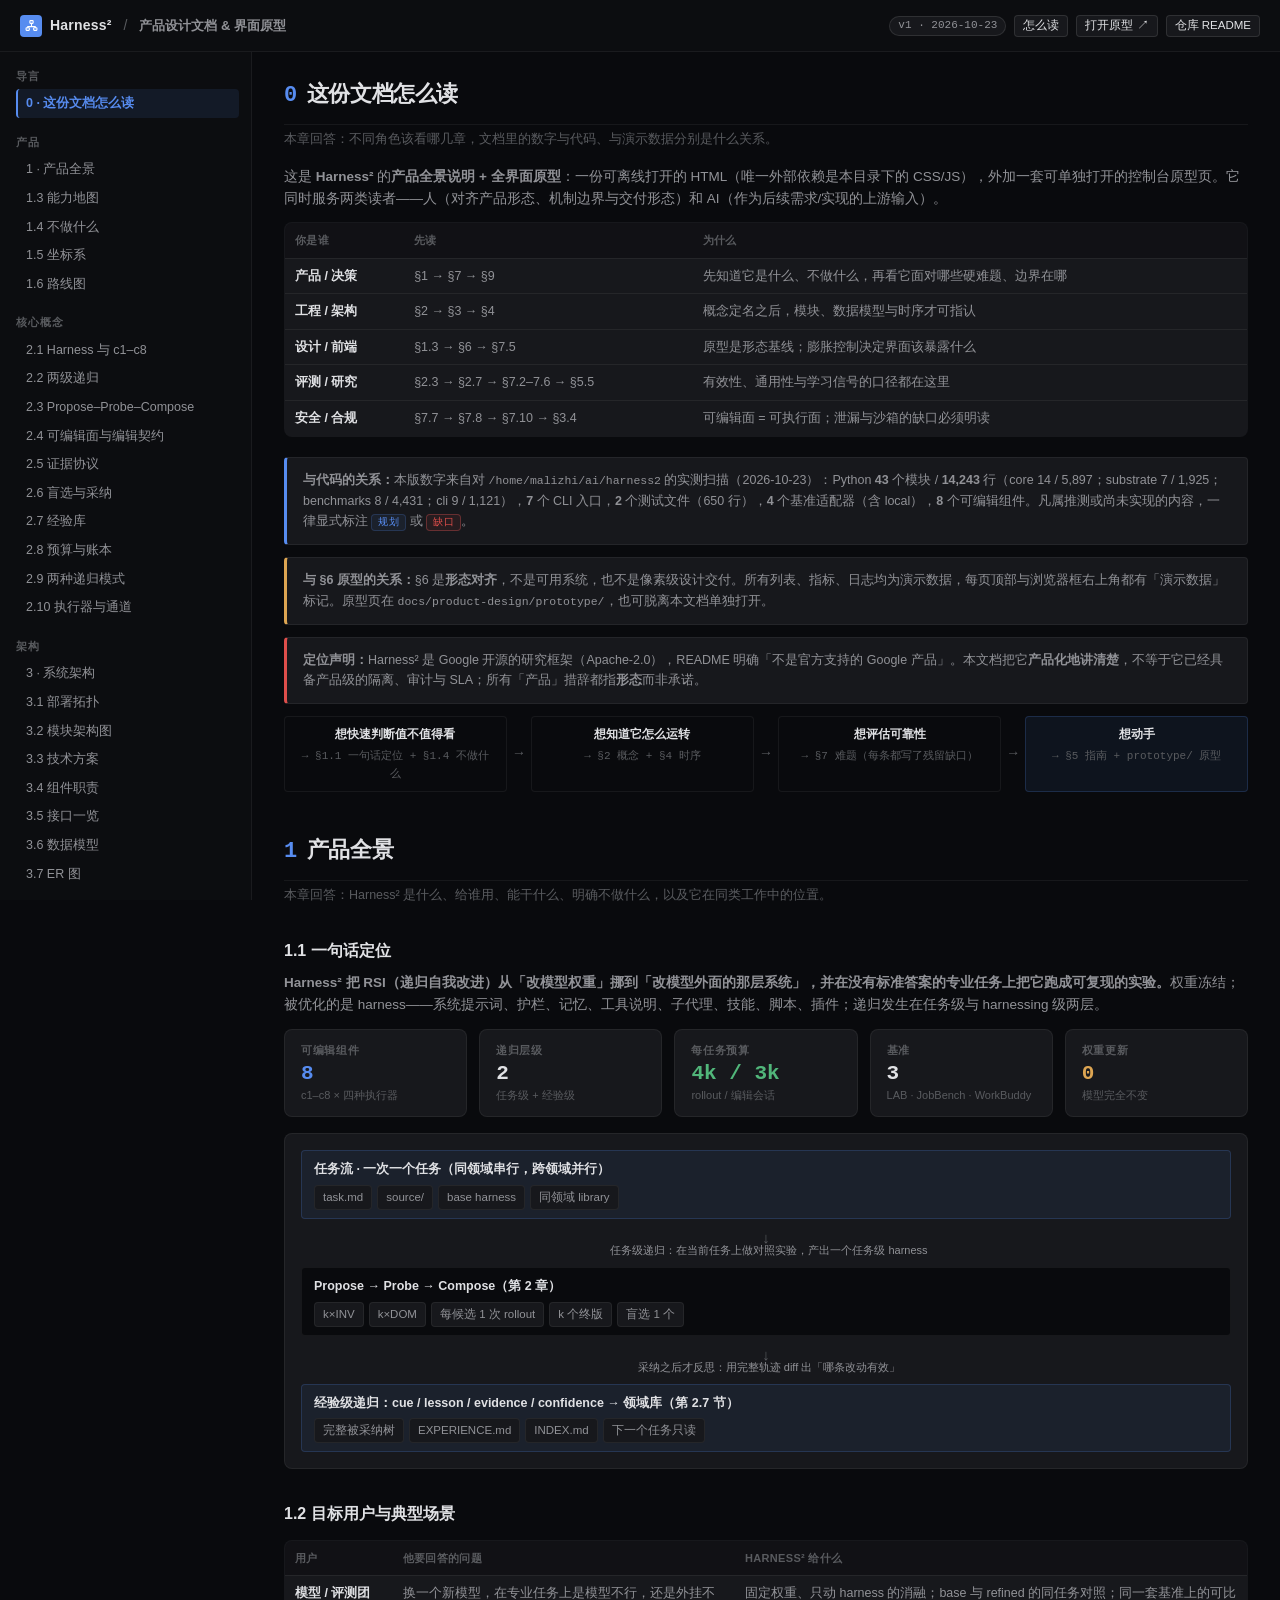
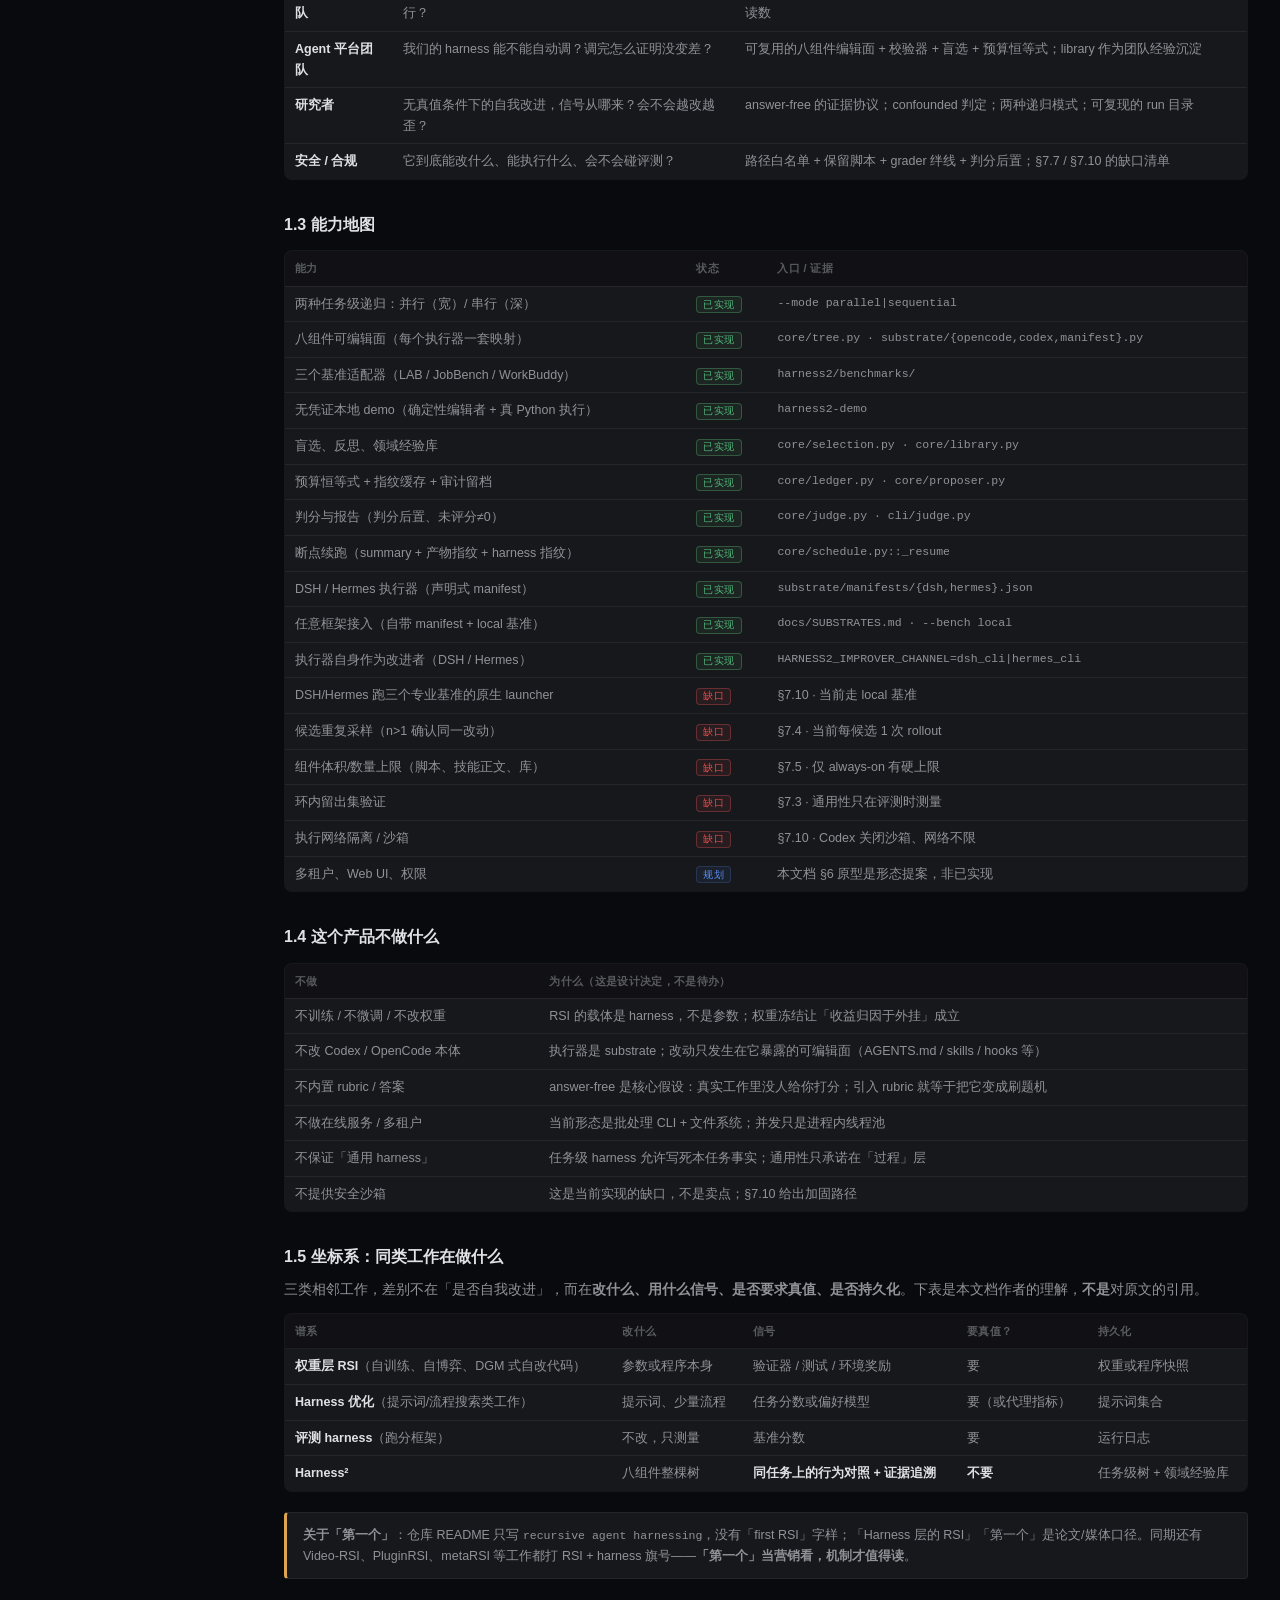
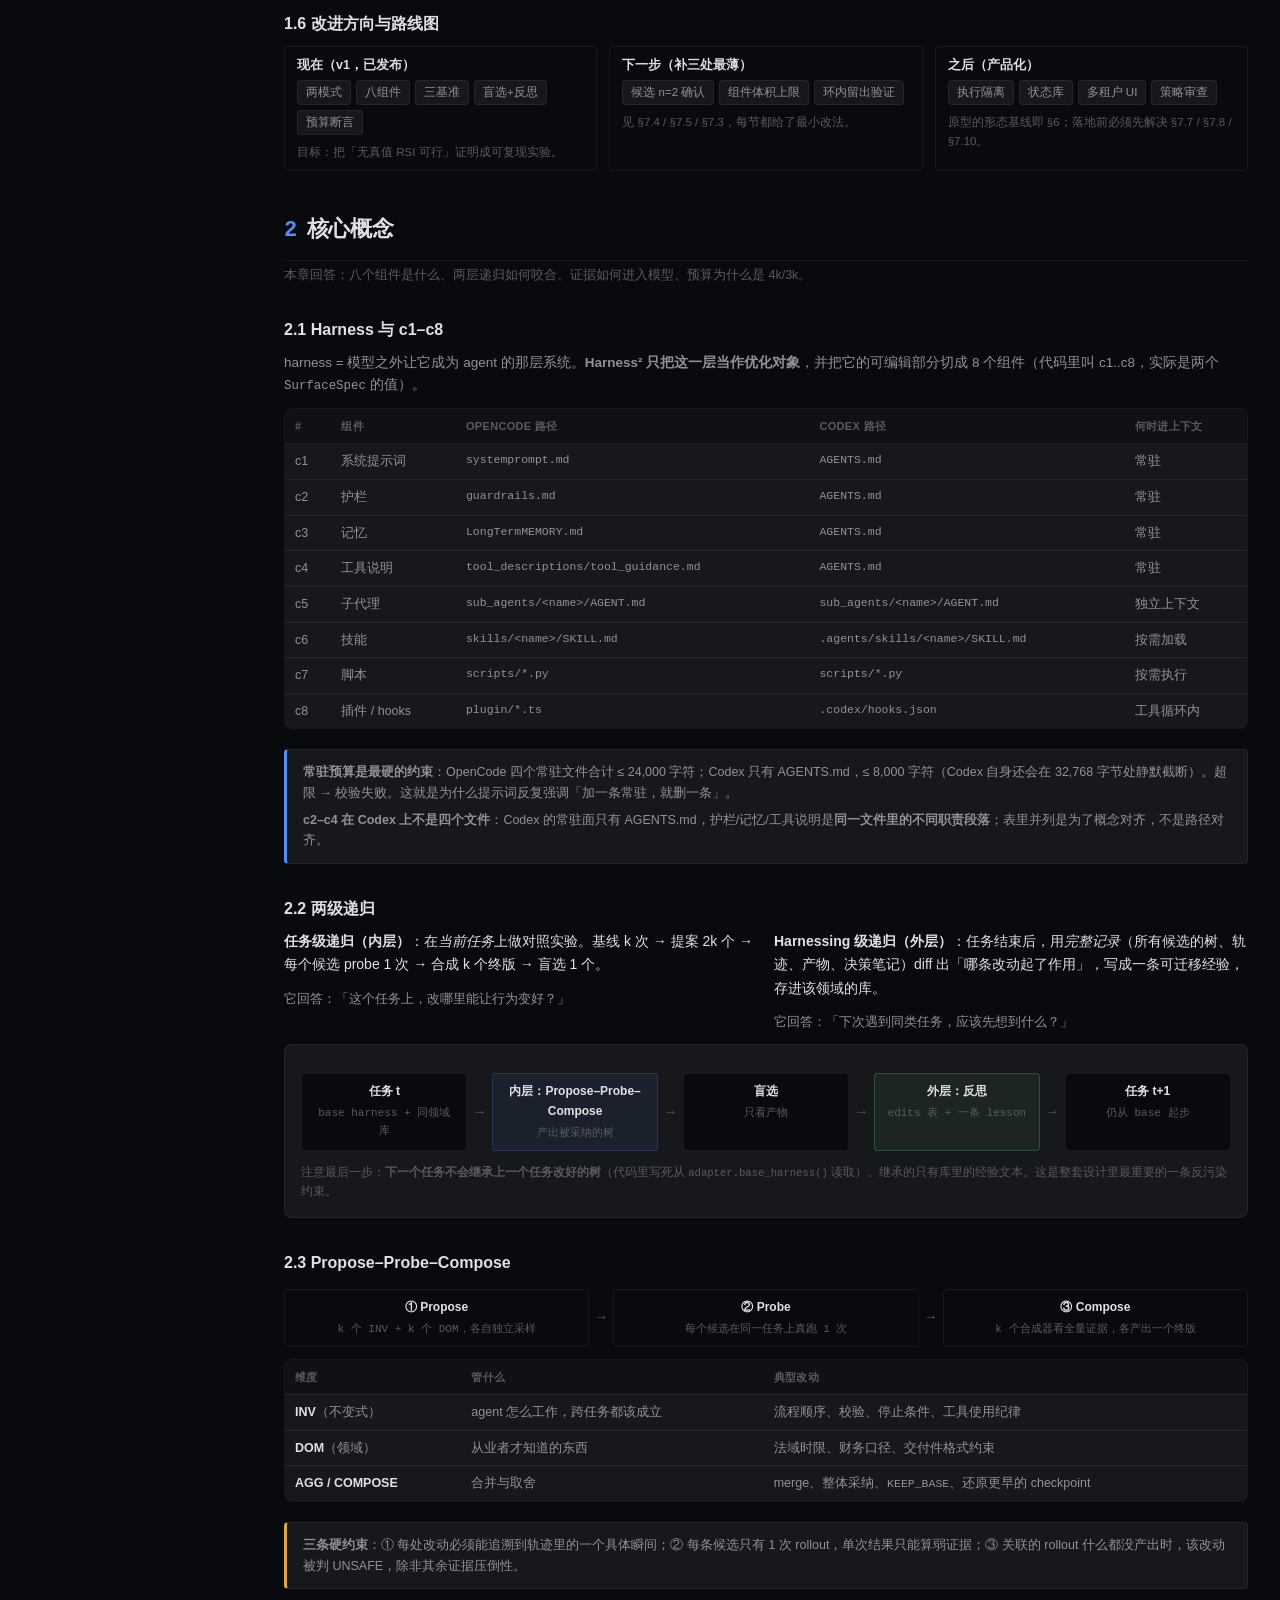
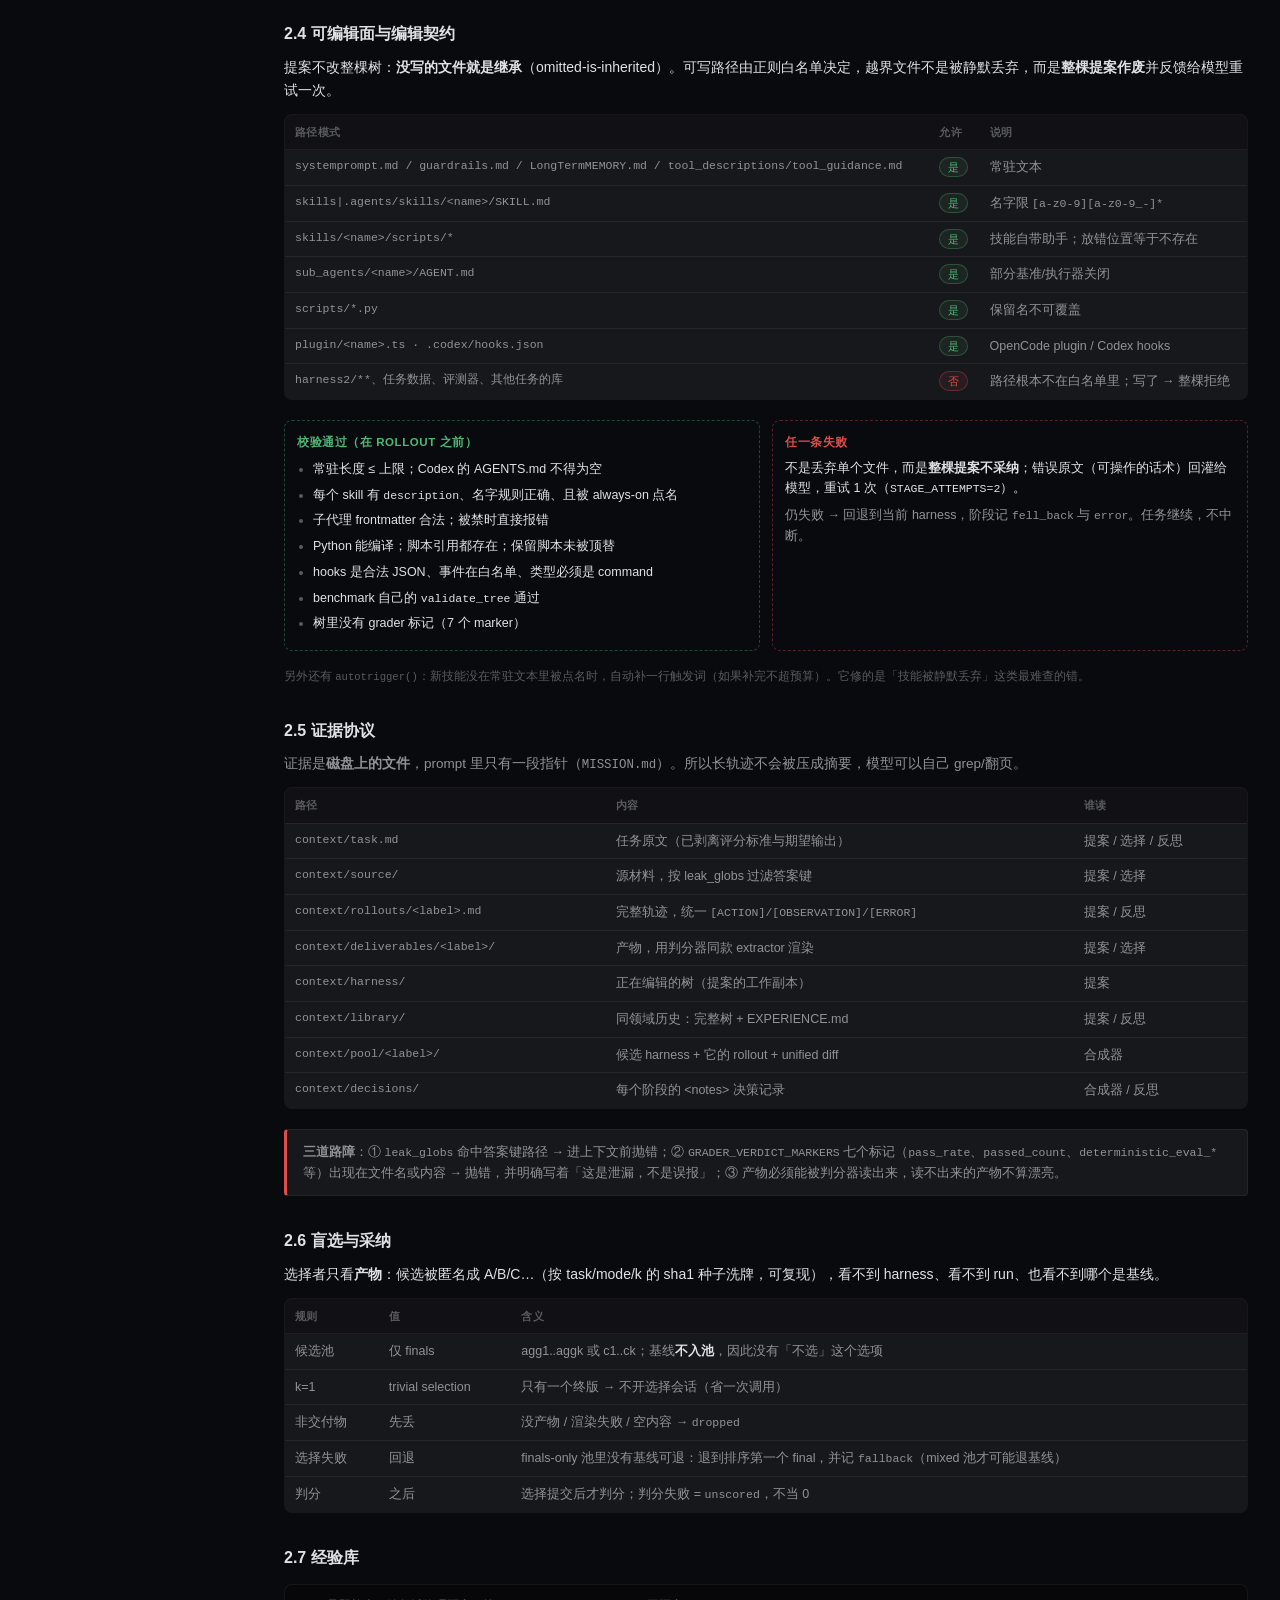
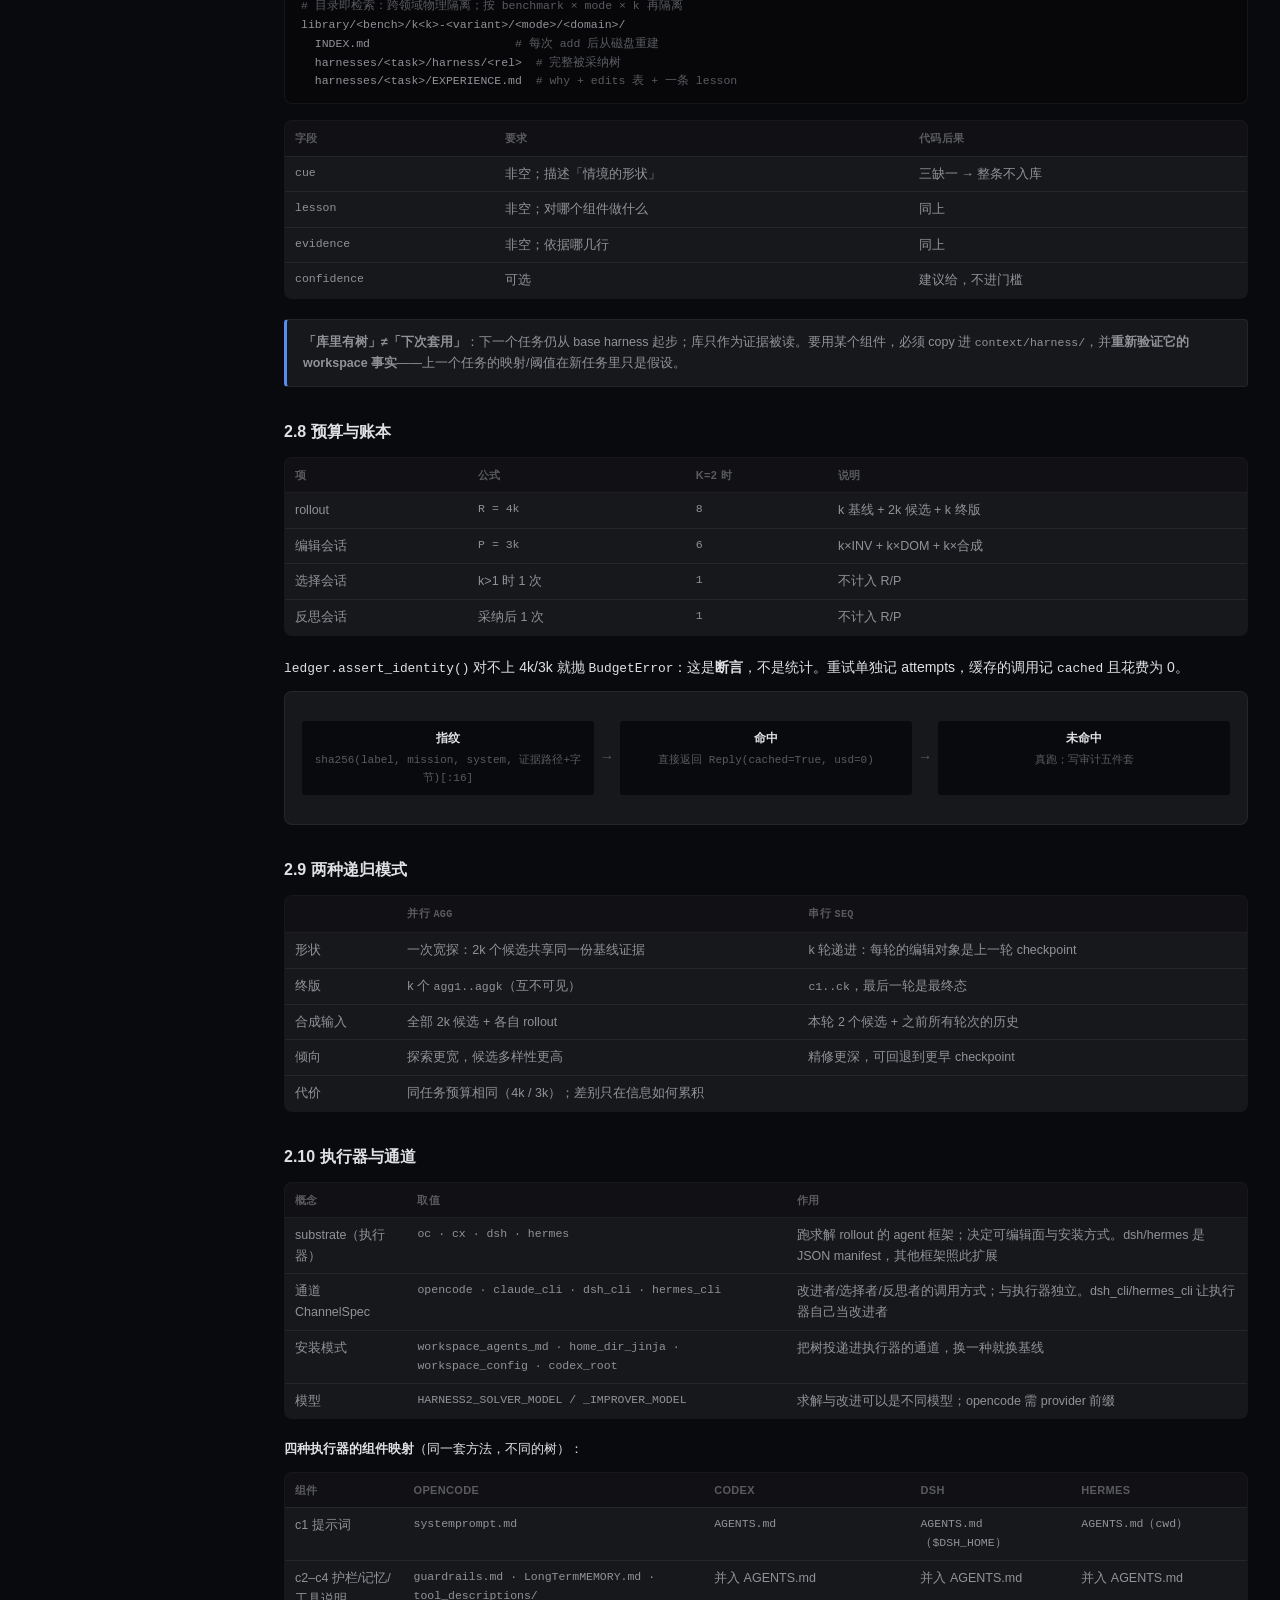
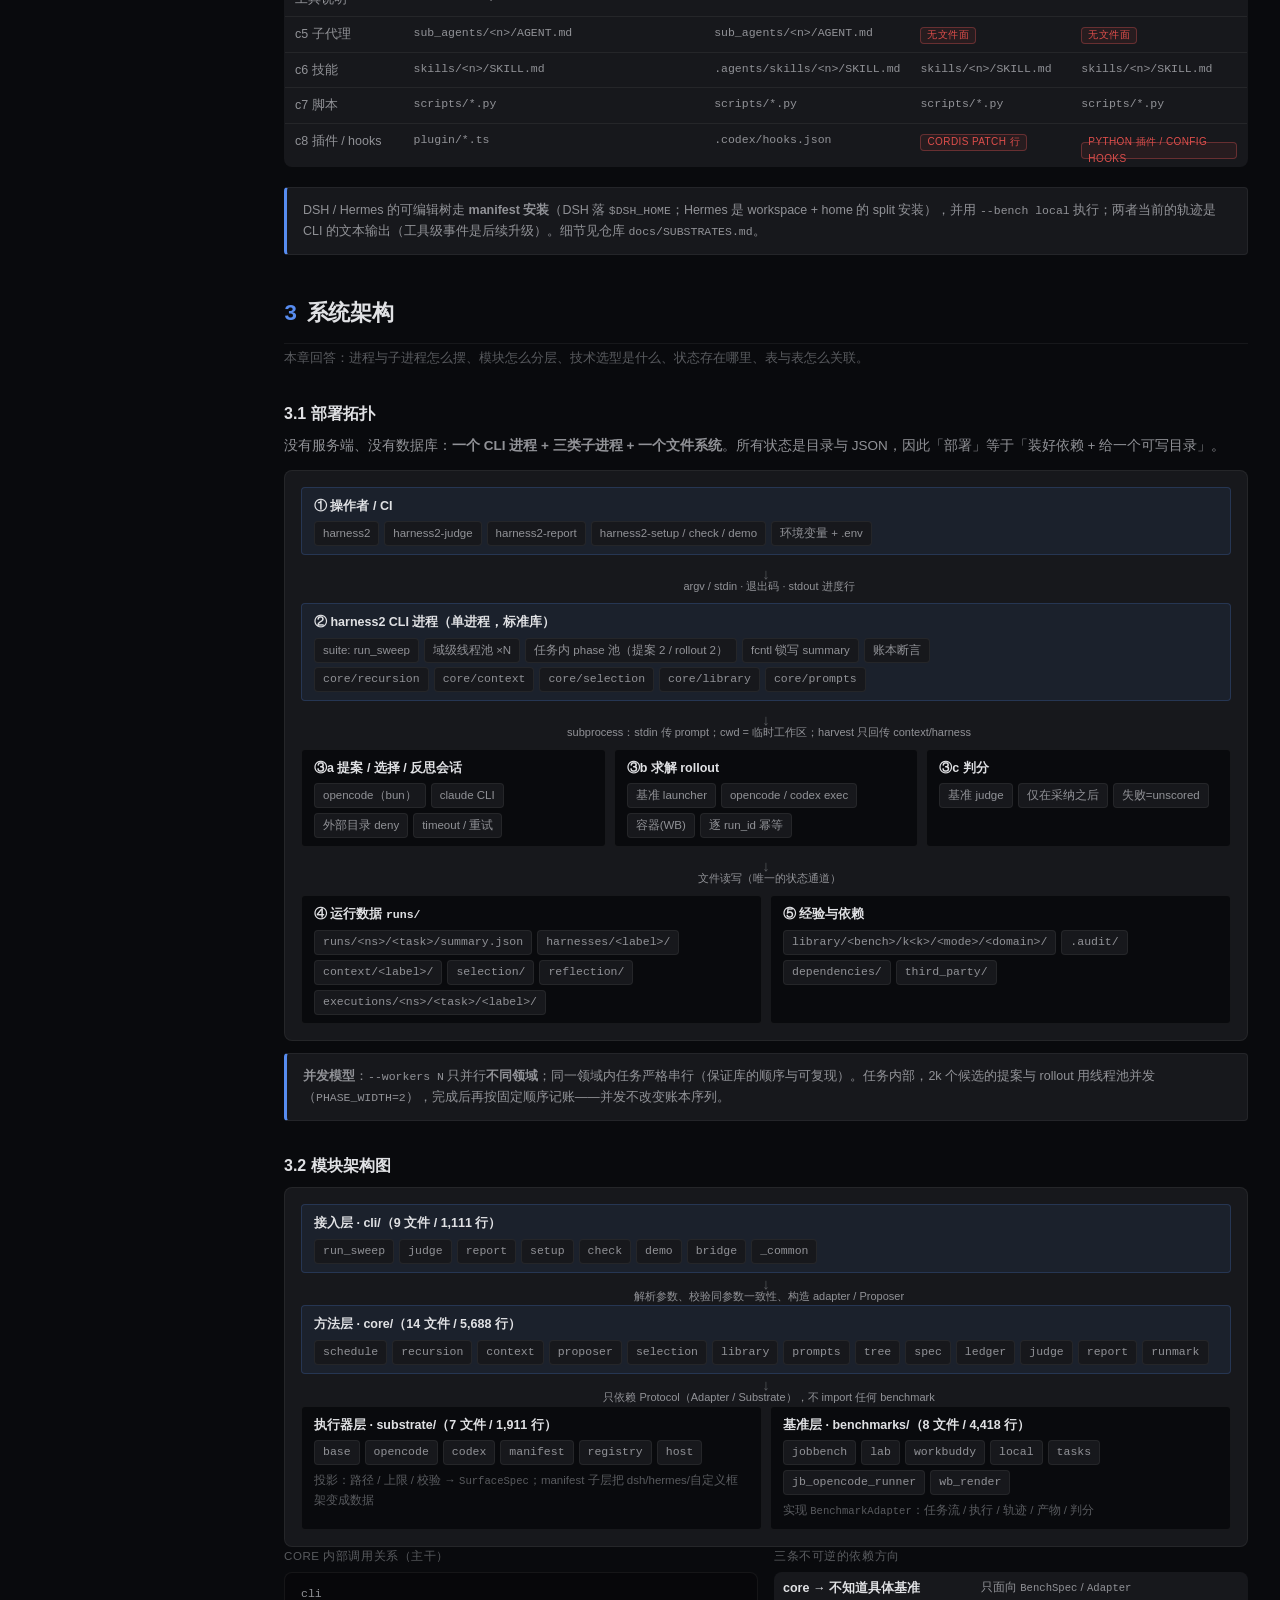
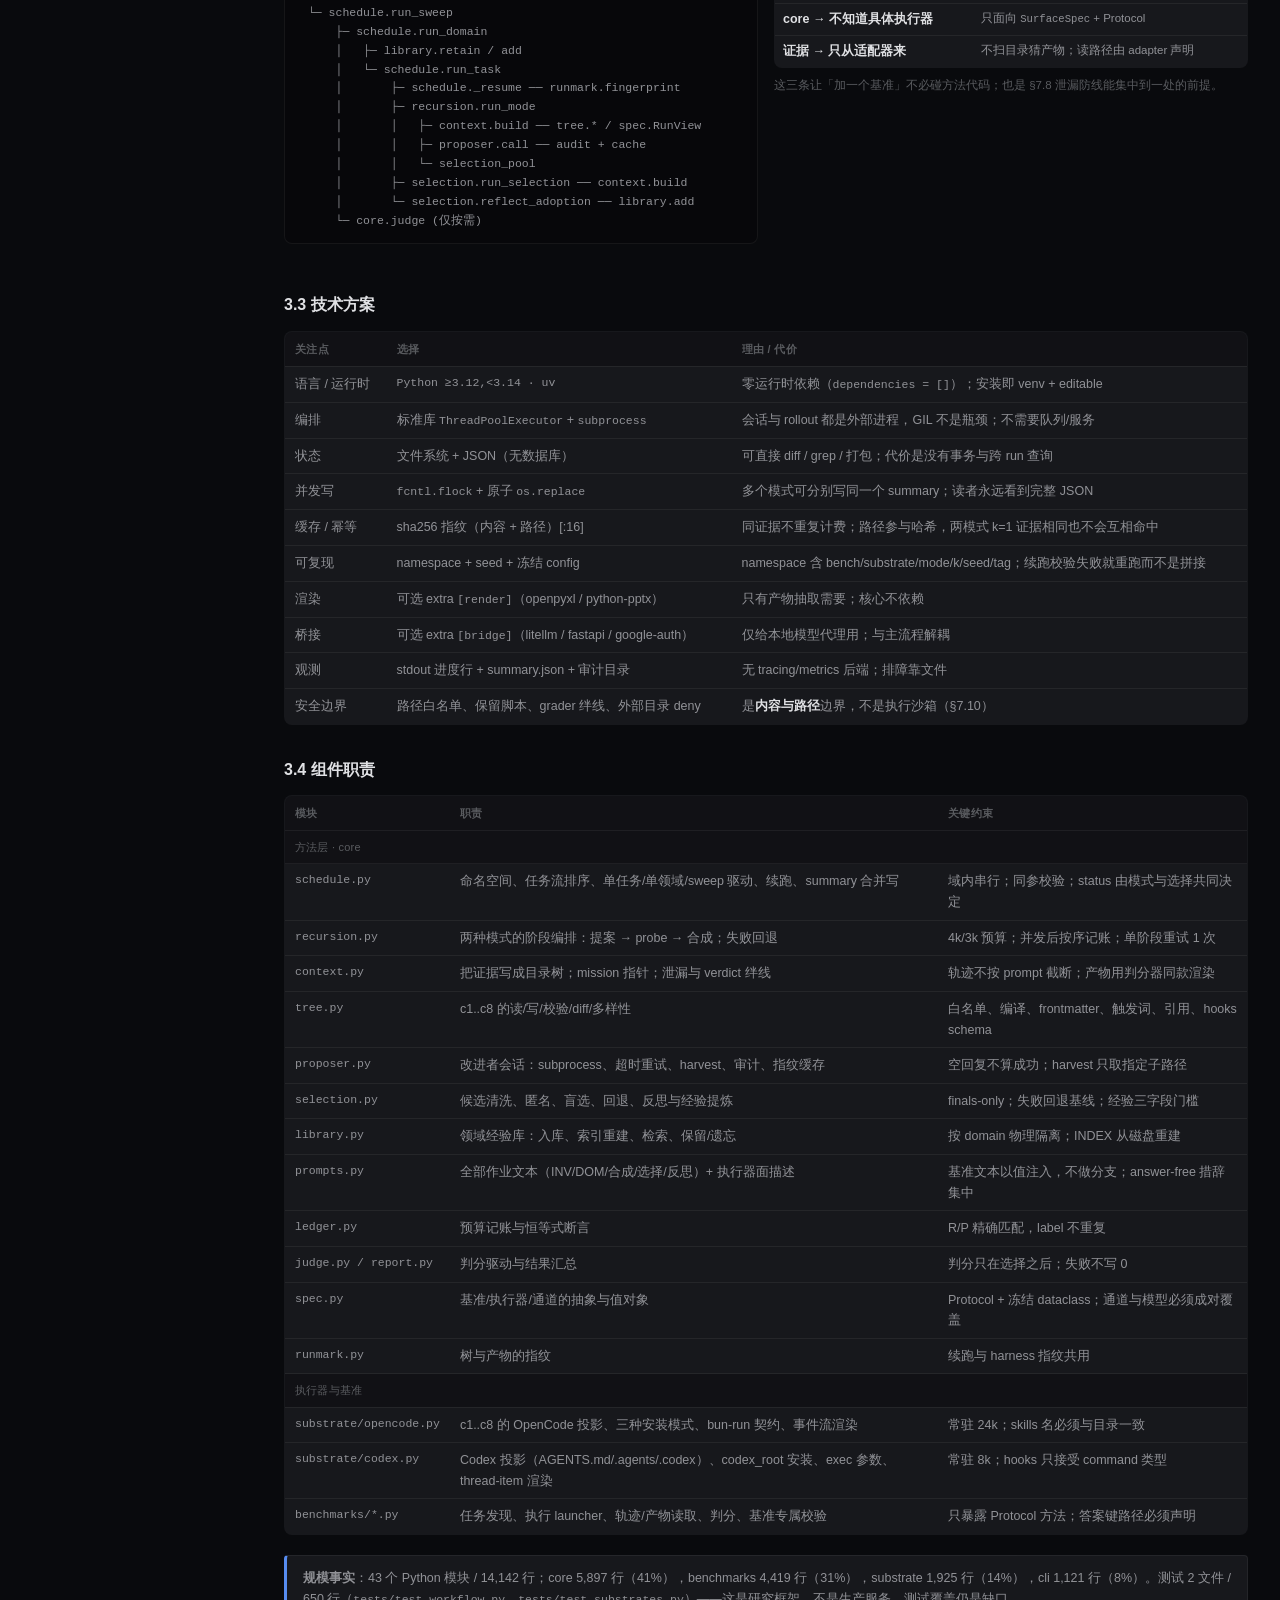
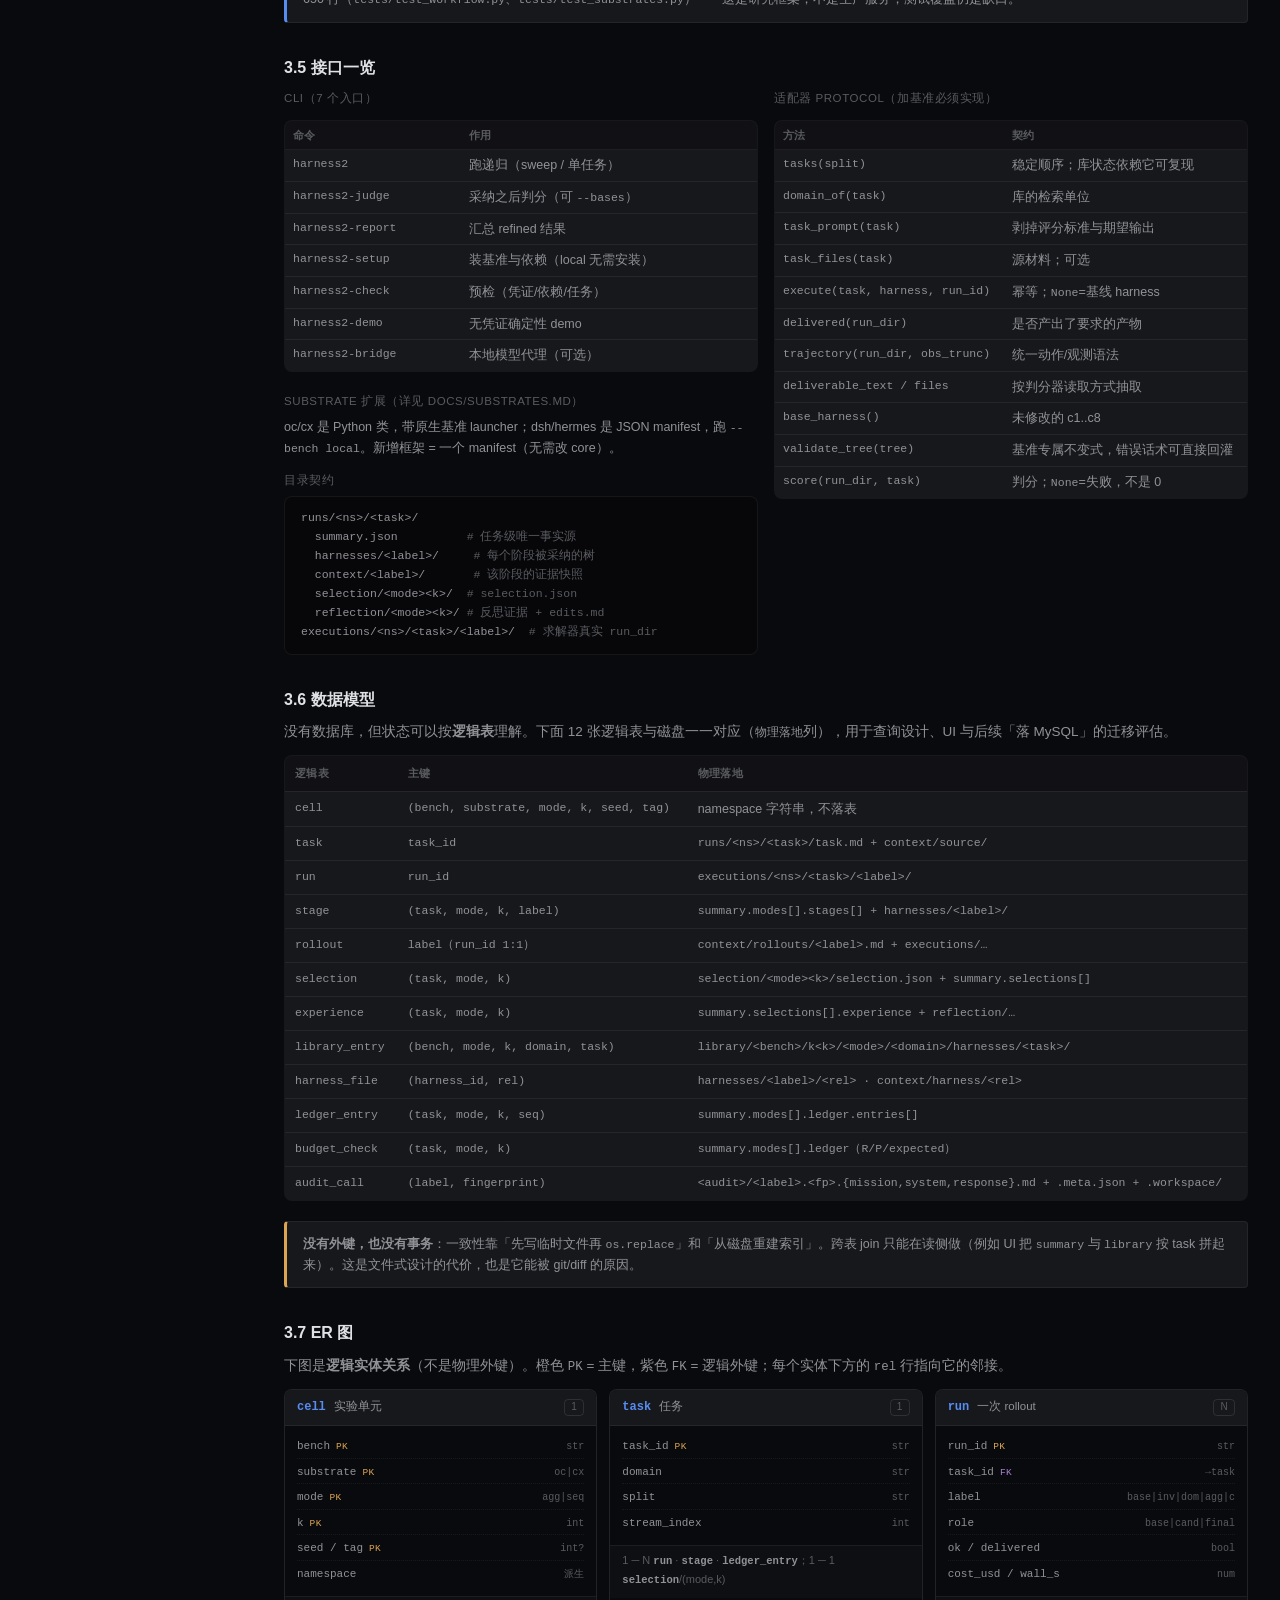
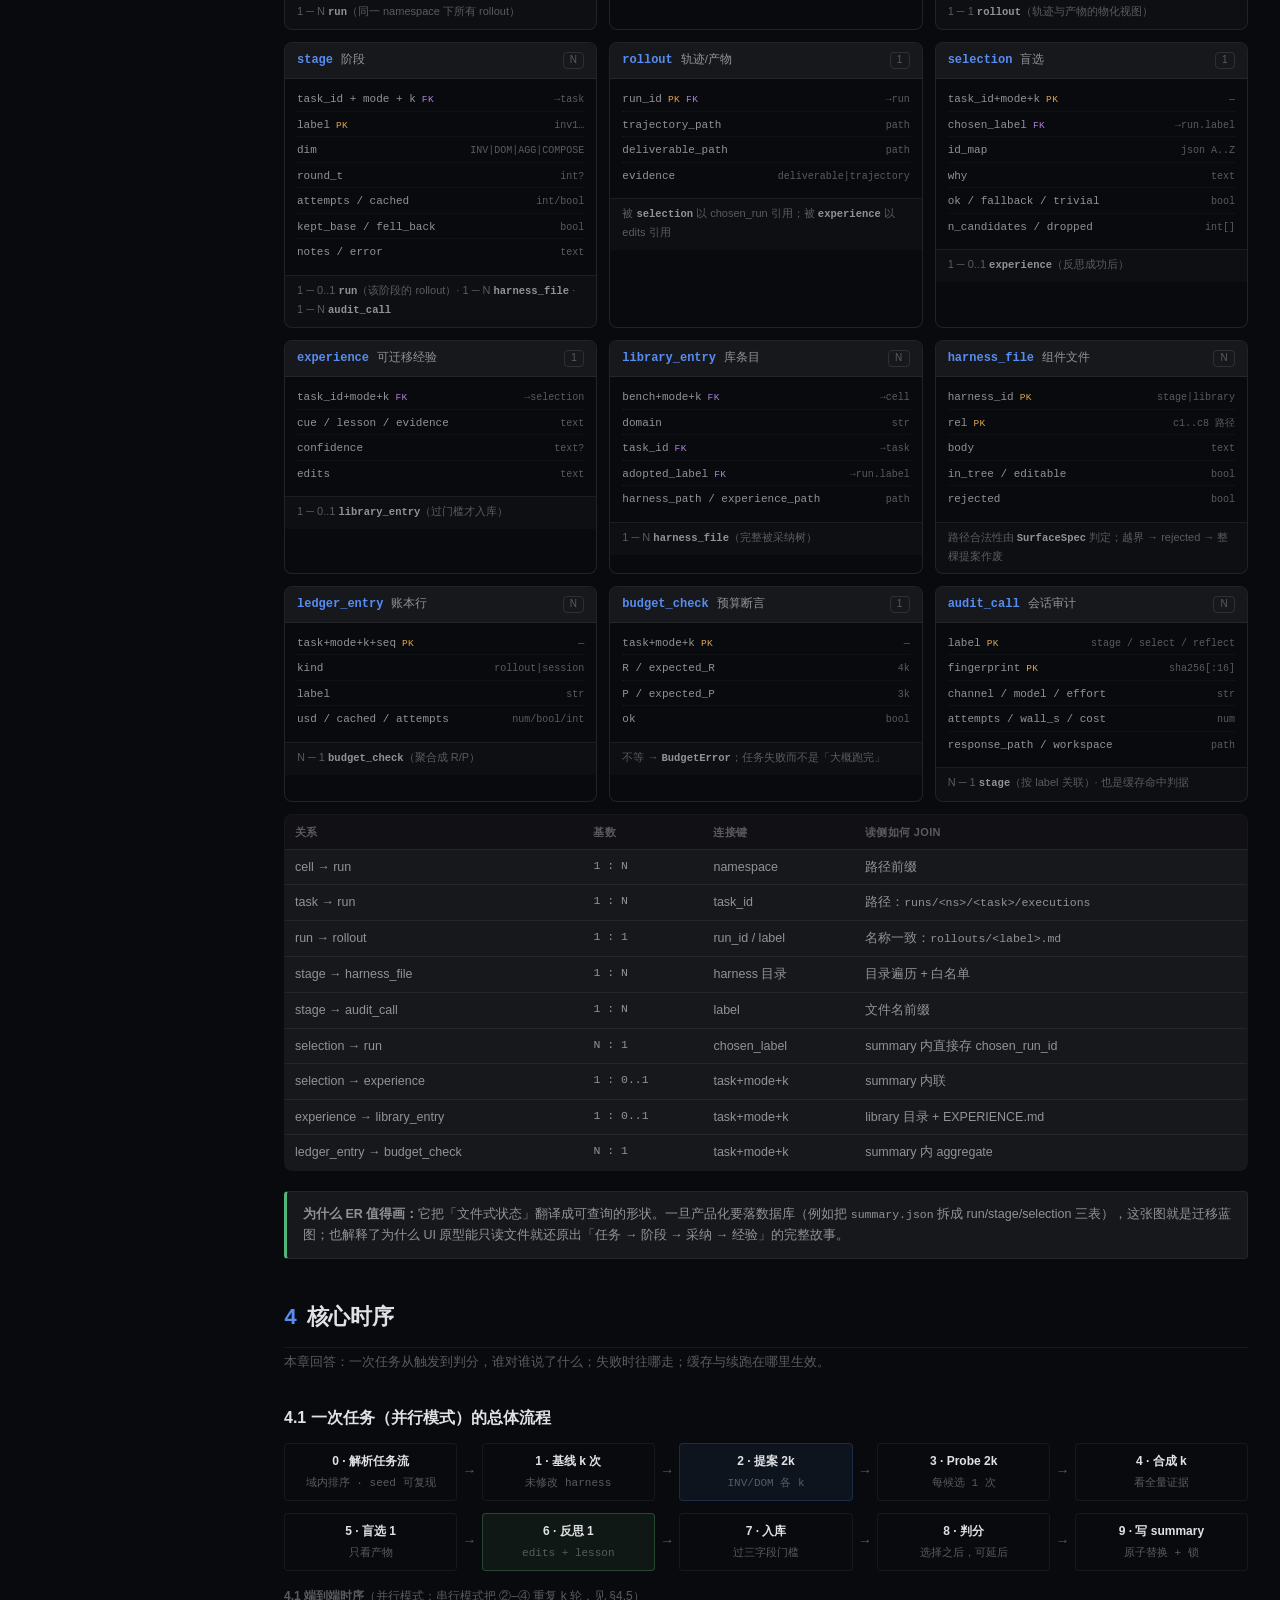
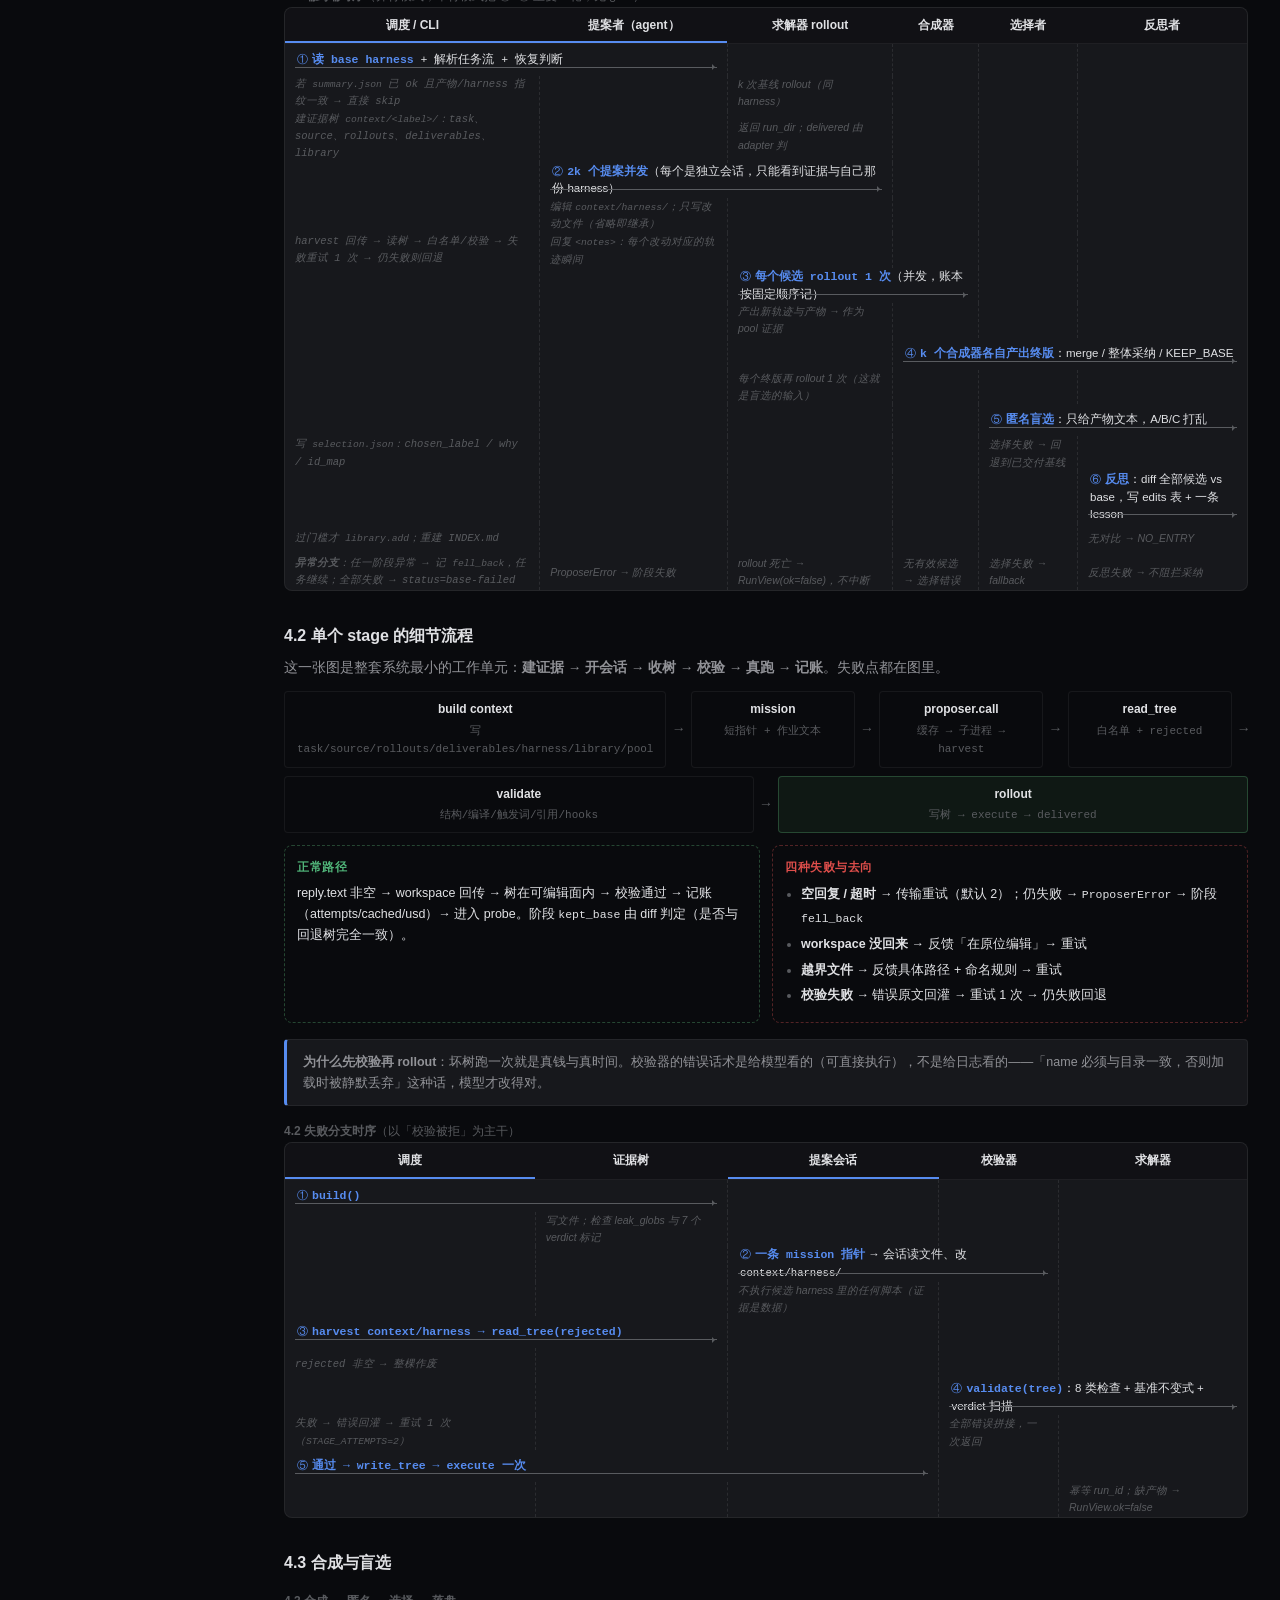
==== commit e7a76d7a: "feat: DSH/Hermes 可作为改进者，local 执行隔离 - 新增 dsh_cli / hermes_cli 通道：用框架自身的 headless/one-shot 会话做提案、选择与反思" ====
--- a/docs/product-design/PRODUCT-DESIGN.html
+++ b/docs/product-design/PRODUCT-DESIGN.html
@@ -117,7 +117,7 @@
     </table>
 
     <div class="callout">
-      <p><b>与代码的关系：</b>本版数字来自对 <span class="mono">/home/malizhi/ai/harness2</span> 的实测扫描（2026-10-23）：Python <b>43</b> 个模块 / <b>14,142</b> 行（core 14 / 5,840；substrate 7 / 1,911；benchmarks 8 / 4,418；cli 9 / 1,111），<b>7</b> 个 CLI 入口，<b>2</b> 个测试文件（605 行），<b>4</b> 个基准适配器（含 local），<b>8</b> 个可编辑组件。凡属推测或尚未实现的内容，一律显式标注 <span class="tag plan">规划</span> 或 <span class="tag gap">缺口</span>。</p>
+      <p><b>与代码的关系：</b>本版数字来自对 <span class="mono">/home/malizhi/ai/harness2</span> 的实测扫描（2026-10-23）：Python <b>43</b> 个模块 / <b>14,243</b> 行（core 14 / 5,897；substrate 7 / 1,925；benchmarks 8 / 4,431；cli 9 / 1,121），<b>7</b> 个 CLI 入口，<b>2</b> 个测试文件（650 行），<b>4</b> 个基准适配器（含 local），<b>8</b> 个可编辑组件。凡属推测或尚未实现的内容，一律显式标注 <span class="tag plan">规划</span> 或 <span class="tag gap">缺口</span>。</p>
     </div>
     <div class="callout warn">
       <p><b>与 §6 原型的关系：</b>§6 是<strong>形态对齐</strong>，不是可用系统，也不是像素级设计交付。所有列表、指标、日志均为演示数据，每页顶部与浏览器框右上角都有「演示数据」标记。原型页在 <span class="mono">docs/product-design/prototype/</span>，也可脱离本文档单独打开。</p>
@@ -191,6 +191,7 @@
         <tr><td>断点续跑（summary + 产物指纹 + harness 指纹）</td><td><span class="tag shipped">已实现</span></td><td class="mono">core/schedule.py::_resume</td></tr>
         <tr><td>DSH / Hermes 执行器（声明式 manifest）</td><td><span class="tag shipped">已实现</span></td><td class="mono">substrate/manifests/{dsh,hermes}.json</td></tr>
         <tr><td>任意框架接入（自带 manifest + local 基准）</td><td><span class="tag shipped">已实现</span></td><td class="mono">docs/SUBSTRATES.md · --bench local</td></tr>
+        <tr><td>执行器自身作为改进者（DSH / Hermes）</td><td><span class="tag shipped">已实现</span></td><td class="mono">HARNESS2_IMPROVER_CHANNEL=dsh_cli|hermes_cli</td></tr>
         <tr><td>DSH/Hermes 跑三个专业基准的原生 launcher</td><td><span class="tag gap">缺口</span></td><td>§7.10 · 当前走 local 基准</td></tr>
         <tr><td>候选重复采样（n&gt;1 确认同一改动）</td><td><span class="tag gap">缺口</span></td><td>§7.4 · 当前每候选 1 次 rollout</td></tr>
         <tr><td>组件体积/数量上限（脚本、技能正文、库）</td><td><span class="tag gap">缺口</span></td><td>§7.5 · 仅 always-on 有硬上限</td></tr>
@@ -435,7 +436,7 @@
       <thead><tr><th>概念</th><th>取值</th><th>作用</th></tr></thead>
       <tbody>
         <tr><td>substrate（执行器）</td><td class="mono">oc · cx · dsh · hermes</td><td>跑求解 rollout 的 agent 框架；决定可编辑面与安装方式。dsh/hermes 是 JSON manifest，其他框架照此扩展</td></tr>
-        <tr><td>通道 ChannelSpec</td><td class="mono">opencode · claude_cli</td><td>改进者/选择者/反思者的调用方式；与执行器独立</td></tr>
+        <tr><td>通道 ChannelSpec</td><td class="mono">opencode · claude_cli · dsh_cli · hermes_cli</td><td>改进者/选择者/反思者的调用方式；与执行器独立。dsh_cli/hermes_cli 让执行器自己当改进者</td></tr>
         <tr><td>安装模式</td><td class="mono">workspace_agents_md · home_dir_jinja · workspace_config · codex_root</td><td>把树投递进执行器的通道，换一种就换基线</td></tr>
         <tr><td>模型</td><td class="mono">HARNESS2_SOLVER_MODEL / _IMPROVER_MODEL</td><td>求解与改进可以是不同模型；opencode 需 provider 前缀</td></tr>
       </tbody>
@@ -602,7 +603,7 @@
       </tbody>
     </table>
     <div class="callout">
-      <p><b>规模事实</b>：43 个 Python 模块 / 14,142 行；core 5,840 行（41%），benchmarks 4,418 行（31%），substrate 1,911 行（14%），cli 1,111 行（8%）。测试 2 文件 / 605 行（<span class="mono">tests/test_workflow.py</span>、<span class="mono">tests/test_substrates.py</span>）——这是研究框架，不是生产服务，测试覆盖仍是缺口。</p>
+      <p><b>规模事实</b>：43 个 Python 模块 / 14,142 行；core 5,897 行（41%），benchmarks 4,419 行（31%），substrate 1,925 行（14%），cli 1,121 行（8%）。测试 2 文件 / 650 行（<span class="mono">tests/test_workflow.py</span>、<span class="mono">tests/test_substrates.py</span>）——这是研究框架，不是生产服务，测试覆盖仍是缺口。</p>
     </div>
 
     <h3 id="s3-5">3.5 接口一览</h3>
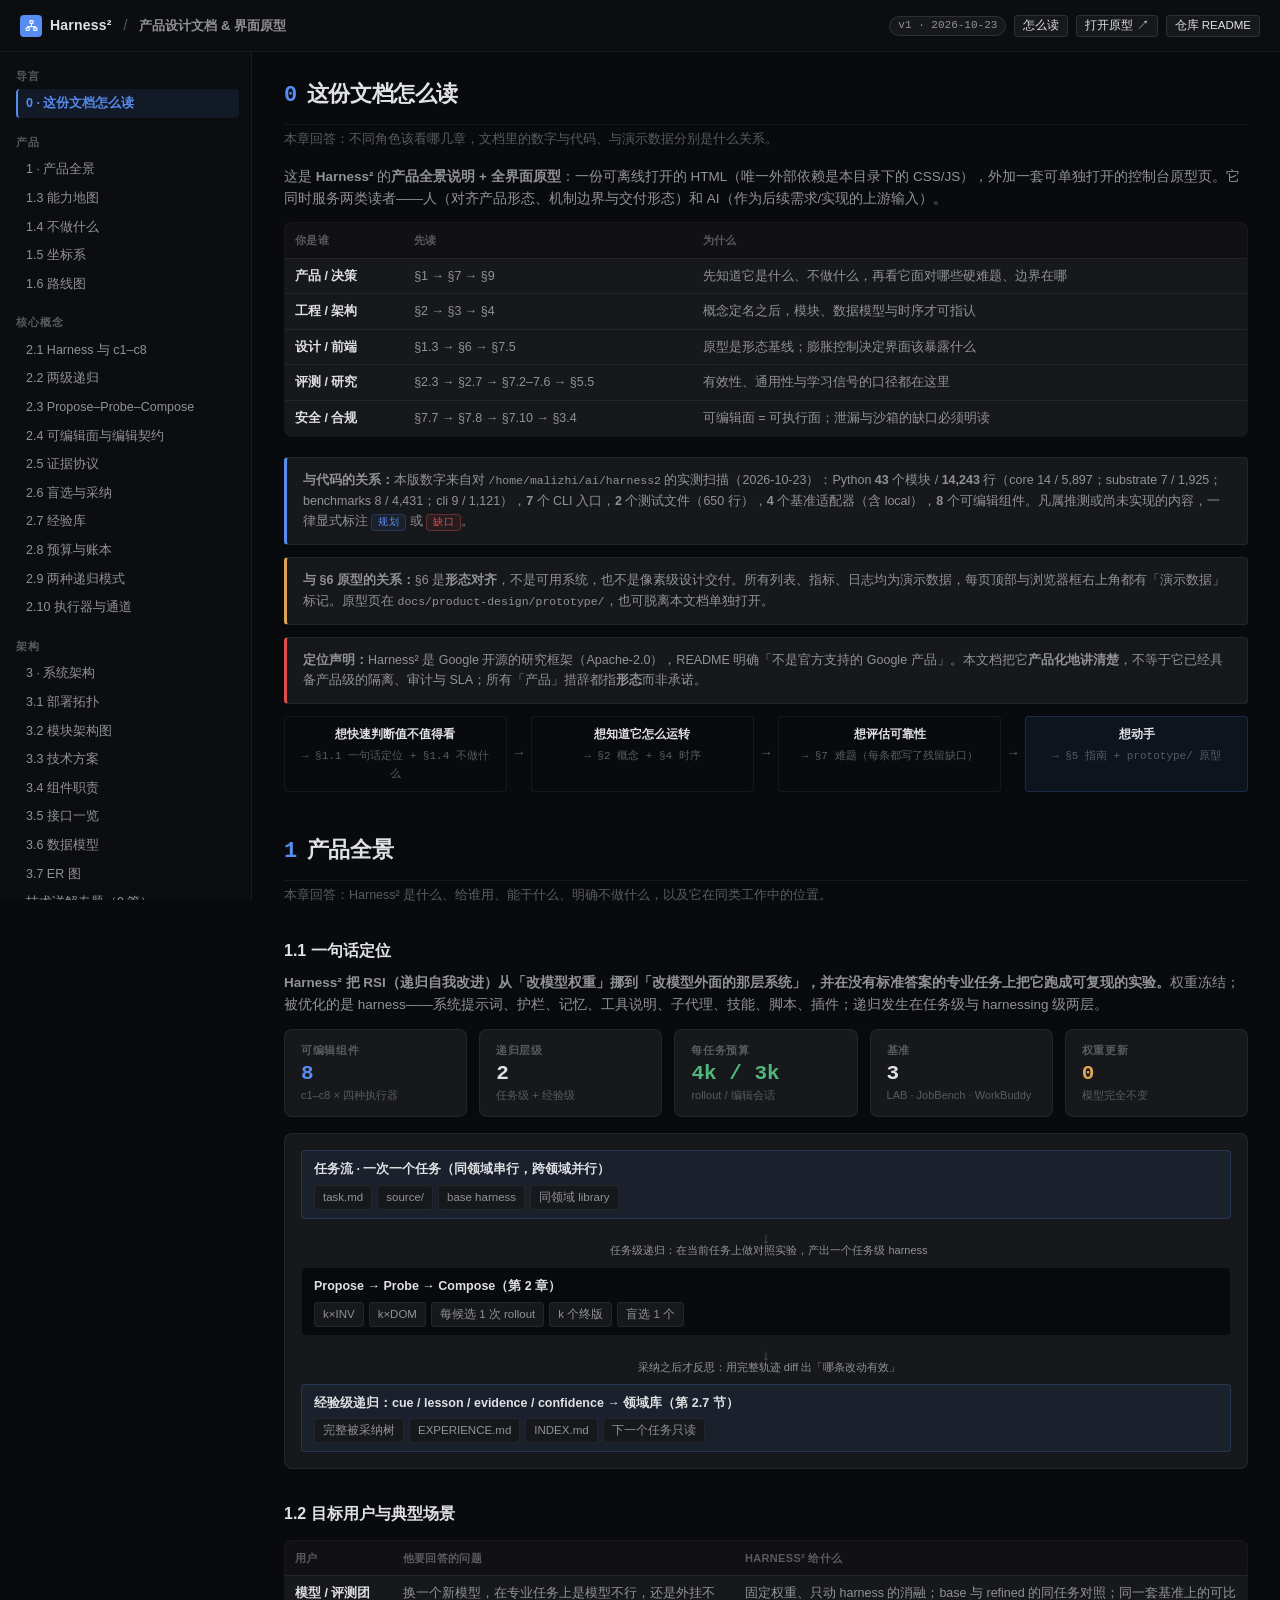
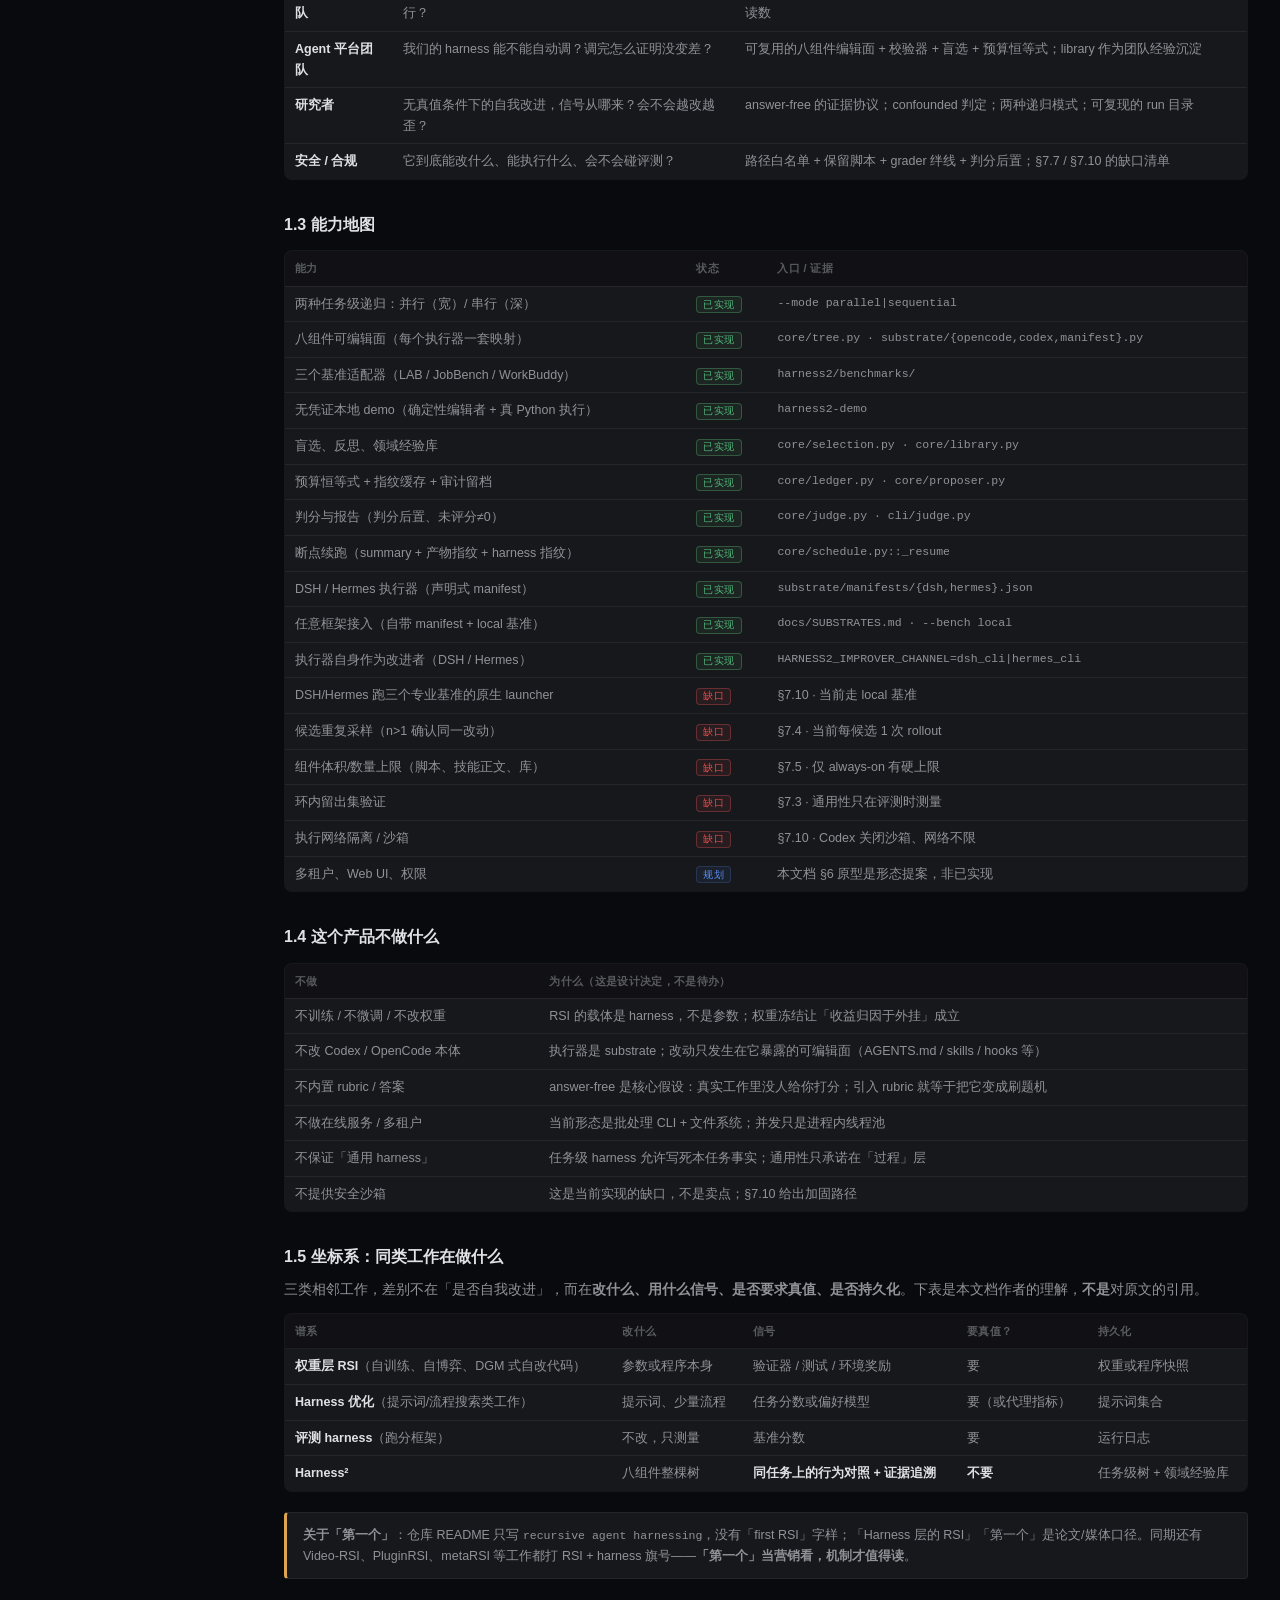
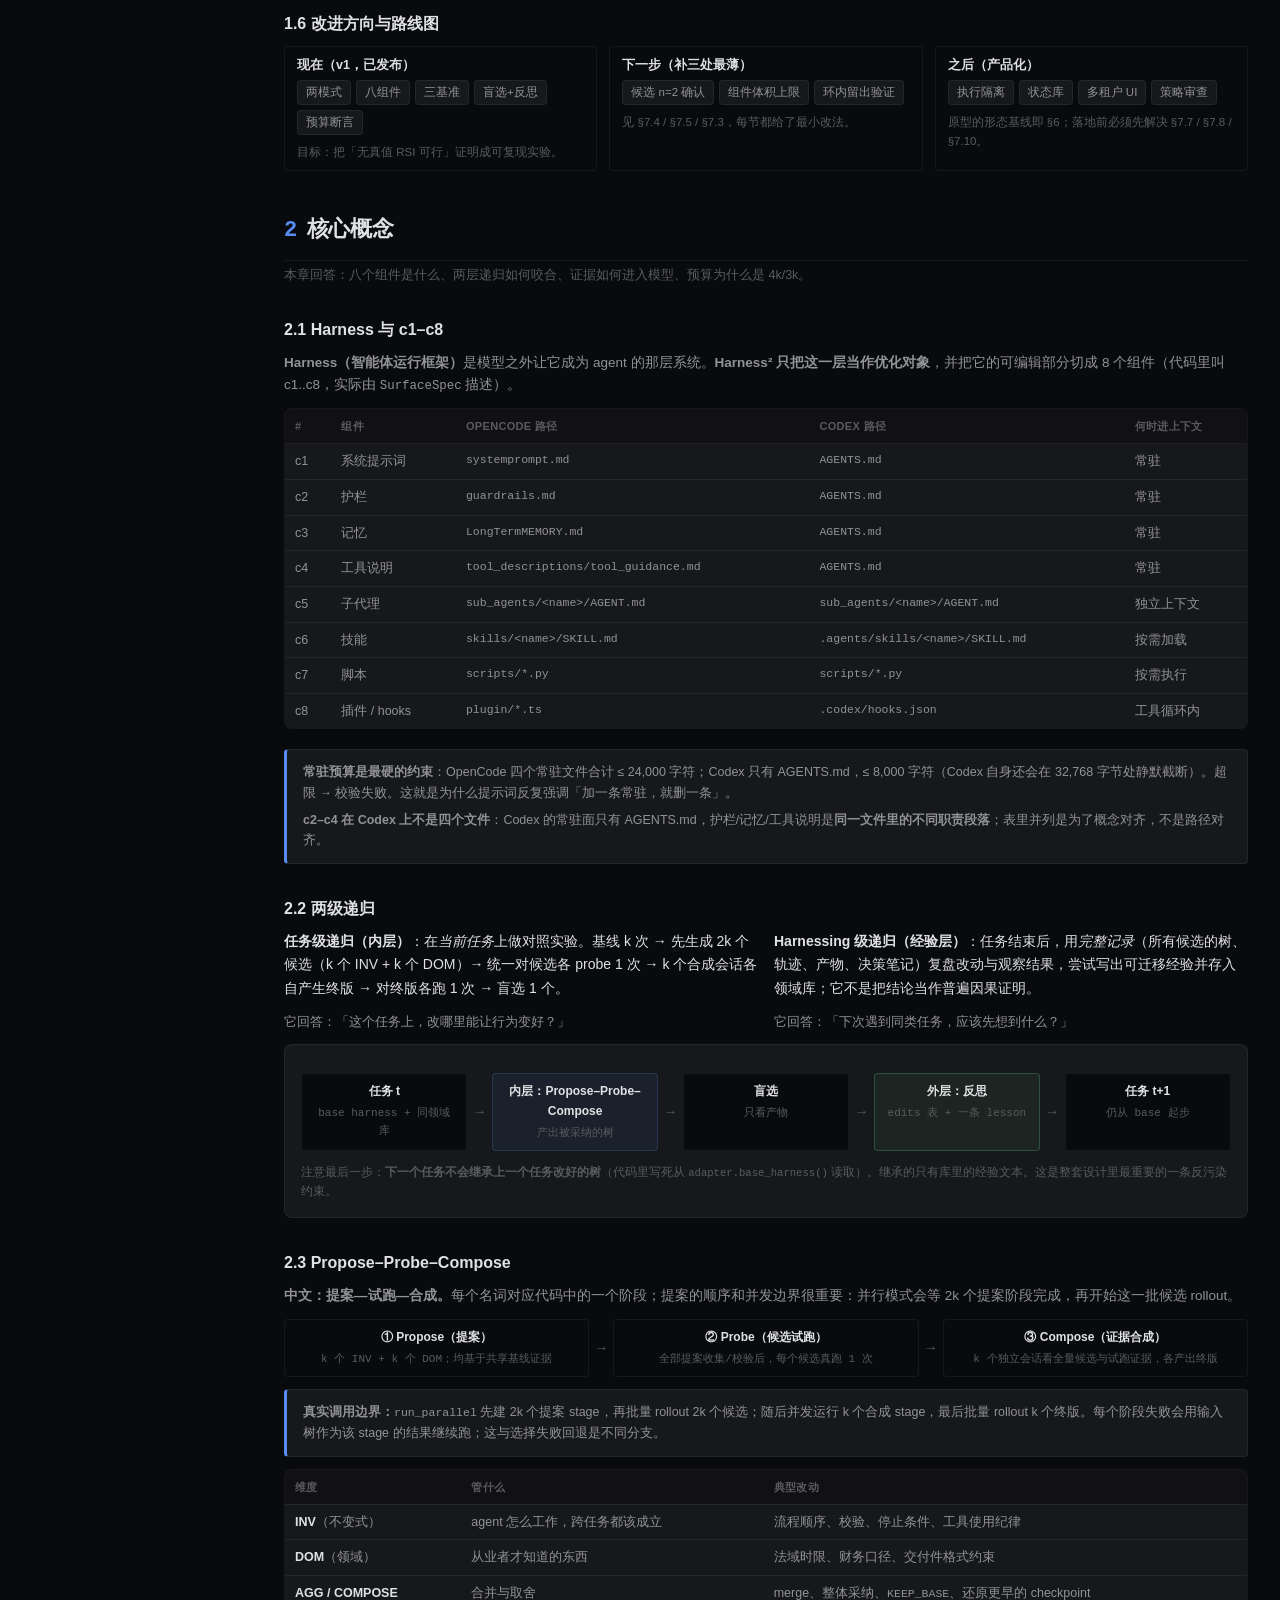
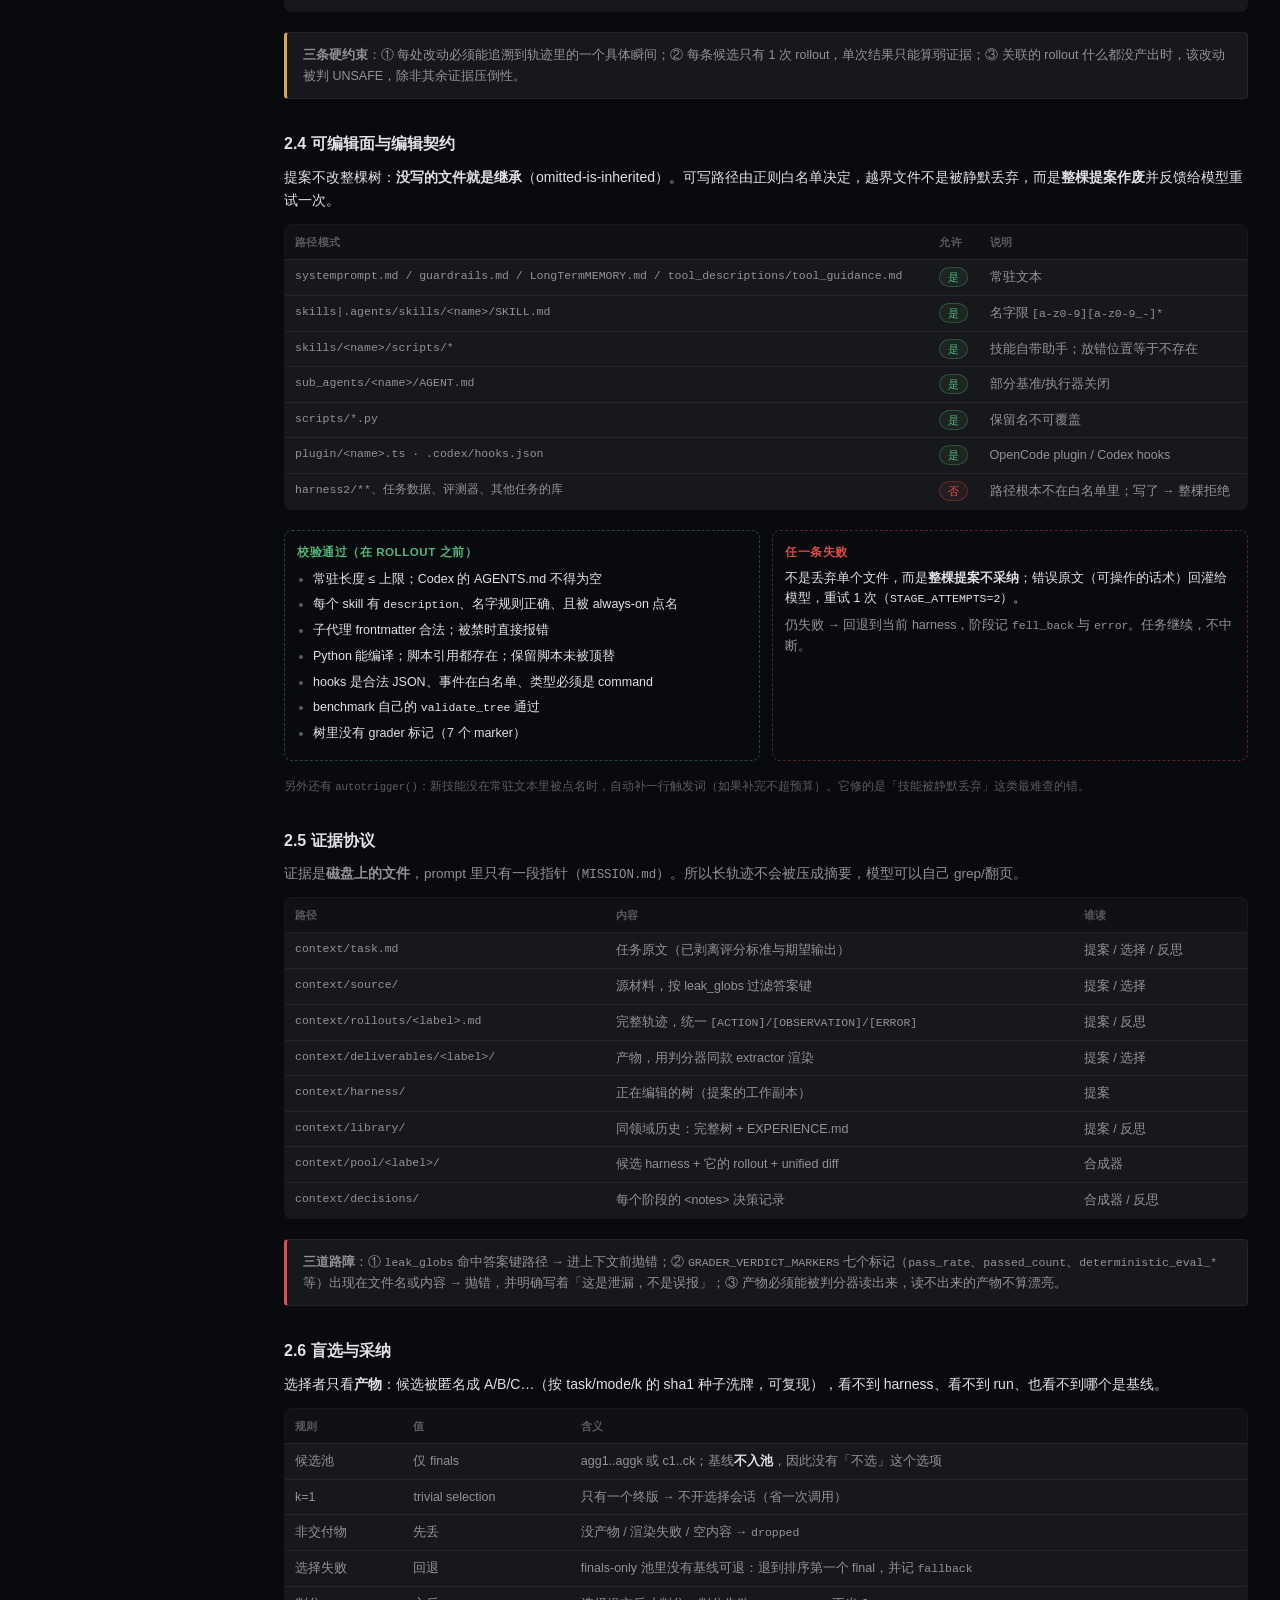
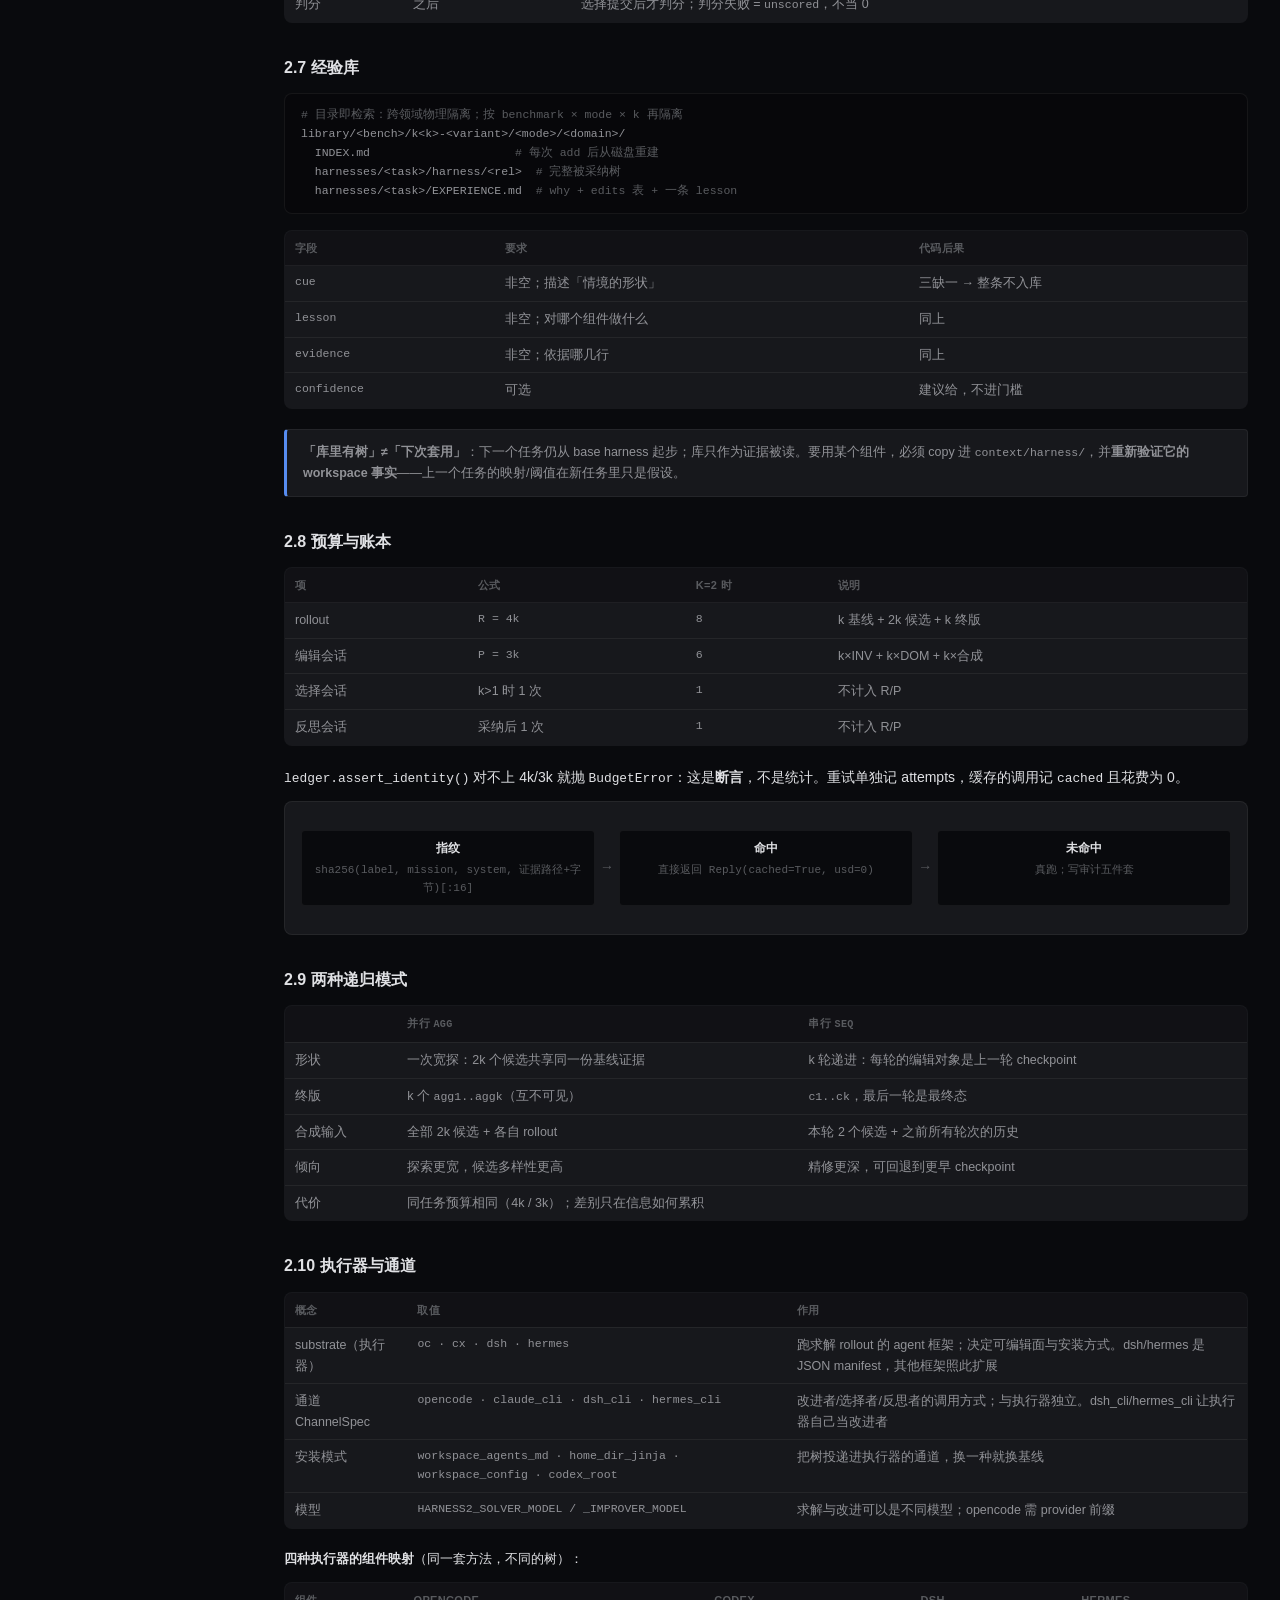
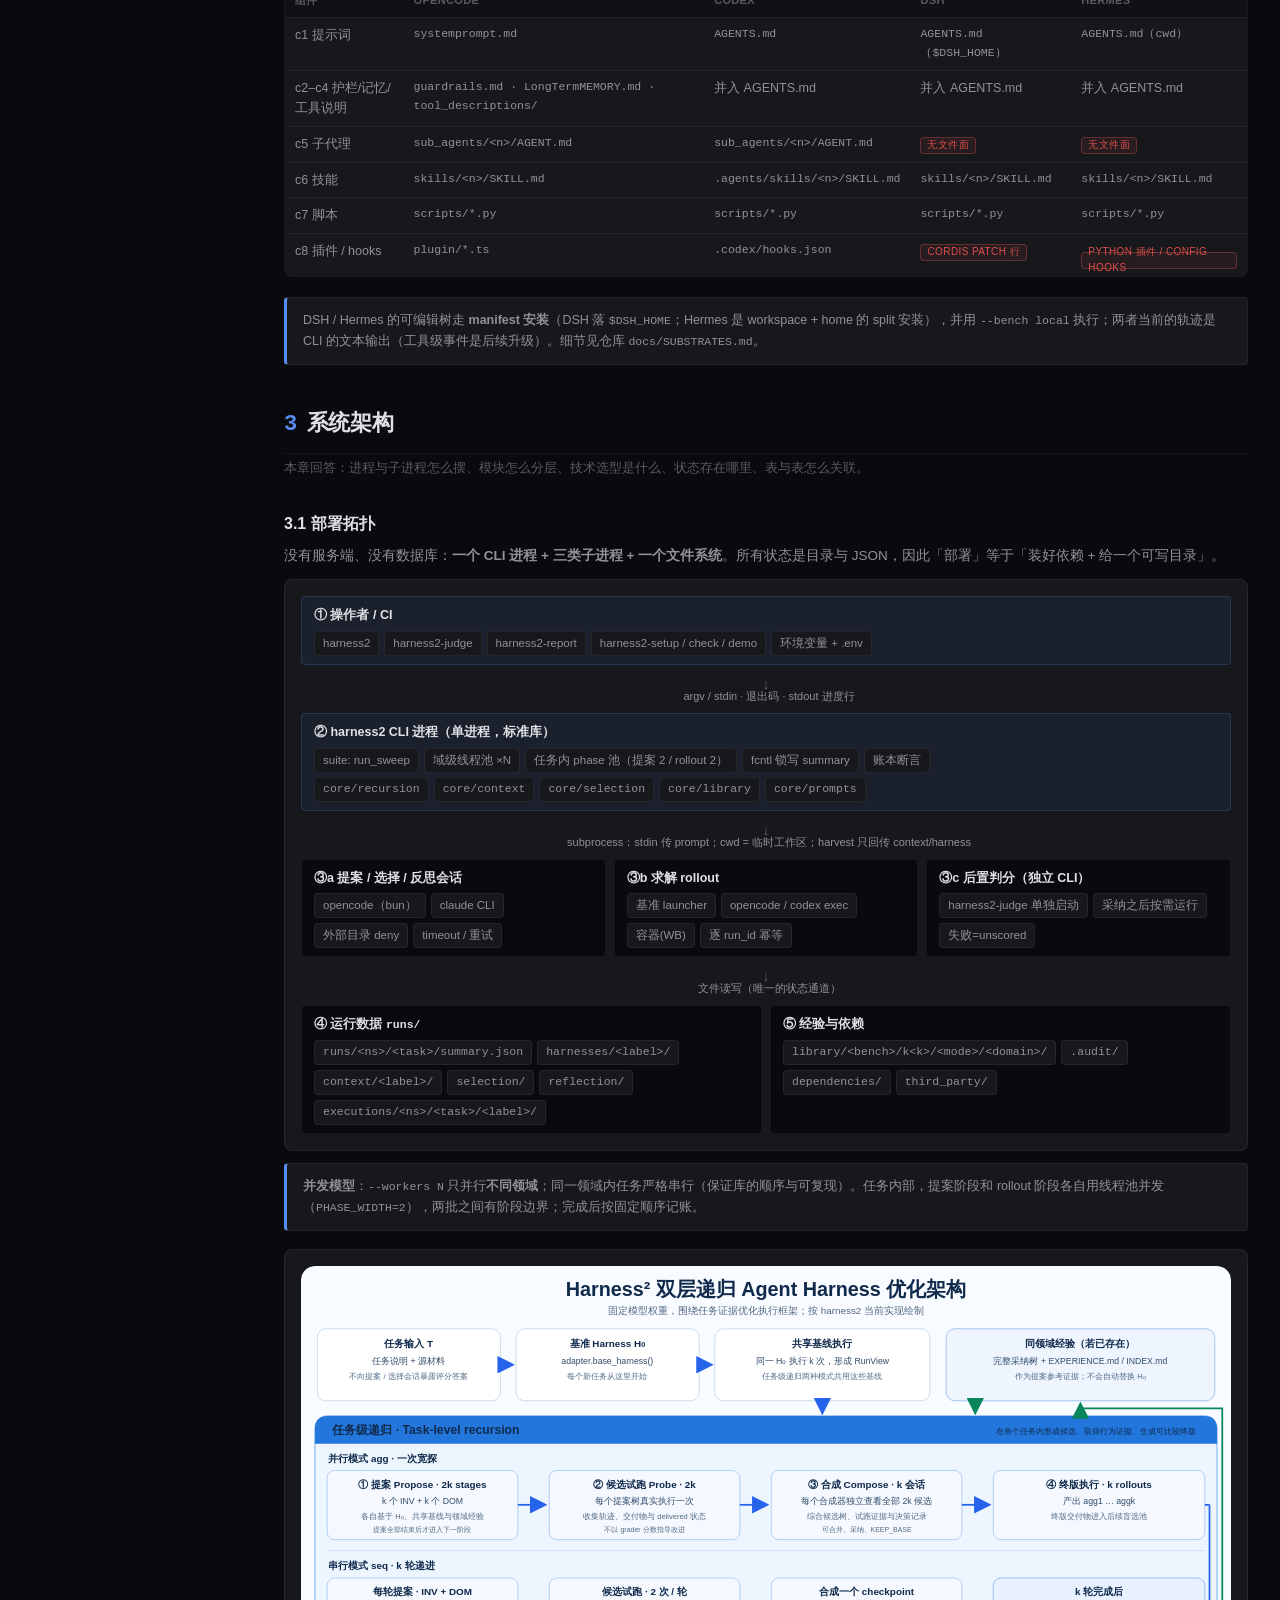
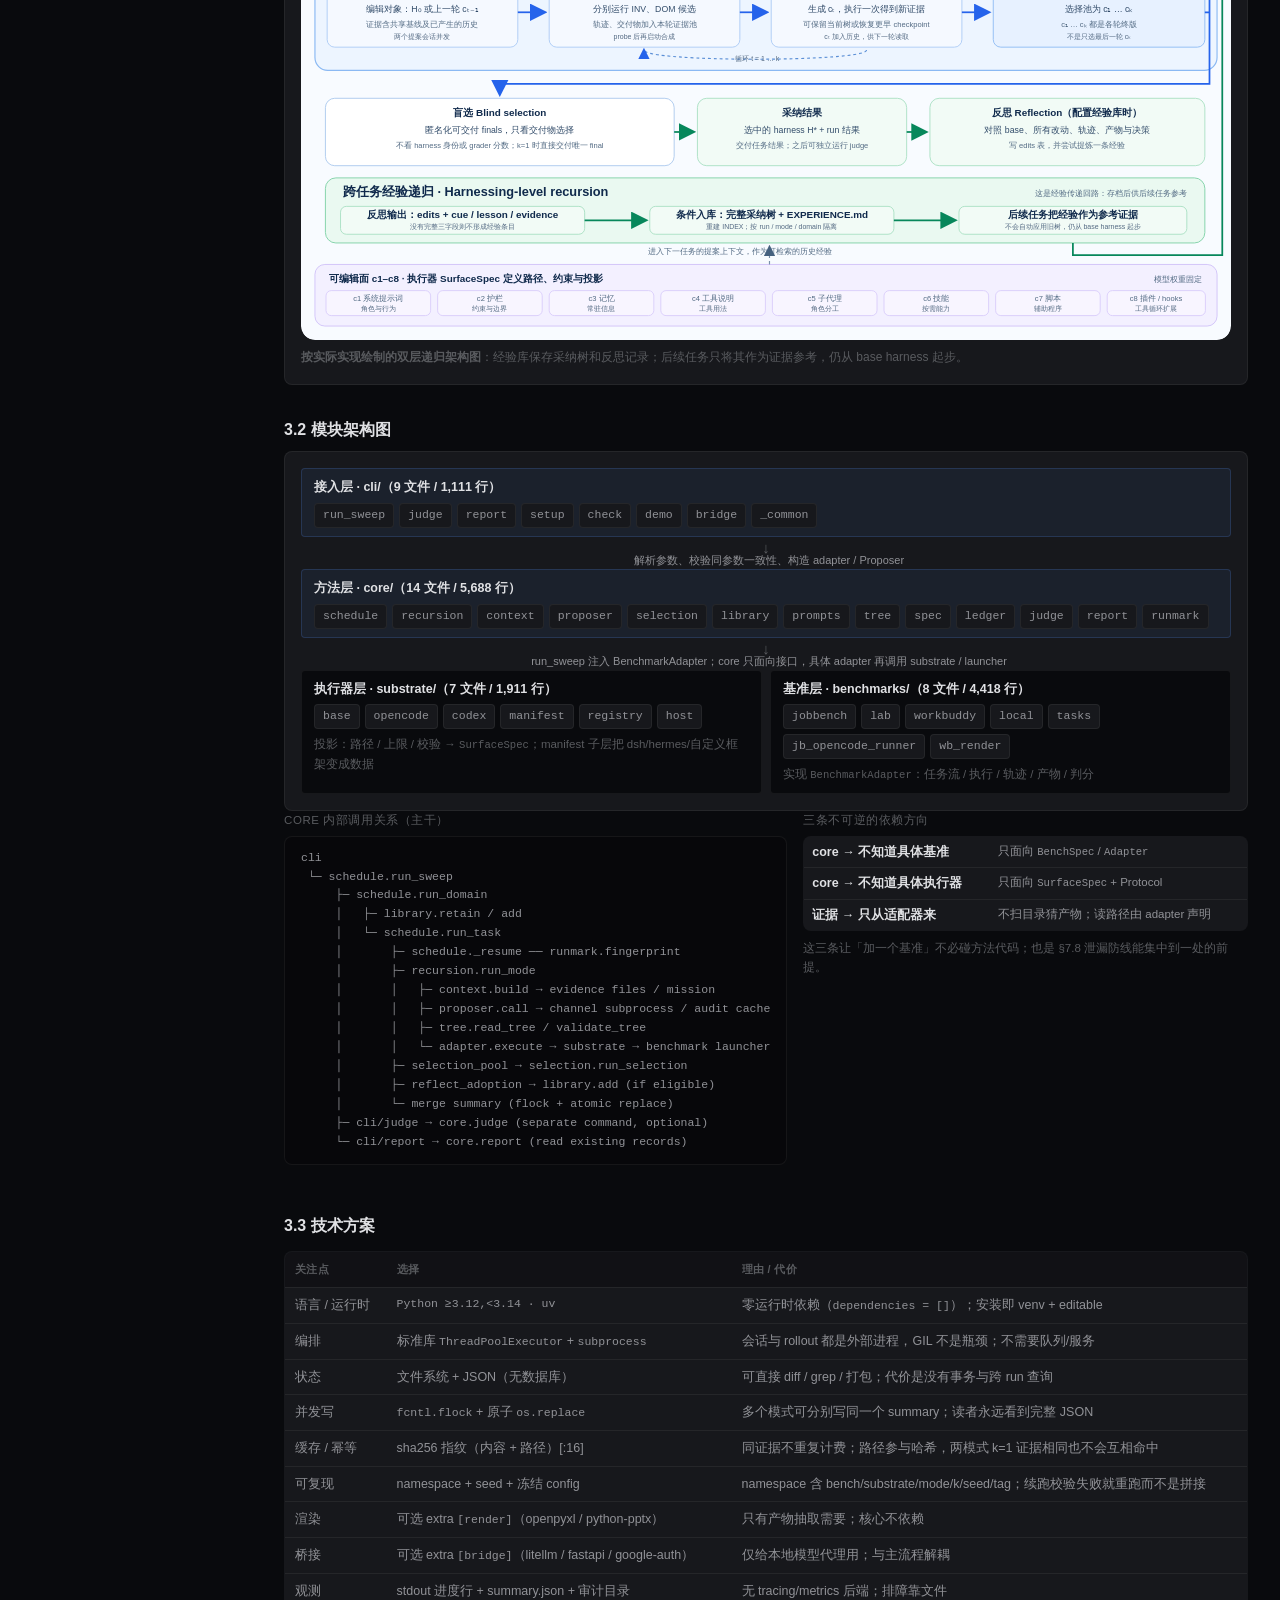
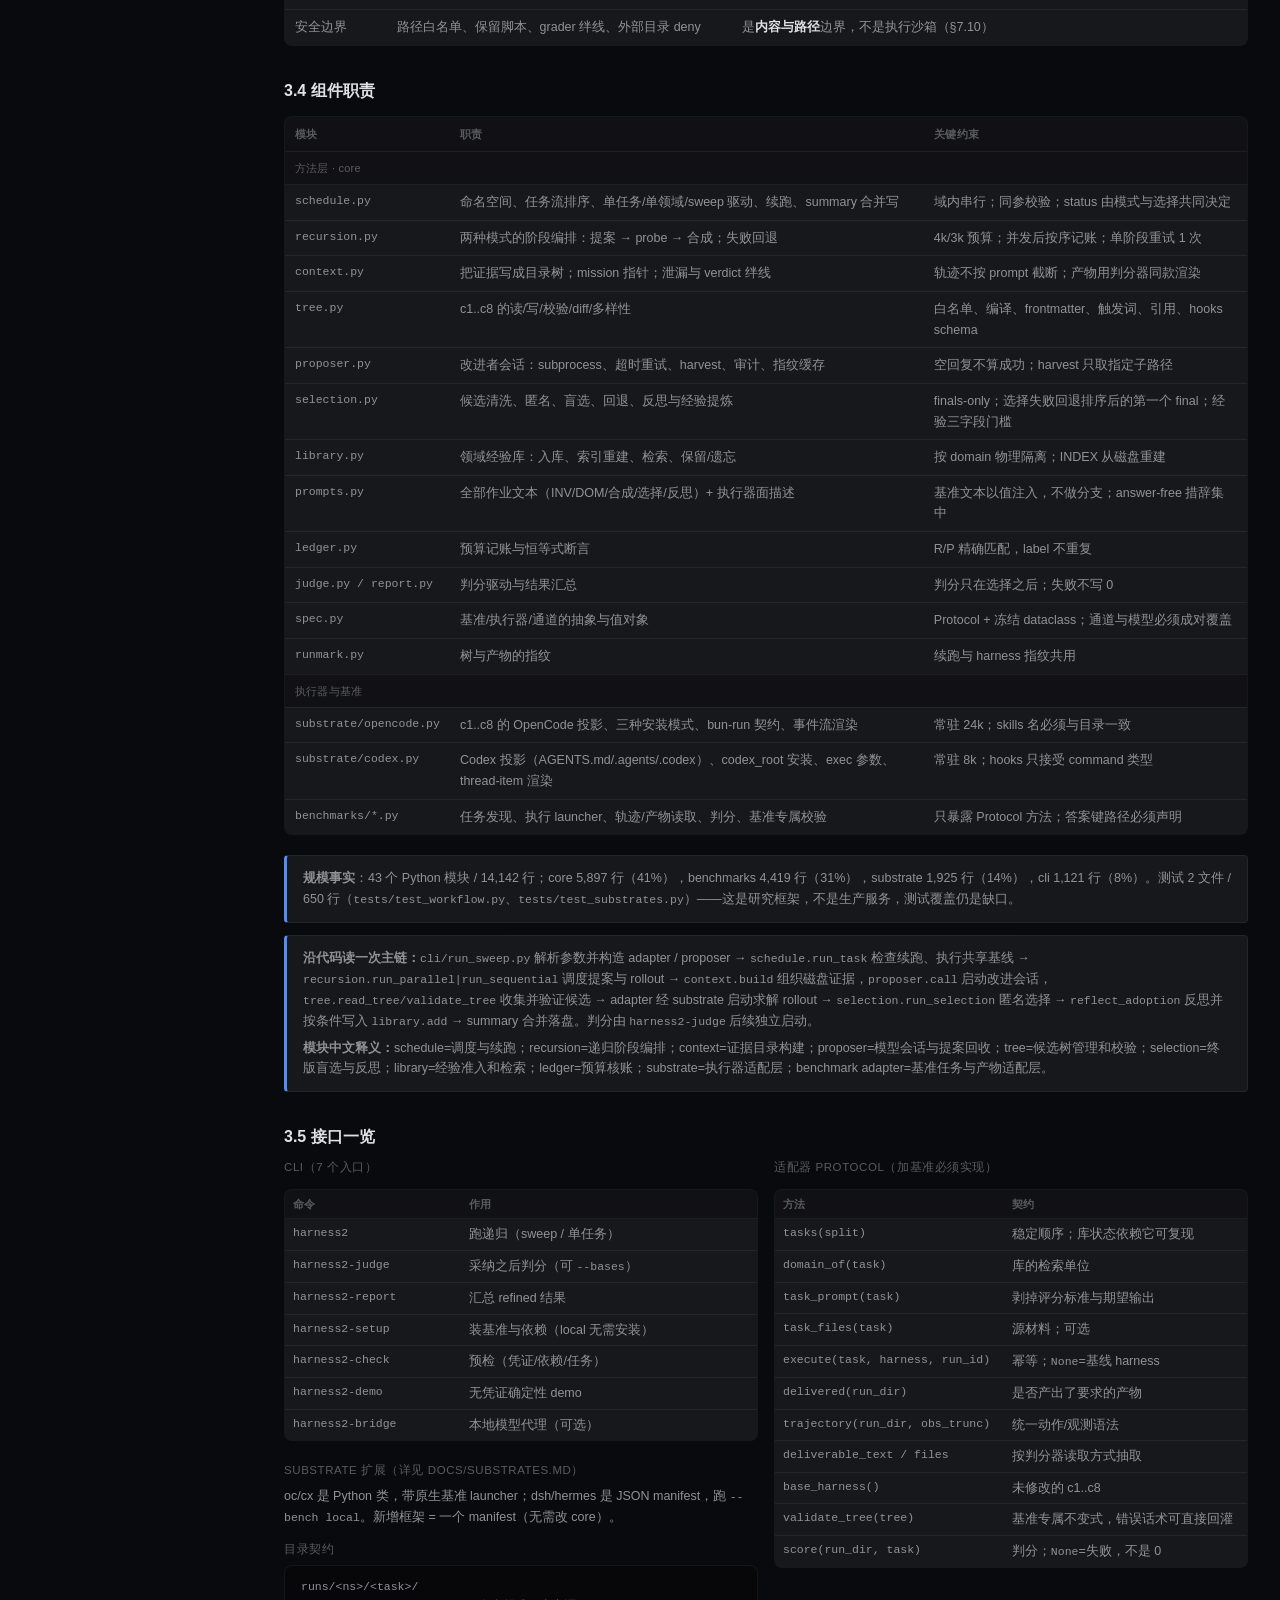
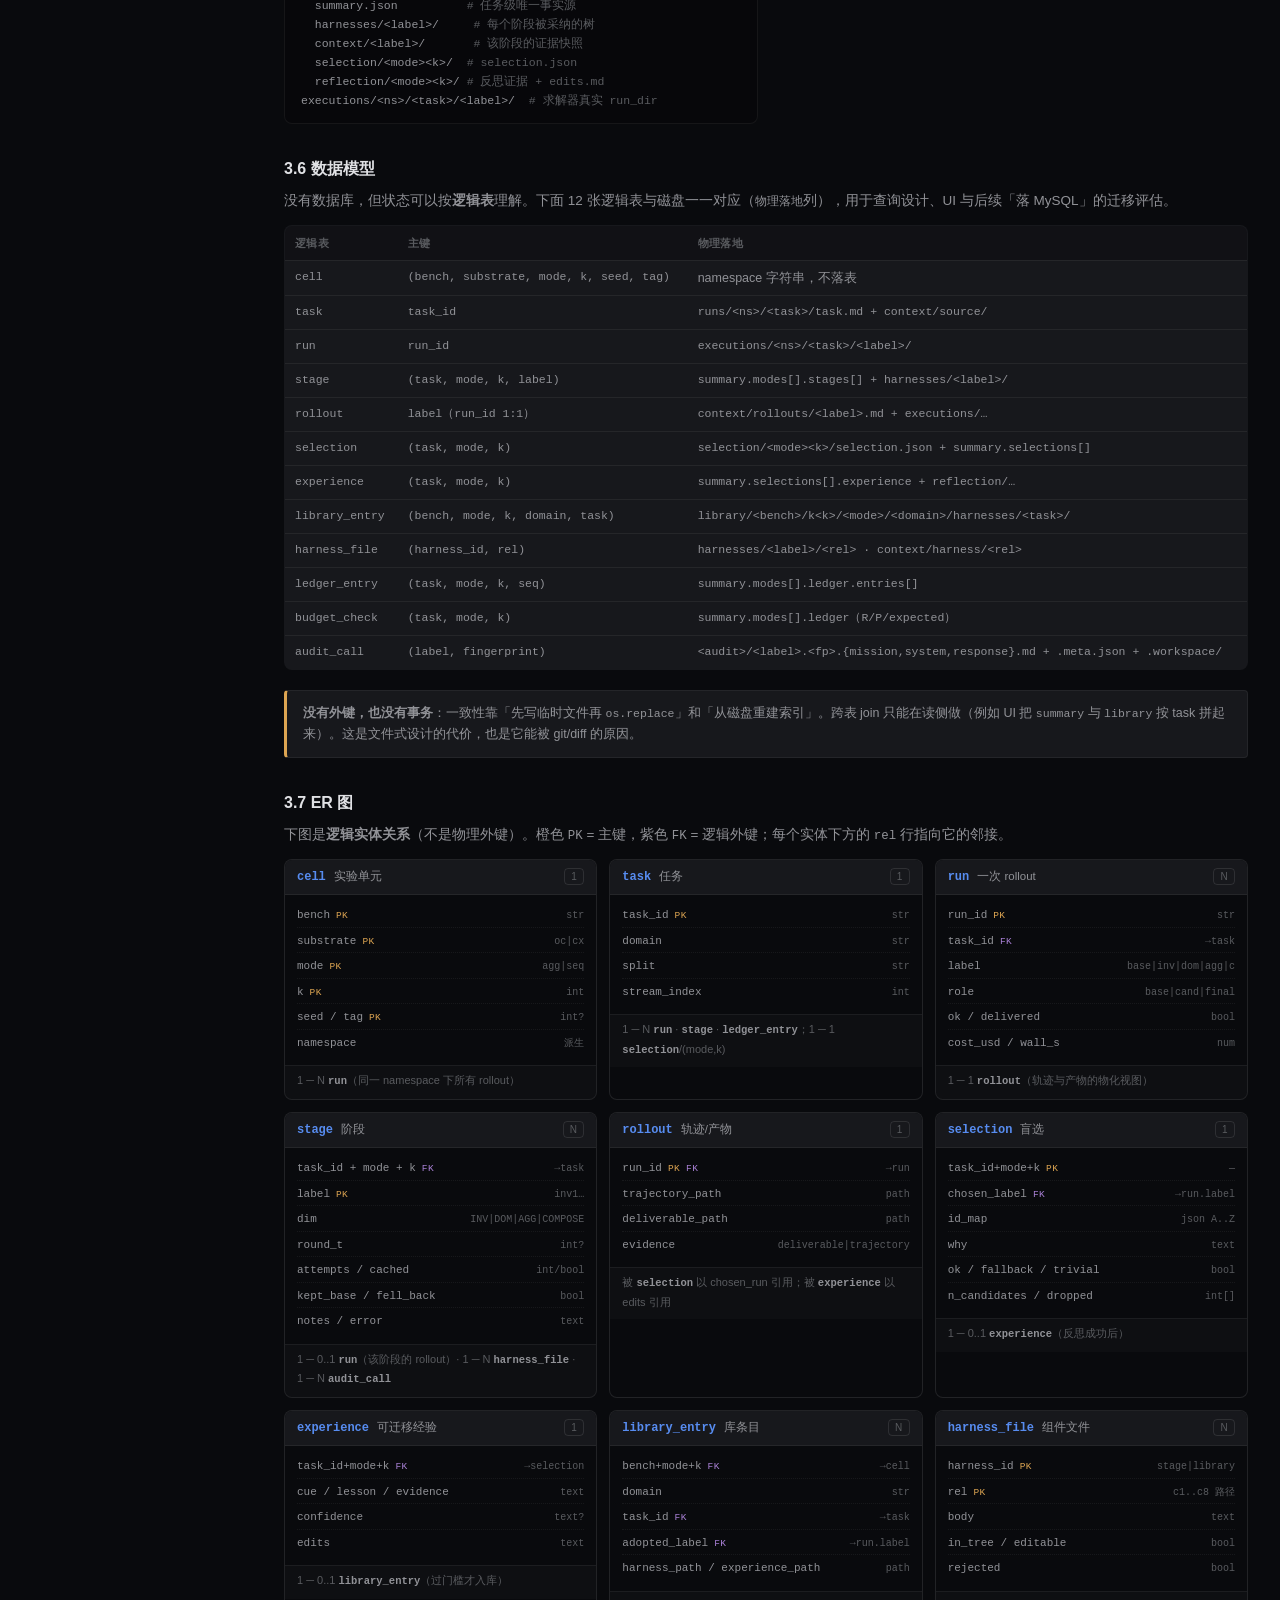
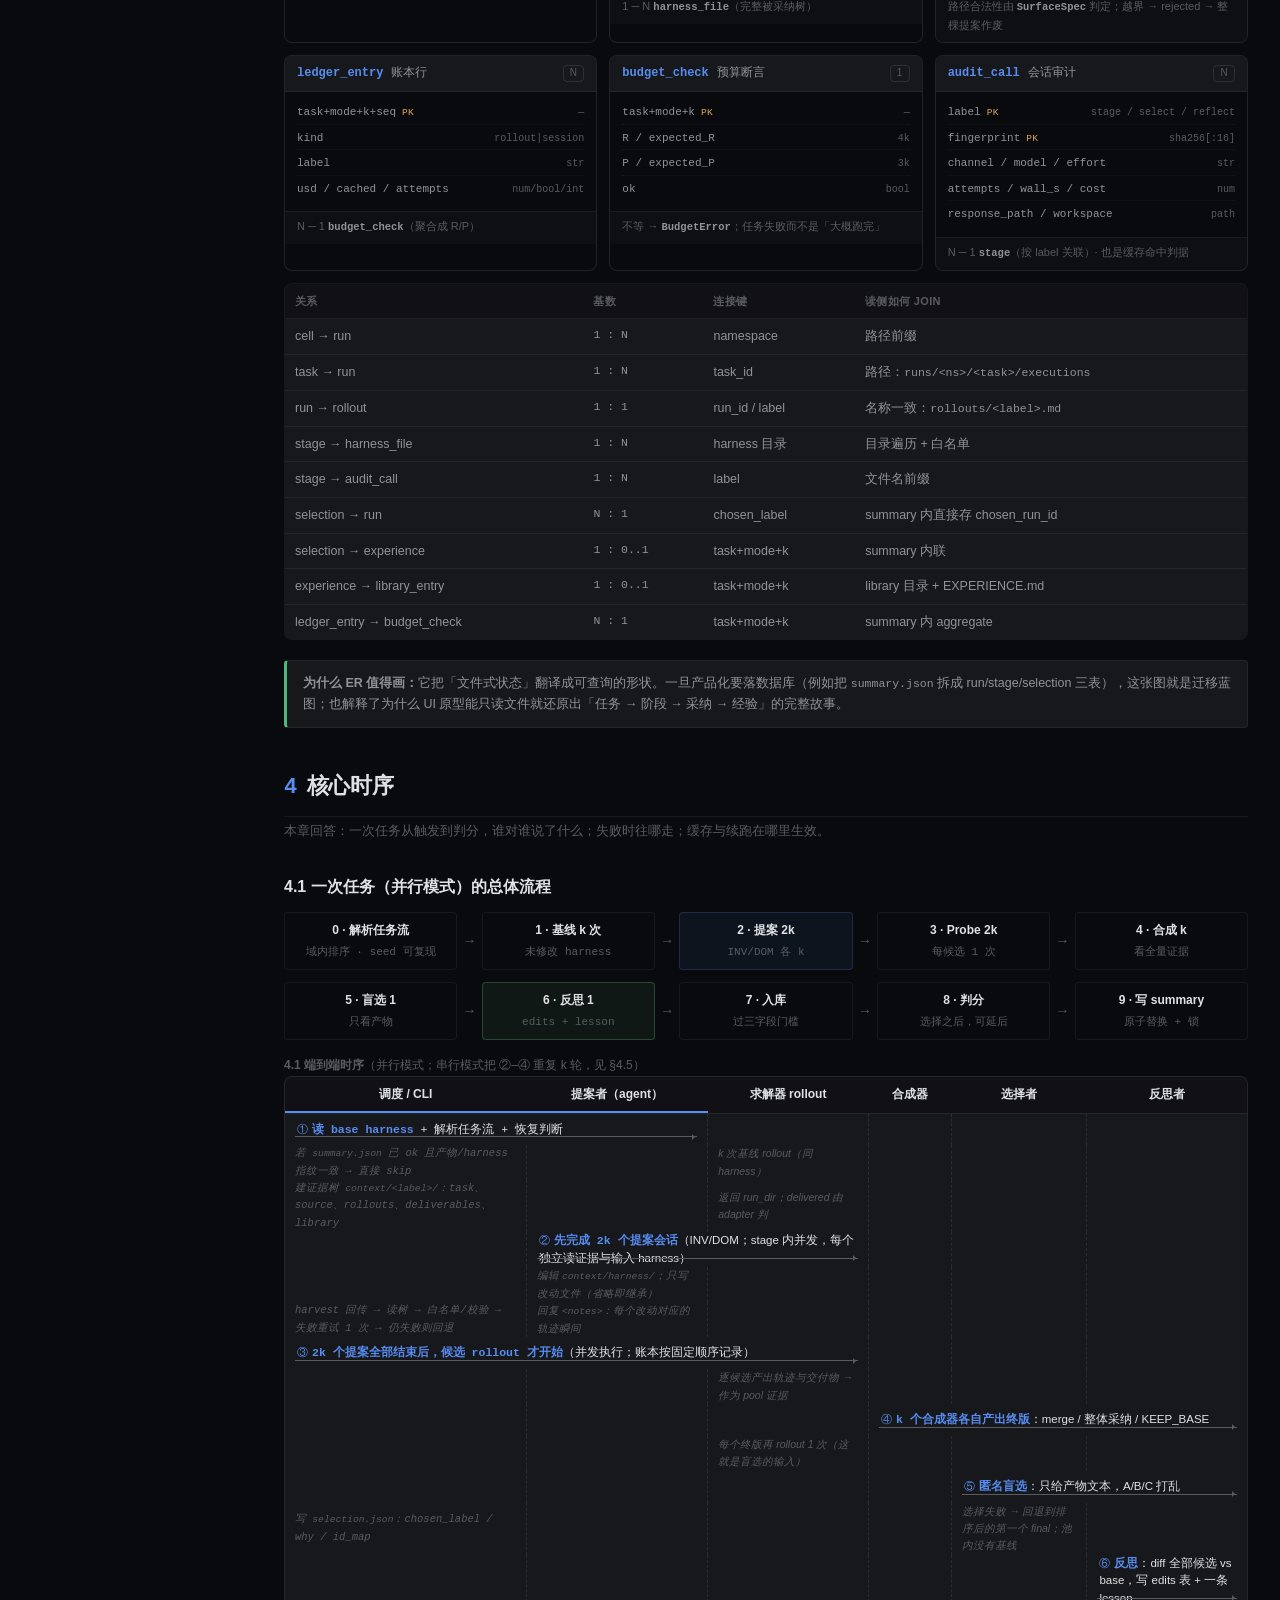
==== commit ce37e8f3: "product设计对齐" ====
--- a/docs/product-design/PRODUCT-DESIGN.html
+++ b/docs/product-design/PRODUCT-DESIGN.html
@@ -56,6 +56,7 @@
     <a href="#s3-5">3.5 接口一览</a>
     <a href="#s3-6">3.6 数据模型</a>
     <a href="#s3-7">3.7 ER 图</a>
+    <a href="technical/index.html">技术详解专题（9 篇）</a>
     <p class="grp">时序与流程</p>
     <a href="#s4">4 · 核心时序</a>
     <a href="#s4-1">4.1 一次任务（agg）</a>
@@ -249,7 +250,7 @@
     <p class="q">本章回答：八个组件是什么、两层递归如何咬合、证据如何进入模型、预算为什么是 4k/3k。</p>
 
     <h3 id="s2-1">2.1 Harness 与 c1–c8</h3>
-    <p class="lead">harness = 模型之外让它成为 agent 的那层系统。<b>Harness² 只把这一层当作优化对象</b>，并把它的可编辑部分切成 8 个组件（代码里叫 c1..c8，实际是两个 <span class="mono">SurfaceSpec</span> 的值）。</p>
+    <p class="lead"><b>Harness（智能体运行框架）</b>是模型之外让它成为 agent 的那层系统。<b>Harness² 只把这一层当作优化对象</b>，并把它的可编辑部分切成 8 个组件（代码里叫 c1..c8，实际由 <span class="mono">SurfaceSpec</span> 描述）。</p>
     <table class="tbl">
       <thead><tr><th>#</th><th>组件</th><th>OpenCode 路径</th><th>Codex 路径</th><th>何时进上下文</th></tr></thead>
       <tbody>
@@ -271,11 +272,11 @@
     <h3 id="s2-2">2.2 两级递归</h3>
     <div class="two-col">
       <div>
-        <p><b>任务级递归（内层）</b>：在<em>当前任务</em>上做对照实验。基线 k 次 → 提案 2k 个 → 每个候选 probe 1 次 → 合成 k 个终版 → 盲选 1 个。</p>
+        <p><b>任务级递归（内层）</b>：在<em>当前任务</em>上做对照实验。基线 k 次 → 先生成 2k 个候选（k 个 INV + k 个 DOM）→ 统一对候选各 probe 1 次 → k 个合成会话各自产生终版 → 对终版各跑 1 次 → 盲选 1 个。</p>
         <p class="small" style="color:var(--text-secondary)">它回答：「这个任务上，改哪里能让行为变好？」</p>
       </div>
       <div>
-        <p><b>Harnessing 级递归（外层）</b>：任务结束后，用<em>完整记录</em>（所有候选的树、轨迹、产物、决策笔记）diff 出「哪条改动起了作用」，写成一条可迁移经验，存进该领域的库。</p>
+        <p><b>Harnessing 级递归（经验层）</b>：任务结束后，用<em>完整记录</em>（所有候选的树、轨迹、产物、决策笔记）复盘改动与观察结果，尝试写出可迁移经验并存入领域库；它不是把结论当作普遍因果证明。</p>
         <p class="small" style="color:var(--text-secondary)">它回答：「下次遇到同类任务，应该先想到什么？」</p>
       </div>
     </div>
@@ -295,13 +296,15 @@
     </div>
 
     <h3 id="s2-3">2.3 Propose–Probe–Compose</h3>
+    <p class="lead"><b>中文：提案—试跑—合成。</b>每个名词对应代码中的一个阶段；提案的顺序和并发边界很重要：并行模式会等 2k 个提案阶段完成，再开始这一批候选 rollout。</p>
     <div class="chain">
-      <div class="node"><b>① Propose</b><span class="tiny muted">k 个 INV + k 个 DOM，各自独立采样</span></div>
-      <span class="arrow">→</span>
-      <div class="node"><b>② Probe</b><span class="tiny muted">每个候选在同一任务上真跑 1 次</span></div>
-      <span class="arrow">→</span>
-      <div class="node"><b>③ Compose</b><span class="tiny muted">k 个合成器看全量证据，各产出一个终版</span></div>
-    </div>
+      <div class="node"><b>① Propose（提案）</b><span class="tiny muted">k 个 INV + k 个 DOM；均基于共享基线证据</span></div>
+      <span class="arrow">→</span>
+      <div class="node"><b>② Probe（候选试跑）</b><span class="tiny muted">全部提案收集/校验后，每个候选真跑 1 次</span></div>
+      <span class="arrow">→</span>
+      <div class="node"><b>③ Compose（证据合成）</b><span class="tiny muted">k 个独立会话看全量候选与试跑证据，各产出终版</span></div>
+    </div>
+    <div class="callout"><p><b>真实调用边界：</b><span class="mono">run_parallel</span> 先建 2k 个提案 stage，再批量 rollout 2k 个候选；随后并发运行 k 个合成 stage，最后批量 rollout k 个终版。每个阶段失败会用输入树作为该 stage 的结果继续跑；这与选择失败回退是不同分支。</p></div>
     <table class="tbl">
       <thead><tr><th>维度</th><th>管什么</th><th>典型改动</th></tr></thead>
       <tbody>
@@ -374,7 +377,7 @@
         <tr><td>候选池</td><td>仅 finals</td><td>agg1..aggk 或 c1..ck；基线<b>不入池</b>，因此没有「不选」这个选项</td></tr>
         <tr><td>k=1</td><td>trivial selection</td><td>只有一个终版 → 不开选择会话（省一次调用）</td></tr>
         <tr><td>非交付物</td><td>先丢</td><td>没产物 / 渲染失败 / 空内容 → <span class="mono">dropped</span></td></tr>
-        <tr><td>选择失败</td><td>回退</td><td>finals-only 池里没有基线可退：退到排序第一个 final，并记 <span class="mono">fallback</span>（mixed 池才可能退基线）</td></tr>
+        <tr><td>选择失败</td><td>回退</td><td>finals-only 池里没有基线可退：退到排序第一个 final，并记 <span class="mono">fallback</span></td></tr>
         <tr><td>判分</td><td>之后</td><td>选择提交后才判分；判分失败 = <span class="mono">unscored</span>，不当 0</td></tr>
       </tbody>
     </table>
@@ -489,8 +492,8 @@
             <div class="row"><span class="pill">基准 launcher</span><span class="pill">opencode / codex exec</span><span class="pill">容器(WB)</span><span class="pill">逐 run_id 幂等</span></div>
           </div>
           <div class="layer">
-            <h5>③c 判分</h5>
-            <div class="row"><span class="pill">基准 judge</span><span class="pill">仅在采纳之后</span><span class="pill">失败=unscored</span></div>
+            <h5>③c 后置判分（独立 CLI）</h5>
+            <div class="row"><span class="pill">harness2-judge 单独启动</span><span class="pill">采纳之后按需运行</span><span class="pill">失败=unscored</span></div>
           </div>
         </div>
         <div class="arrow-v">↓ <small>文件读写（唯一的状态通道）</small></div>
@@ -507,8 +510,13 @@
       </div>
     </div>
     <div class="callout">
-      <p><b>并发模型</b>：<span class="mono">--workers N</span> 只并行<strong>不同领域</strong>；同一领域内任务严格串行（保证库的顺序与可复现）。任务内部，2k 个候选的提案与 rollout 用线程池并发（<span class="mono">PHASE_WIDTH=2</span>），完成后再按固定顺序记账——并发不改变账本序列。</p>
-    </div>
+      <p><b>并发模型</b>：<span class="mono">--workers N</span> 只并行<strong>不同领域</strong>；同一领域内任务严格串行（保证库的顺序与可复现）。任务内部，提案阶段和 rollout 阶段各自用线程池并发（<span class="mono">PHASE_WIDTH=2</span>），两批之间有阶段边界；完成后按固定顺序记账。</p>
+    </div>
+
+    <figure class="diagram" style="margin-top:18px">
+      <img src="architecture.svg" alt="Harness² 双层递归架构：并行和串行任务级递归、终版盲选、反思经验库及后续任务读取经验作为参考" style="display:block;width:100%;height:auto;border-radius:14px">
+      <figcaption><b>按实际实现绘制的双层递归架构图</b>：经验库保存采纳树和反思记录；后续任务只将其作为证据参考，仍从 base harness 起步。</figcaption>
+    </figure>
 
     <h3 id="s3-2">3.2 模块架构图</h3>
     <div class="diagram">
@@ -519,7 +527,7 @@
       <div class="layer brand"><h5>方法层 · core/（14 文件 / 5,688 行）</h5>
         <div class="row"><span class="pill mono">schedule</span><span class="pill mono">recursion</span><span class="pill mono">context</span><span class="pill mono">proposer</span><span class="pill mono">selection</span><span class="pill mono">library</span><span class="pill mono">prompts</span><span class="pill mono">tree</span><span class="pill mono">spec</span><span class="pill mono">ledger</span><span class="pill mono">judge</span><span class="pill mono">report</span><span class="pill mono">runmark</span></div>
       </div>
-      <div class="arrow-v">↓ <small>只依赖 Protocol（Adapter / Substrate），不 import 任何 benchmark</small></div>
+      <div class="arrow-v">↓ <small>run_sweep 注入 BenchmarkAdapter；core 只面向接口，具体 adapter 再调用 substrate / launcher</small></div>
       <div class="grid g2" style="gap:var(--s2)">
         <div class="layer"><h5>执行器层 · substrate/（7 文件 / 1,911 行）</h5>
           <div class="row"><span class="pill mono">base</span><span class="pill mono">opencode</span><span class="pill mono">codex</span><span class="pill mono">manifest</span><span class="pill mono">registry</span><span class="pill mono">host</span></div>
@@ -542,12 +550,15 @@
      │   └─ schedule.run_task
      │       ├─ schedule._resume ── runmark.fingerprint
      │       ├─ recursion.run_mode
-     │       │   ├─ context.build ── tree.* / spec.RunView
-     │       │   ├─ proposer.call ── audit + cache
-     │       │   └─ selection_pool
-     │       ├─ selection.run_selection ── context.build
-     │       └─ selection.reflect_adoption ── library.add
-     └─ core.judge (仅按需)</div>
+     │       │   ├─ context.build → evidence files / mission
+     │       │   ├─ proposer.call → channel subprocess / audit cache
+     │       │   ├─ tree.read_tree / validate_tree
+     │       │   └─ adapter.execute → substrate → benchmark launcher
+     │       ├─ selection_pool → selection.run_selection
+     │       ├─ reflect_adoption → library.add (if eligible)
+     │       └─ merge summary (flock + atomic replace)
+     ├─ cli/judge → core.judge (separate command, optional)
+     └─ cli/report → core.report (read existing records)</div>
       </div>
       <div>
         <p class="tiny dim" style="margin:0 0 6px;text-transform:uppercase;letter-spacing:.05em">三条不可逆的依赖方向</p>
@@ -589,7 +600,7 @@
         <tr><td class="mono">context.py</td><td>把证据写成目录树；mission 指针；泄漏与 verdict 绊线</td><td>轨迹不按 prompt 截断；产物用判分器同款渲染</td></tr>
         <tr><td class="mono">tree.py</td><td>c1..c8 的读/写/校验/diff/多样性</td><td>白名单、编译、frontmatter、触发词、引用、hooks schema</td></tr>
         <tr><td class="mono">proposer.py</td><td>改进者会话：subprocess、超时重试、harvest、审计、指纹缓存</td><td>空回复不算成功；harvest 只取指定子路径</td></tr>
-        <tr><td class="mono">selection.py</td><td>候选清洗、匿名、盲选、回退、反思与经验提炼</td><td>finals-only；失败回退基线；经验三字段门槛</td></tr>
+        <tr><td class="mono">selection.py</td><td>候选清洗、匿名、盲选、回退、反思与经验提炼</td><td>finals-only；选择失败回退排序后的第一个 final；经验三字段门槛</td></tr>
         <tr><td class="mono">library.py</td><td>领域经验库：入库、索引重建、检索、保留/遗忘</td><td>按 domain 物理隔离；INDEX 从磁盘重建</td></tr>
         <tr><td class="mono">prompts.py</td><td>全部作业文本（INV/DOM/合成/选择/反思）+ 执行器面描述</td><td>基准文本以值注入，不做分支；answer-free 措辞集中</td></tr>
         <tr><td class="mono">ledger.py</td><td>预算记账与恒等式断言</td><td>R/P 精确匹配，label 不重复</td></tr>
@@ -604,6 +615,10 @@
     </table>
     <div class="callout">
       <p><b>规模事实</b>：43 个 Python 模块 / 14,142 行；core 5,897 行（41%），benchmarks 4,419 行（31%），substrate 1,925 行（14%），cli 1,121 行（8%）。测试 2 文件 / 650 行（<span class="mono">tests/test_workflow.py</span>、<span class="mono">tests/test_substrates.py</span>）——这是研究框架，不是生产服务，测试覆盖仍是缺口。</p>
+    </div>
+    <div class="callout">
+      <p><b>沿代码读一次主链：</b><span class="mono">cli/run_sweep.py</span> 解析参数并构造 adapter / proposer → <span class="mono">schedule.run_task</span> 检查续跑、执行共享基线 → <span class="mono">recursion.run_parallel|run_sequential</span> 调度提案与 rollout → <span class="mono">context.build</span> 组织磁盘证据，<span class="mono">proposer.call</span> 启动改进会话，<span class="mono">tree.read_tree/validate_tree</span> 收集并验证候选 → adapter 经 substrate 启动求解 rollout → <span class="mono">selection.run_selection</span> 匿名选择 → <span class="mono">reflect_adoption</span> 反思并按条件写入 <span class="mono">library.add</span> → summary 合并落盘。判分由 <span class="mono">harness2-judge</span> 后续独立启动。</p>
+      <p style="margin-top:6px"><b>模块中文释义：</b>schedule=调度与续跑；recursion=递归阶段编排；context=证据目录构建；proposer=模型会话与提案回收；tree=候选树管理和校验；selection=终版盲选与反思；library=经验准入和检索；ledger=预算核账；substrate=执行器适配层；benchmark adapter=基准任务与产物适配层。</p>
     </div>
 
     <h3 id="s3-5">3.5 接口一览</h3>
@@ -883,17 +898,18 @@
           <tr><td class="msg" colspan="2"><span class="label"><span class="n">①</span><b>读 base harness</b> + 解析任务流 + 恢复判断</span><span class="arrow"></span></td><td></td><td></td><td></td><td></td></tr>
           <tr><td class="note">若 <span class="mono">summary.json</span> 已 ok 且产物/harness 指纹一致 → 直接 skip</td><td></td><td class="note">k 次基线 rollout（同 harness）</td><td></td><td></td><td></td></tr>
           <tr><td class="note">建证据树 <span class="mono">context/&lt;label&gt;/</span>：task、source、rollouts、deliverables、library</td><td></td><td class="note">返回 run_dir；delivered 由 adapter 判</td><td></td><td></td><td></td></tr>
-          <tr><td></td><td class="msg" colspan="2"><span class="label"><span class="n">②</span><b>2k 个提案并发</b>（每个是独立会话，只能看到证据与自己那份 harness）</span><span class="arrow"></span></td><td></td><td></td><td></td></tr>
+          <tr><td></td><td class="msg" colspan="2"><span class="label"><span class="n">②</span><b>先完成 2k 个提案会话</b>（INV/DOM；stage 内并发，每个独立读证据与输入 harness）</span><span class="arrow"></span></td><td></td><td></td><td></td></tr>
           <tr><td></td><td class="note">编辑 <span class="mono">context/harness/</span>；只写改动文件（省略即继承）</td><td></td><td></td><td></td><td></td></tr>
           <tr><td class="note">harvest 回传 → 读树 → 白名单/校验 → 失败重试 1 次 → 仍失败则回退</td><td class="note">回复 <span class="mono">&lt;notes&gt;</span>：每个改动对应的轨迹瞬间</td><td></td><td></td><td></td><td></td></tr>
-          <tr><td></td><td></td><td class="msg" colspan="2"><span class="label"><span class="n">③</span><b>每个候选 rollout 1 次</b>（并发，账本按固定顺序记）</span><span class="arrow"></span></td><td></td><td></td></tr>
-          <tr><td></td><td></td><td class="note">产出新轨迹与产物 → 作为 pool 证据</td><td></td><td></td><td></td></tr>
+          <tr><td class="msg" colspan="3"><span class="label"><span class="n">③</span><b>2k 个提案全部结束后，候选 rollout 才开始</b>（并发执行；账本按固定顺序记录）</span><span class="arrow"></span></td><td></td><td></td><td></td></tr>
+          <tr><td></td><td></td><td class="note">逐候选产出轨迹与交付物 → 作为 pool 证据</td><td></td><td></td><td></td></tr>
           <tr><td></td><td></td><td></td><td class="msg" colspan="3"><span class="label"><span class="n">④</span><b>k 个合成器各自产出终版</b>：merge / 整体采纳 / KEEP_BASE</span><span class="arrow"></span></td></tr>
           <tr><td></td><td></td><td class="note">每个终版再 rollout 1 次（这就是盲选的输入）</td><td></td><td></td><td></td></tr>
           <tr><td></td><td></td><td></td><td></td><td class="msg" colspan="2"><span class="label"><span class="n">⑤</span><b>匿名盲选</b>：只给产物文本，A/B/C 打乱</span><span class="arrow"></span></td></tr>
-          <tr><td class="note">写 <span class="mono">selection.json</span>：chosen_label / why / id_map</td><td></td><td></td><td></td><td class="note">选择失败 → 回退到已交付基线</td><td></td></tr>
+          <tr><td class="note">写 <span class="mono">selection.json</span>：chosen_label / why / id_map</td><td></td><td></td><td></td><td class="note">选择失败 → 回退到排序后的第一个 final；池内没有基线</td><td></td></tr>
           <tr><td></td><td></td><td></td><td></td><td></td><td class="msg"><span class="label"><span class="n">⑥</span><b>反思</b>：diff 全部候选 vs base，写 edits 表 + 一条 lesson</span><span class="arrow rtl"></span></td></tr>
           <tr><td class="note">过门槛才 <span class="mono">library.add</span>；重建 INDEX.md</td><td></td><td></td><td></td><td></td><td class="note">无对比 → NO_ENTRY</td></tr>
+          <tr><td class="msg"><span class="label"><span class="n">⑦</span><b>按 mode 合并 summary 并原子写盘</b></span><span class="arrow"></span></td><td></td><td></td><td></td><td></td><td></td></tr>
           <tr><td class="note"><b>异常分支</b>：任一阶段异常 → 记 <span class="mono">fell_back</span>，任务继续；全部失败 → status=base-failed</td><td class="note">ProposerError → 阶段失败</td><td class="note">rollout 死亡 → RunView(ok=false)，不中断</td><td class="note">无有效候选 → 选择错误</td><td class="note">选择失败 → fallback</td><td class="note">反思失败 → 不阻拦采纳</td></tr>
         </tbody>
       </table></div>
@@ -1169,6 +1185,16 @@
       <p><b>原型与实现的差距</b>：原型假设了「run 列表 / 库浏览 / 报告」这些查询能力；当前实现只有 CLI + 文件。它读的是 <span class="mono">summary.json</span> 与 <span class="mono">library/</span>，所以差距在<b>查询层</b>，不在数据模型——§3.7 的 ER 就是可查询化的依据。</p>
       <p style="margin-top:6px">iframe 内是<b>独立页面</b>，可上下滚动；也可以点「新窗口打开」全屏阅读。原型页顶部的「回文档」会跳回本章锚点。</p>
     </div>
+    <div class="callout ok">
+      <p><b>单页交互实现</b>：这 7 页的信息架构已经合并成一个可直接打开的前端实现
+        <a href="prototype/app.html" target="_blank"><span class="mono">prototype/app.html</span></a>——
+        hash 路由、真实筛选与导出、候选 diff 抽屉、四态（loading / 空 / 错误 / 正常）切换、
+        键盘快捷键与 AA 对比度。数据仍是本条演示宇宙，不与 <span class="mono">runs/</span> 读取相连；
+        它验证的是「真实交互下」的手感，不是新的实测结论。要看盘上真实数据，用
+        <span class="mono">harness2-console --runs runs</span> 起一个只读服务（或
+        <span class="mono">--export</span> 烤一份快照）：同一套界面会把「演示数据」标记换成
+        「真实数据」，缺失的判分/diff 显示为缺失而不是补数字。</p>
+    </div>
 
     <h3 id="p1">6.1 总览 · run 身份与领域矩阵</h3>
     <p class="proto-note"><span class="chip warn">演示数据</span>回答「这次 run 覆盖了哪些领域、哪些任务已采纳、今天出过什么异常」。所有数字为演示值；唯一真实口径是 run 目录下的 <span class="mono">summary.json</span>。带 <span class="mono">*</span> 的 Δ 取自 README 报告口径（绝对分未给，故不显示 base→refined）。</p>
@@ -1387,12 +1413,12 @@
       <thead><tr><th>术语</th><th>定义</th><th>容易混淆的点</th></tr></thead>
       <tbody>
         <tr><td><b>harness</b></td><td>模型之外让它成为 agent 的系统：提示词、工具、记忆、技能、编排</td><td>不是模型本身，也不是权重</td></tr>
-        <tr><td><b>RSI</b></td><td>Recursive Self-Improvement，递归自我改进</td><td>这里指 harness 层，不是权重层</td></tr>
+        <tr><td><b>RSI</b></td><td>Recursive Self-Improvement，递归自我改进；本项目通过迭代修改模型外围的 harness 实现</td><td>这里指 harness 层，不更新模型权重</td></tr>
         <tr><td><b>任务级递归</b></td><td>在当前任务上做 Propose–Probe–Compose</td><td>不跨任务继承树</td></tr>
         <tr><td><b>harnessing 级递归</b></td><td>任务后反思，把可迁移经验写进领域库</td><td>传的是经验，不是 harness</td></tr>
         <tr><td><b>c1–c8</b></td><td>八个可编辑组件</td><td>路径随执行器不同；缺的组件（如 DSH/Hermes 的子代理）不可编辑</td></tr>
         <tr><td><b>INV / DOM</b></td><td>不变式维度 / 领域维度</td><td>不是「简单/困难」</td></tr>
-        <tr><td><b>stage</b></td><td>一次提案+校验+采纳（标签 inv1/dom1/agg1/c1…）</td><td>不是一次 rollout</td></tr>
+        <tr><td><b>stage（阶段）</b></td><td>一次编辑会话及其结果收集、校验和记录（标签 inv1/dom1/agg1/c1…）；失败时可回退到输入树</td><td>stage 与 rollout 分开计数；最终采纳发生在 selection</td></tr>
         <tr><td><b>label</b></td><td>阶段或 rollout 的名字；同时是 run_id 的后缀</td><td>同一 label 在不同任务下不冲突</td></tr>
         <tr><td><b>rollout</b></td><td>一次真实执行（求解器跑任务）</td><td>与「编辑会话」是两类计费单位</td></tr>
         <tr><td><b>final</b></td><td>被合成的终版（agg1..k / c1..k）</td><td>只有 final 进选择池</td></tr>
@@ -1402,8 +1428,8 @@
         <tr><td><b>绊线</b></td><td>发现泄漏就抛错的检查（grader markers / leak_globs）</td><td>不是告警，是硬失败</td></tr>
         <tr><td><b>指纹</b></td><td>sha256（调用内容 + 证据路径与字节）[:16]</td><td>路径参与，所以两模式不互相命中</td></tr>
         <tr><td><b>namespace</b></td><td><span class="mono">&lt;bench&gt;-&lt;substrate&gt;-&lt;mode&gt;&lt;k&gt;[-s&lt;seed&gt;][-&lt;tag&gt;]</span></td><td>决定 run 目录与缓存身份</td></tr>
-        <tr><td><b>substrate</b></td><td>执行器（oc / cx）</td><td>与 proposer 通道独立</td></tr>
-        <tr><td><b>install mode</b></td><td>树投递进执行器的方式（4 种）</td><td>换一种就换基线</td></tr>
+        <tr><td><b>substrate（执行器适配层）</b></td><td>把 harness 树安装到 agent 框架、组装启动参数、运行并渲染轨迹</td><td>与 proposer 的模型调用通道独立</td></tr>
+        <tr><td><b>install mode（安装模式）</b></td><td>把 harness 文件投影到执行器工作区或配置目录的方式</td><td>具体模式由 substrate 与基准配置决定</td></tr>
         <tr><td><b>留出集</b></td><td>不参与改进、只用于评估的任务切分</td><td>当前只在评测时使用</td></tr>
       </tbody>
     </table>
